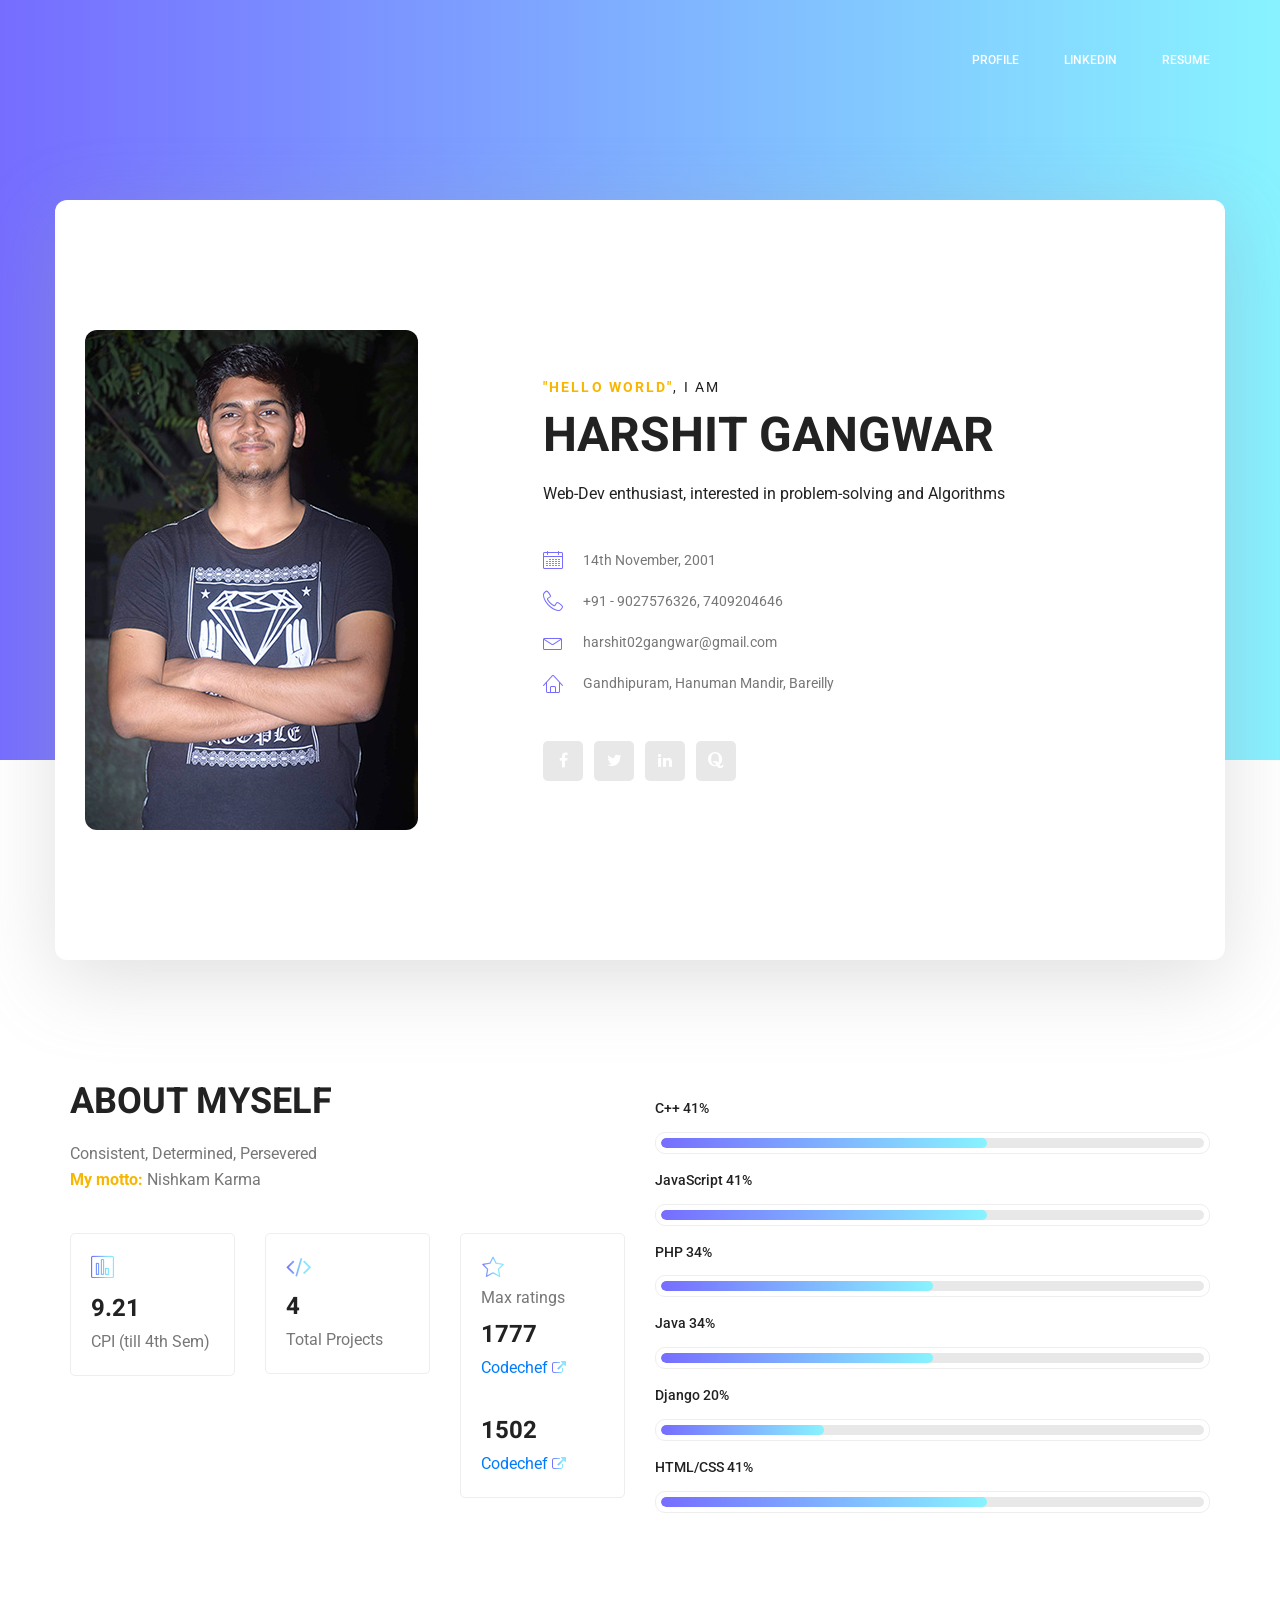
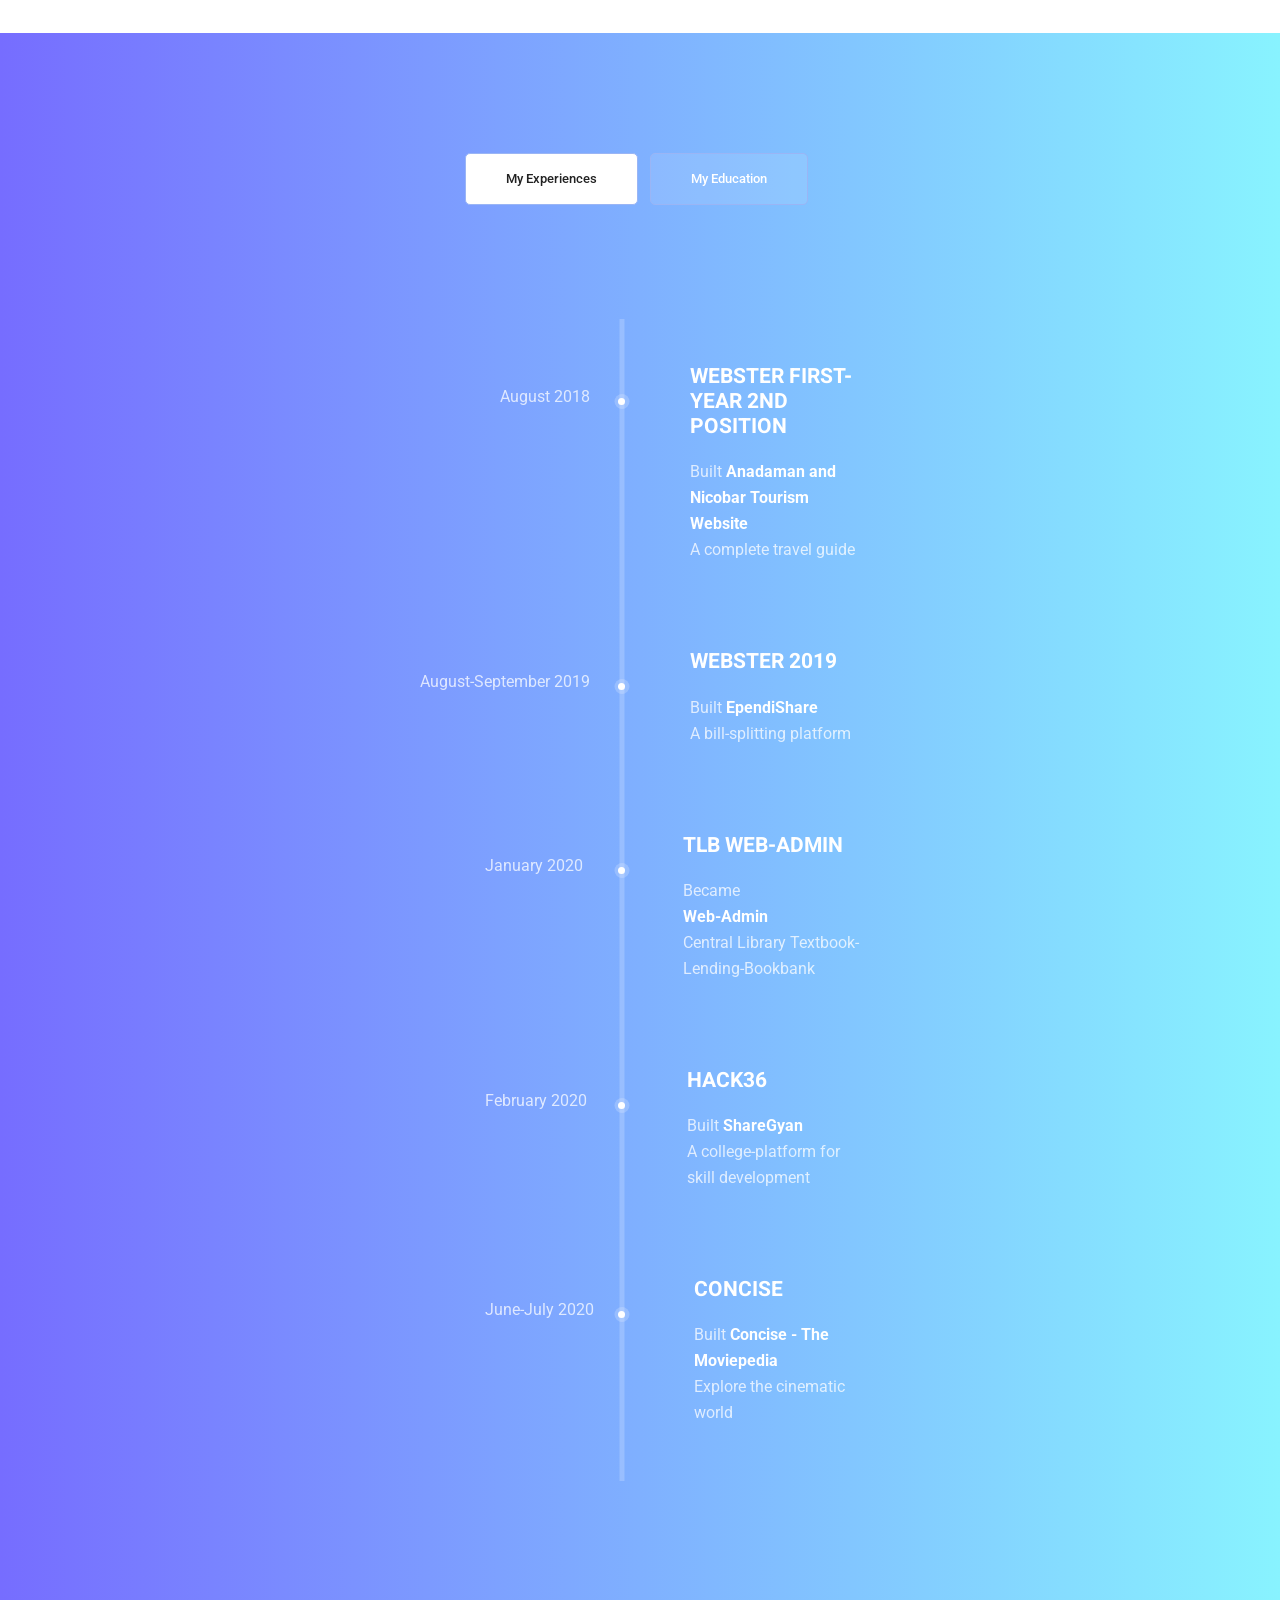
==== index.html @ 6212ac2f "Updated CPI" ====
<!doctype html>
<html lang="en">

<head>
	<!-- Required meta tags -->
	<meta charset="utf-8">
	<meta name="viewport" content="width=device-width, initial-scale=1, shrink-to-fit=no">
	<link rel="icon" href="img/icon.png" type="image/png">
	<title>Harshit Gangwar</title>
	<!-- Bootstrap CSS -->
	<link rel="stylesheet" href="https://stackpath.bootstrapcdn.com/font-awesome/4.7.0/css/font-awesome.min.css" integrity="sha384-wvfXpqpZZVQGK6TAh5PVlGOfQNHSoD2xbE+QkPxCAFlNEevoEH3Sl0sibVcOQVnN" crossorigin="anonymous">
	<link rel="stylesheet" href="css/bootstrap.css">
	<link rel="stylesheet" href="vendors/linericon/style.css">
	<link rel="stylesheet" href="css/font-awesome.min.css">
	<link rel="stylesheet" href="vendors/owl-carousel/owl.carousel.min.css">
	<link rel="stylesheet" href="vendors/lightbox/simpleLightbox.css">
	<link rel="stylesheet" href="vendors/nice-select/css/nice-select.css">
	<link rel="stylesheet" href="vendors/animate-css/animate.css">
	<link rel="stylesheet" href="vendors/popup/magnific-popup.css">
	<link rel="stylesheet" href="vendors/flaticon/flaticon.css">
	<!-- main css -->
	<link rel="stylesheet" href="css/style.css">
	<link rel="stylesheet" href="css/responsive.css">
</head>

<body>

	<!--================Header Menu Area =================-->
	<header class="header_area">
		<div class="main_menu">
			<nav class="navbar navbar-expand-lg navbar-light">
				<div class="container box_1620">
					<button class="navbar-toggler" type="button" data-toggle="collapse"
						data-target="#navbarSupportedContent" aria-controls="navbarSupportedContent"
						aria-expanded="false" aria-label="Toggle navigation">
						<span class="icon-bar"></span>
						<span class="icon-bar"></span>
						<span class="icon-bar"></span>
					</button>
					<!-- Collect the nav links, forms, and other content for toggling -->
					<div class="collapse navbar-collapse offset" id="navbarSupportedContent">
						<ul class="nav navbar-nav menu_nav ml-auto">
							<li class="nav-item active"><a class="nav-link" href="index.html">Profile</a>
							</li>
							<li class="nav-item"><a class="nav-link"
									href="https://www.linkedin.com/in/harshjoeyit/"
									target="new">LinkedIn</a></li>
							<!--<li class="nav-item"><a class="nav-link" href="#">Services</a></li> -->
							<li class="nav-item"><a class="nav-link"
									href="https://www.linkedin.com/in/harshjoeyit/detail/overlay-view/urn:li:fsd_profileTreasuryMedia:(ACoAACwtEfUBrBFAXvbAZ_uh2c2g8HN7oHy52QI,1593972117500)/"
									target="new">Resume</a></li>
							<!-- <li class="nav-item"><a class="nav-link" href="#" target="new">Contact</a>
							</li> -->
						</ul>
					</div>
				</div>
			</nav>
		</div>
	</header>
	<!--================Header Menu Area =================-->

	<!--================Home Banner Area =================-->
	<section class="home_banner_area">
		<div class="container box_1620">
			<div class="banner_inner d-flex align-items-center">
				<div class="banner_content">
					<div class="media">
						<div class="d-flex">
							<img style="border-radius: 12px; width: 100%;" src="img/profile2222.jpg" alt="">
						</div>
						<div class="media-body">
							<div class="personal_text">
								<h6><b>"Hello World"</b>, i am</h6>
								<h3>Harshit Gangwar</h3 <p>Web-Dev enthusiast, interested in
								problem-solving and Algorithms</p>
								<ul class="list basic_info">
									<li><a style="font-size: 14px;" href="#"><i
												class="lnr lnr-calendar-full"></i> 14th
											November, 2001</a></li>
									<li><a style="font-size: 14px;" href="#"><i
												class="lnr lnr-phone-handset"></i>+91 -
											9027576326, 7409204646</a></li>
									<li><a style="font-size: 14px;" href="#"><i
												class="lnr lnr-envelope"></i>
											harshit02gangwar@gmail.com</a></li>
									<li><a style="font-size: 14px;" href="#"><i
												class="lnr lnr-home"></i>Gandhipuram,
											Hanuman Mandir, Bareilly </a></li>
								</ul>
								<ul class="list personal_social">
									<li><a href="https://www.facebook.com/harshjoeyit" target="new"><i
												class="fa fa-facebook"></i></a></li>
									<li><a href="https://twitter.com/harshjoeyit" target="new"><i
												class="fa fa-twitter"></i></a></li>
									<li><a href="https://www.linkedin.com/in/harshjoeyit/"
											target="new"><i class="fa fa-linkedin"></i></a></li>
									<li><a href="https://www.quora.com/profile/Harshit-Gangwar-18"
											target="new"><i class="fa fa-quora"></i></a></li>
								</ul>
							</div>
						</div>
					</div>
				</div>
			</div>
		</div>
	</section>
	<!--================End Home Banner Area =================-->

	<!--================Welcome Area =================-->
	<section class="welcome_area p_120">
		<div class="container">
			<div class="row welcome_inner">
				<div class="col-lg-6">
					<div class="welcome_text">
						<h4>About Myself</h4>
						<p>Consistent, Determined, Persevered<br><b>My motto: </b> Nishkam Karma
						<div class="row">
							<div class="col-md-4">
								<div class="wel_item">
									<i class="lnr lnr-chart-bars"></i>
									<h4>9.21</h4>
									<p>CPI (till 4th Sem)</p>
								</div>
							</div>
							<div class="col-md-4">
								<div class="wel_item">
									<i class="fa fa-code"></i>
									<h4>4</h4>
									<p>Total Projects</p>
								</div>
							</div>
							<div class="col-md-4">
								<div class="wel_item">
									<i class="lnr lnr-star"></i>
									<p>Max ratings</p>
									<h4>1777</h4>
									<p><a href="https://www.codechef.com/users/harsh_joeyit">Codechef&nbsp;<i style="font-size: 14px;" class="fa fa-external-link"></i></a></p>
									<br>
									<h4>1502</h4>
									<p><a href="https://codeforces.com/profile/harsh_joeyit">Codechef&nbsp;<i style="font-size: 14px;" class="fa fa-external-link"></i></a></p>
								</div>
							</div>
						</div>
					</div>
				</div>
				<div class="col-lg-6">
					<div class="tools_expert">
						<div class="skill_main">
							<div class="skill_item">
								<h4>C++ <span class="counter">60</span>%</h4>
								<div class="progress_br">
									<div class="progress">
										<div class="progress-bar" role="progressbar"
											aria-valuenow="60" aria-valuemin="0"
											aria-valuemax="100"></div>
									</div>
								</div>
							</div>
							<div class="skill_item">
								<h4>JavaScript <span class="counter">60</span>%</h4>
								<div class="progress_br">
									<div class="progress">
										<div class="progress-bar" role="progressbar"
											aria-valuenow="60" aria-valuemin="0"
											aria-valuemax="100"></div>
									</div>
								</div>
							</div>
							<div class="skill_item">
								<h4>PHP <span class="counter">50</span>%</h4>
								<div class="progress_br">
									<div class="progress">
										<div class="progress-bar" role="progressbar"
											aria-valuenow="50" aria-valuemin="0"
											aria-valuemax="100"></div>
									</div>
								</div>
							</div>
							<div class="skill_item">
								<h4>Java <span class="counter">50</span>%</h4>
								<div class="progress_br">
									<div class="progress">
										<div class="progress-bar" role="progressbar"
											aria-valuenow="50" aria-valuemin="0"
											aria-valuemax="100"></div>
									</div>
								</div>
							</div>
							<div class="skill_item">
								<h4>Django <span class="counter">30</span>%</h4>
								<div class="progress_br">
									<div class="progress">
										<div class="progress-bar" role="progressbar"
											aria-valuenow="30" aria-valuemin="0"
											aria-valuemax="100"></div>
									</div>
								</div>
							</div>
							<div class="skill_item">
								<h4>HTML/CSS <span class="counter">60</span>%</h4>
								<div class="progress_br">
									<div class="progress">
										<div class="progress-bar" role="progressbar"
											aria-valuenow="60" aria-valuemin="0"
											aria-valuemax="100"></div>
									</div>
								</div>
							</div>
						</div>
					</div>
				</div>
			</div>
		</div>
	</section>
	<!--================End Welcome Area =================-->

	<!--================My Tabs Area =================-->
	<section class="mytabs_area p_120">
		<div class="container">
			<div class="tabs_inner">
				<ul class="nav nav-tabs" id="myTab" role="tablist">
					<li class="nav-item">
						<a class="nav-link active" id="home-tab" data-toggle="tab" href="#home" role="tab"
							aria-controls="home" aria-selected="true">My Experiences</a>
					</li>
					<li class="nav-item">
						<a class="nav-link" id="profile-tab" data-toggle="tab" href="#profile" role="tab"
							aria-controls="profile" aria-selected="false">My Education</a>
					</li>
				</ul>
				<div class="tab-content" id="myTabContent">
					<div class="tab-pane fade show active" id="home" role="tabpanel"
						aria-labelledby="home-tab">
						<ul class="list">
							<li>
								<span></span>
								<div class="media">
									<div class="d-flex">
										<p style="margin-left:90px">August 2018</p>
									</div>
									<div class="media-body">
										<h4>Webster First-year 2nd position</h4>
										<p>Built <b style="color:white">Anadaman and Nicobar Tourism
												Website </b><br />A complete travel guide</p>
									</div>
								</div>
							</li>
							<br>
							<li>
								<span></span>
								<div class="media">
									<div class="d-flex">
										<p style="margin-left:10px">August-September 2019</p>
									</div>
									<div class="media-body">
										<h4>Webster 2019</h4>
										<p>Built <b style="color:white">EpendiShare</b> <br />A
											bill-splitting platform </p>
									</div>
								</div>
							</li>
							<br>
							<li>
								<span></span>
								<div class="media">
									<div class="d-flex">
										<p style="margin-left:75px">January 2020</p>
									</div>
									<div class="media-body">
										<h4>TLB Web-Admin</h4>
										<p>Became <b style="color:white"><br>Web-Admin</b>
											<br />Central Library Textbook-Lending-Bookbank</p>
									</div>
								</div>
							</li>
							<br>
							<li>
								<span></span>
								<div class="media">
									<div class="d-flex">
										<p style="margin-left:75px">February 2020</p>
									</div>
									<div class="media-body">
										<h4>Hack36</h4>
										<p>Built <b style="color:white">ShareGyan</b> <br />A
											college-platform for skill development </p>
									</div>
								</div>
							</li>
							<br>
							<li>
								<span></span>
								<div class="media">
									<div class="d-flex">
										<p style="margin-left:75px">June-July 2020</p>
									</div>
									<div class="media-body">
										<h4>Concise</h4>
										<p>Built <b style="color:white">Concise - The Moviepedia</b>
											<br />
											Explore the cinematic world </p>
									</div>
								</div>
							</li>
						</ul>
					</div>
					<div class="tab-pane fade" id="profile" role="tabpanel" aria-labelledby="profile-tab">
						<ul class="list">
							<li>
								<span></span>
								<div class="media">
									<div class="d-flex">
										<p>2016</p>
									</div>
									<div class="media-body" style="margin-left: 130px">
										<h4>Class X</h4>
										<p><b style="color:white">10 CGPA (95%)</b> <br />S.R.
											International School, Bareilly</p>
									</div>
								</div>
							</li>
							<li>
								<span></span>
								<div class="media">
									<div class="d-flex">
										<p>2018</p>
									</div>
									<div class="media-body" style="margin-left: 130px">
										<h4>Class XII</h4>
										<p><b style="color:white">93.4%</b> <br />S.R. International
											School, Bareilly</p>
									</div>
								</div>
							</li>
							<li>
								<span></span>
								<div class="media">
									<div class="d-flex">
										<p>2018 - present</p>
									</div>
									<div class="media-body" style="margin-left: 60px">
										<h4>Bachelor of technology<h5 style="color:white">Computer
												Science and Engineering</h5>
										</h4>
										<br>
										<p><b style="color:white">9.21 CPI (till IV Semester)</b>
											<br />Motilal Nehru National Institue Of Technology
											Allahabad, Prayagraj</p>
									</div>
								</div>
							</li>
						</ul>
					</div>
				</div>
			</div>
		</div>
	</section>
	<!--================End My Tabs Area =================-->

	<!--================Feature Area =================-->
	<!-- Optional JavaScript -->
	<!-- jQuery first, then Popper.js, then Bootstrap JS -->
	<script src="js/jquery-3.3.1.min.js"></script>
	<script src="js/popper.js"></script>
	<script src="js/bootstrap.min.js"></script>
	<script src="js/stellar.js"></script>
	<script src="vendors/lightbox/simpleLightbox.min.js"></script>
	<script src="vendors/nice-select/js/jquery.nice-select.min.js"></script>
	<script src="vendors/isotope/imagesloaded.pkgd.min.js"></script>
	<script src="vendors/isotope/isotope.pkgd.min.js"></script>
	<script src="vendors/owl-carousel/owl.carousel.min.js"></script>
	<script src="vendors/popup/jquery.magnific-popup.min.js"></script>
	<script src="js/jquery.ajaxchimp.min.js"></script>
	<script src="vendors/counter-up/jquery.waypoints.min.js"></script>
	<script src="vendors/counter-up/jquery.counterup.min.js"></script>
	<script src="js/mail-script.js"></script>
	<script src="js/theme.js"></script>
</body>

</html>
---- vendors/linericon/style.css ----
@font-face {
	font-family: 'Linearicons-Free';
	src:url('fonts/Linearicons-Free.eot?w118d');
	src:url('fonts/Linearicons-Free.eot?#iefixw118d') format('embedded-opentype'),
		url('fonts/Linearicons-Free.woff2?w118d') format('woff2'),
		url('fonts/Linearicons-Free.woff?w118d') format('woff'),
		url('fonts/Linearicons-Free.ttf?w118d') format('truetype'),
		url('fonts/Linearicons-Free.svg?w118d#Linearicons-Free') format('svg');
	font-weight: normal;
	font-style: normal;
}

.lnr {
	font-family: 'Linearicons-Free';
	speak: none;
	font-style: normal;
	font-weight: normal;
	font-variant: normal;
	text-transform: none;
	line-height: 1;

	/* Better Font Rendering =========== */
	-webkit-font-smoothing: antialiased;
	-moz-osx-font-smoothing: grayscale;
}

.lnr-home:before {
	content: "\e800";
}
.lnr-apartment:before {
	content: "\e801";
}
.lnr-pencil:before {
	content: "\e802";
}
.lnr-magic-wand:before {
	content: "\e803";
}
.lnr-drop:before {
	content: "\e804";
}
.lnr-lighter:before {
	content: "\e805";
}
.lnr-poop:before {
	content: "\e806";
}
.lnr-sun:before {
	content: "\e807";
}
.lnr-moon:before {
	content: "\e808";
}
.lnr-cloud:before {
	content: "\e809";
}
.lnr-cloud-upload:before {
	content: "\e80a";
}
.lnr-cloud-download:before {
	content: "\e80b";
}
.lnr-cloud-sync:before {
	content: "\e80c";
}
.lnr-cloud-check:before {
	content: "\e80d";
}
.lnr-database:before {
	content: "\e80e";
}
.lnr-lock:before {
	content: "\e80f";
}
.lnr-cog:before {
	content: "\e810";
}
.lnr-trash:before {
	content: "\e811";
}
.lnr-dice:before {
	content: "\e812";
}
.lnr-heart:before {
	content: "\e813";
}
.lnr-star:before {
	content: "\e814";
}
.lnr-star-half:before {
	content: "\e815";
}
.lnr-star-empty:before {
	content: "\e816";
}
.lnr-flag:before {
	content: "\e817";
}
.lnr-envelope:before {
	content: "\e818";
}
.lnr-paperclip:before {
	content: "\e819";
}
.lnr-inbox:before {
	content: "\e81a";
}
.lnr-eye:before {
	content: "\e81b";
}
.lnr-printer:before {
	content: "\e81c";
}
.lnr-file-empty:before {
	content: "\e81d";
}
.lnr-file-add:before {
	content: "\e81e";
}
.lnr-enter:before {
	content: "\e81f";
}
.lnr-exit:before {
	content: "\e820";
}
.lnr-graduation-hat:before {
	content: "\e821";
}
.lnr-license:before {
	content: "\e822";
}
.lnr-music-note:before {
	content: "\e823";
}
.lnr-film-play:before {
	content: "\e824";
}
.lnr-camera-video:before {
	content: "\e825";
}
.lnr-camera:before {
	content: "\e826";
}
.lnr-picture:before {
	content: "\e827";
}
.lnr-book:before {
	content: "\e828";
}
.lnr-bookmark:before {
	content: "\e829";
}
.lnr-user:before {
	content: "\e82a";
}
.lnr-users:before {
	content: "\e82b";
}
.lnr-shirt:before {
	content: "\e82c";
}
.lnr-store:before {
	content: "\e82d";
}
.lnr-cart:before {
	content: "\e82e";
}
.lnr-tag:before {
	content: "\e82f";
}
.lnr-phone-handset:before {
	content: "\e830";
}
.lnr-phone:before {
	content: "\e831";
}
.lnr-pushpin:before {
	content: "\e832";
}
.lnr-map-marker:before {
	content: "\e833";
}
.lnr-map:before {
	content: "\e834";
}
.lnr-location:before {
	content: "\e835";
}
.lnr-calendar-full:before {
	content: "\e836";
}
.lnr-keyboard:before {
	content: "\e837";
}
.lnr-spell-check:before {
	content: "\e838";
}
.lnr-screen:before {
	content: "\e839";
}
.lnr-smartphone:before {
	content: "\e83a";
}
.lnr-tablet:before {
	content: "\e83b";
}
.lnr-laptop:before {
	content: "\e83c";
}
.lnr-laptop-phone:before {
	content: "\e83d";
}
.lnr-power-switch:before {
	content: "\e83e";
}
.lnr-bubble:before {
	content: "\e83f";
}
.lnr-heart-pulse:before {
	content: "\e840";
}
.lnr-construction:before {
	content: "\e841";
}
.lnr-pie-chart:before {
	content: "\e842";
}
.lnr-chart-bars:before {
	content: "\e843";
}
.lnr-gift:before {
	content: "\e844";
}
.lnr-diamond:before {
	content: "\e845";
}
.lnr-linearicons:before {
	content: "\e846";
}
.lnr-dinner:before {
	content: "\e847";
}
.lnr-coffee-cup:before {
	content: "\e848";
}
.lnr-leaf:before {
	content: "\e849";
}
.lnr-paw:before {
	content: "\e84a";
}
.lnr-rocket:before {
	content: "\e84b";
}
.lnr-briefcase:before {
	content: "\e84c";
}
.lnr-bus:before {
	content: "\e84d";
}
.lnr-car:before {
	content: "\e84e";
}
.lnr-train:before {
	content: "\e84f";
}
.lnr-bicycle:before {
	content: "\e850";
}
.lnr-wheelchair:before {
	content: "\e851";
}
.lnr-select:before {
	content: "\e852";
}
.lnr-earth:before {
	content: "\e853";
}
.lnr-smile:before {
	content: "\e854";
}
.lnr-sad:before {
	content: "\e855";
}
.lnr-neutral:before {
	content: "\e856";
}
.lnr-mustache:before {
	content: "\e857";
}
.lnr-alarm:before {
	content: "\e858";
}
.lnr-bullhorn:before {
	content: "\e859";
}
.lnr-volume-high:before {
	content: "\e85a";
}
.lnr-volume-medium:before {
	content: "\e85b";
}
.lnr-volume-low:before {
	content: "\e85c";
}
.lnr-volume:before {
	content: "\e85d";
}
.lnr-mic:before {
	content: "\e85e";
}
.lnr-hourglass:before {
	content: "\e85f";
}
.lnr-undo:before {
	content: "\e860";
}
.lnr-redo:before {
	content: "\e861";
}
.lnr-sync:before {
	content: "\e862";
}
.lnr-history:before {
	content: "\e863";
}
.lnr-clock:before {
	content: "\e864";
}
.lnr-download:before {
	content: "\e865";
}
.lnr-upload:before {
	content: "\e866";
}
.lnr-enter-down:before {
	content: "\e867";
}
.lnr-exit-up:before {
	content: "\e868";
}
.lnr-bug:before {
	content: "\e869";
}
.lnr-code:before {
	content: "\e86a";
}
.lnr-link:before {
	content: "\e86b";
}
.lnr-unlink:before {
	content: "\e86c";
}
.lnr-thumbs-up:before {
	content: "\e86d";
}
.lnr-thumbs-down:before {
	content: "\e86e";
}
.lnr-magnifier:before {
	content: "\e86f";
}
.lnr-cross:before {
	content: "\e870";
}
.lnr-menu:before {
	content: "\e871";
}
.lnr-list:before {
	content: "\e872";
}
.lnr-chevron-up:before {
	content: "\e873";
}
.lnr-chevron-down:before {
	content: "\e874";
}
.lnr-chevron-left:before {
	content: "\e875";
}
.lnr-chevron-right:before {
	content: "\e876";
}
.lnr-arrow-up:before {
	content: "\e877";
}
.lnr-arrow-down:before {
	content: "\e878";
}
.lnr-arrow-left:before {
	content: "\e879";
}
.lnr-arrow-right:before {
	content: "\e87a";
}
.lnr-move:before {
	content: "\e87b";
}
.lnr-warning:before {
	content: "\e87c";
}
.lnr-question-circle:before {
	content: "\e87d";
}
.lnr-menu-circle:before {
	content: "\e87e";
}
.lnr-checkmark-circle:before {
	content: "\e87f";
}
.lnr-cross-circle:before {
	content: "\e880";
}
.lnr-plus-circle:before {
	content: "\e881";
}
.lnr-circle-minus:before {
	content: "\e882";
}
.lnr-arrow-up-circle:before {
	content: "\e883";
}
.lnr-arrow-down-circle:before {
	content: "\e884";
}
.lnr-arrow-left-circle:before {
	content: "\e885";
}
.lnr-arrow-right-circle:before {
	content: "\e886";
}
.lnr-chevron-up-circle:before {
	content: "\e887";
}
.lnr-chevron-down-circle:before {
	content: "\e888";
}
.lnr-chevron-left-circle:before {
	content: "\e889";
}
.lnr-chevron-right-circle:before {
	content: "\e88a";
}
.lnr-crop:before {
	content: "\e88b";
}
.lnr-frame-expand:before {
	content: "\e88c";
}
.lnr-frame-contract:before {
	content: "\e88d";
}
.lnr-layers:before {
	content: "\e88e";
}
.lnr-funnel:before {
	content: "\e88f";
}
.lnr-text-format:before {
	content: "\e890";
}
.lnr-text-format-remove:before {
	content: "\e891";
}
.lnr-text-size:before {
	content: "\e892";
}
.lnr-bold:before {
	content: "\e893";
}
.lnr-italic:before {
	content: "\e894";
}
.lnr-underline:before {
	content: "\e895";
}
.lnr-strikethrough:before {
	content: "\e896";
}
.lnr-highlight:before {
	content: "\e897";
}
.lnr-text-align-left:before {
	content: "\e898";
}
.lnr-text-align-center:before {
	content: "\e899";
}
.lnr-text-align-right:before {
	content: "\e89a";
}
.lnr-text-align-justify:before {
	content: "\e89b";
}
.lnr-line-spacing:before {
	content: "\e89c";
}
.lnr-indent-increase:before {
	content: "\e89d";
}
.lnr-indent-decrease:before {
	content: "\e89e";
}
.lnr-pilcrow:before {
	content: "\e89f";
}
.lnr-direction-ltr:before {
	content: "\e8a0";
}
.lnr-direction-rtl:before {
	content: "\e8a1";
}
.lnr-page-break:before {
	content: "\e8a2";
}
.lnr-sort-alpha-asc:before {
	content: "\e8a3";
}
.lnr-sort-amount-asc:before {
	content: "\e8a4";
}
.lnr-hand:before {
	content: "\e8a5";
}
.lnr-pointer-up:before {
	content: "\e8a6";
}
.lnr-pointer-right:before {
	content: "\e8a7";
}
.lnr-pointer-down:before {
	content: "\e8a8";
}
.lnr-pointer-left:before {
	content: "\e8a9";
}
---- vendors/lightbox/simpleLightbox.css ----
.slbOverlay, .slbWrapOuter, .slbWrap {
  position: fixed;
  top: 0;
  right: 0;
  bottom: 0;
  left: 0;
}

.slbOverlay {
  overflow: hidden;
  z-index: 2000;
  background-color: #000;
  opacity: 0.7;
  filter: alpha(opacity=70);
  -webkit-animation: slbOverlay 0.5s;
  -moz-animation: slbOverlay 0.5s;
  animation: slbOverlay 0.5s;
}

.slbWrapOuter {
  overflow-x: hidden;
  overflow-y: auto;
  z-index: 2010;
}

.slbWrap {
  position: absolute;
  text-align: center;
}

.slbWrap:before {
  content: "";
  display: inline-block;
  height: 100%;
  vertical-align: middle;
}

.slbContentOuter {
  display: inline-block;
  vertical-align: middle;
  margin: 0px auto;
  padding: 0 1em;
  box-sizing: border-box;
  z-index: 2020;
  text-align: left;
  max-width: 100%;
}

.slbContentEl .slbContentOuter {
  padding: 5em 1em;
}

.slbContent {
  position: relative;
}

.slbContentEl .slbContent {
  -webkit-animation: slbEnter 0.3s;
  -moz-animation: slbEnter 0.3s;
  animation: slbEnter 0.3s;
  background-color: #fff;
  box-shadow: 0 0.2em 1em rgba(0, 0, 0, 0.4);
}

.slbImageWrap {
  -webkit-animation: slbEnter 0.3s;
  -moz-animation: slbEnter 0.3s;
  animation: slbEnter 0.3s;
  position: relative;
}

.slbImageWrap:after {
  content: "";
  position: absolute;
  left: 0;
  right: 0;
  top: 5em;
  bottom: 5em;
  display: block;
  z-index: -1;
  box-shadow: 0 0.2em 1em rgba(0, 0, 0, 0.6);
  background-color: #FFF;
}

.slbImage {
  width: auto;
  max-width: 100%;
  height: auto;
  display: block;
  line-height: 0;
  box-sizing: border-box;
  padding: 5em 0;
  margin: 0 auto;
}

.slbCaption {
  display: inline-block;
  max-width: 100%;
  overflow: hidden;
  text-overflow: ellipsis;
  white-space: nowrap;
  word-wrap: normal;
  font-size: 1.4em;
  position: absolute;
  left: 0;
  right: 0;
  bottom: 0;
  padding: 0.71429em 0;
  color: #fff;
  color: rgba(255, 255, 255, 0.7);
  text-align: center;
}

.slbCloseBtn, .slbArrow {
  margin: 0;
  padding: 0;
  border: 0;
  cursor: pointer;
  background: none;
}

.slbCloseBtn::-moz-focus-inner, .slbArrow::-moz-focus-inner {
  padding: 0;
  border: 0;
}

.slbCloseBtn:hover, .slbArrow:hover {
  opacity: 0.5;
}

.slbCloseBtn:active, .slbArrow:active {
  opacity: 0.8;
}

.slbCloseBtn {
  -webkit-animation: slbEnter 0.3s;
  -moz-animation: slbEnter 0.3s;
  animation: slbEnter 0.3s;
  font-size: 3em;
  width: 1.66667em;
  height: 1.66667em;
  line-height: 1.66667em;
  position: absolute;
  right: -0.33333em;
  top: 0;
  color: #fff;
  color: rgba(255, 255, 255, 0.7);
  text-align: center;
    outline: none;
    box-shadow: none;
}

.slbLoading .slbCloseBtn {
  display: none;
}

.slbLoadingText {
  font-size: 1.4em;
  color: #fff;
  color: rgba(255, 255, 255, 0.9);
}

.slbArrows {
  position: fixed;
  top: 50%;
  left: 0;
  right: 0;
}

.slbLoading .slbArrows {
  display: none;
}

.slbArrow {
  position: absolute;
  top: 50%;
  margin-top: -5em;
  width: 5em;
  height: 10em;
  opacity: 0.7;
  text-indent: -999em;
  overflow: hidden;
    outline: none;
    box-shadow: none;
}

.slbArrow:before {
  content: "";
  position: absolute;
  top: 50%;
  left: 50%;
  margin: -0.8em 0 0 -0.8em;
  border: 0.8em solid transparent;
}

.slbArrow.next {
  right: 0;
}

.slbArrow.next:before {
  border-left-color: #fff;
}

.slbArrow.prev {
  left: 0;
}

.slbArrow.prev:before {
  border-right-color: #fff;
}

.slbIframeCont {
  width: 80em;
  height: 0;
  overflow: hidden;
  padding-top: 56.25%;
  margin: 5em 0;
}

.slbIframe {
  position: absolute;
  top: 0;
  left: 0;
  width: 100%;
  height: 100%;
  box-shadow: 0 0.2em 1em rgba(0, 0, 0, 0.6);
  background: #000;
}

@-webkit-keyframes slbOverlay {
  from {
    opacity: 0;
  }
  to {
    opacity: 0.7;
  }
}

@-moz-keyframes slbOverlay {
  from {
    opacity: 0;
  }
  to {
    opacity: 0.7;
  }
}

@keyframes slbOverlay {
  from {
    opacity: 0;
  }
  to {
    opacity: 0.7;
  }
}

@-webkit-keyframes slbEnter {
  from {
    opacity: 0;
    -webkit-transform: translate3d(0, -1em, 0);
  }
  to {
    opacity: 1;
    -webkit-transform: translate3d(0, 0, 0);
  }
}

@-moz-keyframes slbEnter {
  from {
    opacity: 0;
    -moz-transform: translate3d(0, -1em, 0);
  }
  to {
    opacity: 1;
    -moz-transform: translate3d(0, 0, 0);
  }
}

@keyframes slbEnter {
  from {
    opacity: 0;
    -webkit-transform: translate3d(0, -1em, 0);
    -moz-transform: translate3d(0, -1em, 0);
    -ms-transform: translate3d(0, -1em, 0);
    -o-transform: translate3d(0, -1em, 0);
    transform: translate3d(0, -1em, 0);
  }
  to {
    opacity: 1;
    -webkit-transform: translate3d(0, 0, 0);
    -moz-transform: translate3d(0, 0, 0);
    -ms-transform: translate3d(0, 0, 0);
    -o-transform: translate3d(0, 0, 0);
    transform: translate3d(0, 0, 0);
  }
}
---- css/style.css ----
/*----------------------------------------------------
@File: Default Styles
@Author: Rocky Ahmed
@URL: http://wethemez.com
Author E-mail: rockybd1995@gmail.com

This file contains the styling for the actual theme, this
is the file you need to edit to change the look of the
theme.
---------------------------------------------------- */
/*=====================================================================
@Template Name: Builder Construction 
@Author: Rocky Ahmed
@Developed By: Rocky Ahmed
@Developer URL: http://rocky.wethemez.com
Author E-mail: rockybd1995@gmail.com

@Default Styles

Table of Content:
01/ Variables
02/ predefin
03/ header
04/ button
05/ banner
06/ breadcrumb
07/ about
08/ team
09/ project 
10/ price 
11/ team 
12/ blog 
13/ video  
14/ features  
15/ career  
16/ contact 
17/ footer

=====================================================================*/
/*----------------------------------------------------*/
/*font Variables*/
/*Color Variables*/
/*=================== fonts ====================*/
@import url("https://fonts.googleapis.com/css?family=Heebo:300,400,700,900|Roboto:300,400,500,700");
/*---------------------------------------------------- */
/*----------------------------------------------------*/
.list {
  list-style: none;
  margin: 0px;
  padding: 0px; }

a {
  text-decoration: none;
  transition: all 0.3s ease-in-out; }
  a:hover, a:focus {
    text-decoration: none;
    outline: none; }

.row.m0 {
  margin: 0px; }

body {
  line-height: 26px;
  font-size: 16px;
  font-family: "Roboto", sans-serif;
  font-weight: normal;
  color: #777777; }

h1, h2, h3, h4, h5, h6 {
  font-family: "Heebo", sans-serif;
  font-weight: bold; }

button:focus {
  outline: none;
  box-shadow: none; }

.p0 {
  padding-left: 0px;
  padding-right: 0px; }

.p_120 {
  padding-top: 120px;
  padding-bottom: 120px; }

.p_100 {
  padding-top: 100px;
  padding-bottom: 100px; }

.pad_top {
  padding-top: 120px; }

.pad_bt {
  padding-bottom: 120px; }

.mt-25 {
  margin-top: 25px; }

@media (min-width: 1200px) {
  .container {
    max-width: 1170px; } }

@media (min-width: 1620px) {
  .box_1620 {
    max-width: 1620px;
    margin: auto;
    width: 100%;
    padding-left: 0px;
    padding-right: 0px; } }
/* Main Title Area css
============================================================================================ */
.main_title {
  text-align: center;
  max-width: 670px;
  margin: 0px auto 75px; }
  .main_title h2 {
    font-family: "Heebo", sans-serif;
    font-size: 36px;
    color: #222222;
    margin-bottom: 15px;
    text-transform: uppercase; }
  .main_title p {
    font-size: 16px;
    font-family: "Roboto", sans-serif;
    font-weight: normal;
    line-height: 26px;
    color: #777777;
    margin-bottom: 0px; }

/* End Main Title Area css
============================================================================================ */
/*---------------------------------------------------- */
/*----------------------------------------------------*/
.header_area {
  position: absolute;
  width: 100%;
  top: 0;
  left: 0;
  z-index: 99;
  transition: background 0.4s, all 0.3s linear; }
  .header_area .navbar {
    background: transparent;
    padding: 0px;
    border: 0px;
    border-radius: 0px; }
    .header_area .navbar .nav .nav-item {
      margin-right: 45px; }
      .header_area .navbar .nav .nav-item .nav-link {
        font: 500 12px/120px "Roboto", sans-serif;
        text-transform: uppercase;
        color: #fff;
        padding: 0px;
        display: inline-block; }
        .header_area .navbar .nav .nav-item .nav-link:after {
          display: none; }
      .header_area .navbar .nav .nav-item:hover .nav-link, .header_area .navbar .nav .nav-item.active .nav-link {
        color: #fff; }
      .header_area .navbar .nav .nav-item.submenu {
        position: relative; }
        .header_area .navbar .nav .nav-item.submenu ul {
          border: none;
          padding: 0px;
          border-radius: 0px;
          box-shadow: none;
          margin: 0px;
          background: #fff;
          box-shadow: 0px 3px 16px 0px rgba(0, 0, 0, 0.1); }
          @media (min-width: 992px) {
            .header_area .navbar .nav .nav-item.submenu ul {
              position: absolute;
              top: 120%;
              left: 0px;
              min-width: 200px;
              text-align: left;
              opacity: 0;
              transition: all 300ms ease-in;
              visibility: hidden;
              display: block;
              border: none;
              padding: 0px;
              border-radius: 0px; } }
          .header_area .navbar .nav .nav-item.submenu ul:before {
            content: "";
            width: 0;
            height: 0;
            border-style: solid;
            border-width: 10px 10px 0 10px;
            border-color: #eeeeee transparent transparent transparent;
            position: absolute;
            right: 24px;
            top: 45px;
            z-index: 3;
            opacity: 0;
            transition: all 400ms linear; }
          .header_area .navbar .nav .nav-item.submenu ul .nav-item {
            display: block;
            float: none;
            margin-right: 0px;
            border-bottom: 1px solid #ededed;
            margin-left: 0px;
            transition: all 0.4s linear; }
            .header_area .navbar .nav .nav-item.submenu ul .nav-item .nav-link {
              line-height: 45px;
              color: #222222;
              padding: 0px 30px;
              transition: all 150ms linear;
              display: block;
              margin-right: 0px; }
            .header_area .navbar .nav .nav-item.submenu ul .nav-item:last-child {
              border-bottom: none; }
            .header_area .navbar .nav .nav-item.submenu ul .nav-item:hover .nav-link {
              background: #766dff;
              color: #fff; }
        @media (min-width: 992px) {
          .header_area .navbar .nav .nav-item.submenu:hover ul {
            visibility: visible;
            opacity: 1;
            top: 100%; } }
        .header_area .navbar .nav .nav-item.submenu:hover ul .nav-item {
          margin-top: 0px; }
      .header_area .navbar .nav .nav-item:last-child {
        margin-right: 0px; }
    .header_area .navbar .search {
      font-size: 12px;
      line-height: 60px;
      display: inline-block;
      color: #222222;
      margin-left: 80px; }
      .header_area .navbar .search i {
        font-weight: 600; }
  .header_area.navbar_fixed .main_menu {
    position: fixed;
    width: 100%;
    top: -70px;
    left: 0;
    right: 0;
    background: #000;
    transform: translateY(70px);
    transition: transform 500ms ease, background 500ms ease;
    -webkit-transition: transform 500ms ease, background 500ms ease;
    box-shadow: 0px 3px 16px 0px rgba(0, 0, 0, 0.1); }
    .header_area.navbar_fixed .main_menu .navbar .nav .nav-item .nav-link {
      line-height: 70px; }

.top_menu {
  background: #f9f9ff; }
  .top_menu .header_social li {
    display: inline-block;
    margin-right: 15px; }
    .top_menu .header_social li a {
      font-size: 14px;
      color: #777777;
      display: inline-block;
      line-height: 42px;
      transition: all 300ms linear 0s; }
    .top_menu .header_social li:last-child {
      margin-right: 0px; }
    .top_menu .header_social li:hover a {
      color: #766dff; }
  .top_menu .dn_btn {
    line-height: 42px;
    display: inline-block;
    font-size: 12px;
    margin-right: 30px;
    font-family: "Roboto", sans-serif;
    font-weight: normal;
    color: #777777;
    transition: all 300ms linear 0s; }
    .top_menu .dn_btn:hover {
      color: #766dff; }
    .top_menu .dn_btn:last-child {
      margin-right: 0px; }
  .top_menu .lan_pack {
    height: 30px;
    border: 1px solid #eeeeee;
    border-radius: 3px;
    line-height: 28px;
    font-size: 12px;
    font-family: "Roboto", sans-serif;
    font-weight: 500;
    padding-left: 19px;
    padding-right: 36px;
    color: #777777;
    background: #f9f9ff;
    margin-right: 5px;
    margin-top: 8px; }
    .top_menu .lan_pack .current {
      color: #777777; }
    .top_menu .lan_pack:after {
      content: "\f0d7";
      border: none !important;
      font: normal normal normal 12px/1 FontAwesome;
      transform: rotate(0deg);
      height: auto;
      margin-top: -6px;
      right: 20px; }

/*---------------------------------------------------- */
/*----------------------------------------------------*/
/* Home Banner Area css
============================================================================================ */
.home_banner_area {
  position: relative;
  z-index: 1;
  background-image: -moz-linear-gradient(0deg, #766dff 0%, #88f3ff 100%);
  background-image: -webkit-linear-gradient(0deg, #766dff 0%, #88f3ff 100%);
  background-image: -ms-linear-gradient(0deg, #766dff 0%, #88f3ff 100%);
  margin-bottom: 200px; }
  .home_banner_area .box_1620 {
    min-height: 700px;
    border-radius: 12px;
    position: relative;
    bottom: -200px;
    background: #fff;
    padding: 30px;
    box-shadow: 0px 20px 80px 0px rgba(153, 153, 153, 0.3); }
  .home_banner_area .banner_inner {
    position: relative;
    width: 100%;
    min-height: 700px;
    display: flex; }
    .home_banner_area .banner_inner .banner_content {
      color: #222222;
      vertical-align: middle;
      align-self: center;
      text-align: left; }
      .home_banner_area .banner_inner .banner_content .media .d-flex {
        padding-right: 125px; }
      .home_banner_area .banner_inner .banner_content .media .media-body {
        vertical-align: middle;
        align-self: center; }

.blog_banner {
  min-height: 780px;
  position: relative;
  z-index: 1;
  overflow: hidden;
  margin-bottom: 0px; }
  .blog_banner .banner_inner {
    background: #04091e;
    position: relative;
    overflow: hidden;
    width: 100%;
    min-height: 780px;
    z-index: 1; }
    .blog_banner .banner_inner .overlay {
      background: url(../img/banner/banner-2.jpg) no-repeat scroll center center;
      opacity: .5;
      height: 125%;
      position: absolute;
      left: 0px;
      top: 0px;
      width: 100%;
      z-index: -1; }
    .blog_banner .banner_inner .blog_b_text {
      max-width: 700px;
      margin: auto;
      color: #fff; }
      .blog_banner .banner_inner .blog_b_text h2 {
        font-size: 60px;
        font-weight: bold;
        font-family: "Heebo", sans-serif;
        line-height: 66px;
        margin-bottom: 15px;
        text-transform: uppercase; }
      .blog_banner .banner_inner .blog_b_text p {
        font-size: 16px;
        margin-bottom: 35px; }
      .blog_banner .banner_inner .blog_b_text .white_bg_btn {
        line-height: 42px;
        padding: 0px 45px;
        border-radius: 5px; }

.banner_box {
  max-width: 1620px;
  margin: auto; }

.banner_area {
  position: relative;
  z-index: 1;
  min-height: 350px;
  background-image: -moz-linear-gradient(0deg, #766dff 0%, #88f3ff 100%);
  background-image: -webkit-linear-gradient(0deg, #766dff 0%, #88f3ff 100%);
  background-image: -ms-linear-gradient(0deg, #766dff 0%, #88f3ff 100%);
  margin-bottom: 120px; }
  .banner_area .box_1620 {
    background: #fff;
    min-height: 360px;
    border-radius: 12px;
    position: relative;
    bottom: -120px;
    box-shadow: 0px 20px 80px 0px rgba(153, 153, 153, 0.3); }
  .banner_area .banner_inner {
    position: relative;
    overflow: hidden;
    width: 100%;
    min-height: 360px;
    z-index: 1; }
    .banner_area .banner_inner .banner_content h2 {
      color: #222222;
      font-size: 48px;
      font-family: "Heebo", sans-serif;
      margin-bottom: 0px;
      font-weight: bold; }
    .banner_area .banner_inner .banner_content .page_link a {
      font-size: 14px;
      color: #222222;
      font-family: "Roboto", sans-serif;
      margin-right: 32px;
      position: relative; }
      .banner_area .banner_inner .banner_content .page_link a:before {
        content: "\e87a";
        font-family: 'Linearicons-Free';
        position: absolute;
        right: -25px;
        top: 50%;
        transform: translateY(-50%); }
      .banner_area .banner_inner .banner_content .page_link a:last-child {
        margin-right: 0px; }
        .banner_area .banner_inner .banner_content .page_link a:last-child:before {
          display: none; }
      .banner_area .banner_inner .banner_content .page_link a:hover {
        color: #766dff; }

/* End Home Banner Area css
============================================================================================ */
/*---------------------------------------------------- */
/*----------------------------------------------------*/
/* Latest Blog Area css
============================================================================================ */
.latest_blog_inner {
  margin-bottom: -30px; }

.l_blog_item {
  margin-bottom: 30px; }
  .l_blog_item .date {
    font-size: 13px;
    font-family: "Roboto", sans-serif;
    font-weight: normal;
    color: #777777;
    margin-top: 20px;
    display: block;
    margin-bottom: 15px; }
  .l_blog_item h4 {
    font-size: 18px;
    line-height: 24px;
    color: #222222;
    border-bottom: 1px solid #eeeeee;
    padding-bottom: 20px;
    margin-bottom: 20px;
    transition: all 300ms linear 0s; }
  .l_blog_item p {
    margin-bottom: 0px; }
  .l_blog_item:hover h4 {
    color: #766dff; }

/* End Latest Blog Area css
============================================================================================ */
/*================= latest_blog_area css =============*/
.single-recent-blog-post {
  margin-bottom: 30px; }
  .single-recent-blog-post .thumb {
    overflow: hidden; }
    .single-recent-blog-post .thumb img {
      transition: all 0.7s linear; }
  .single-recent-blog-post .details {
    padding-top: 30px; }
    .single-recent-blog-post .details .sec_h4 {
      line-height: 24px;
      padding: 10px 0px 13px;
      transition: all 0.3s linear; }
      .single-recent-blog-post .details .sec_h4:hover {
        color: #777777; }
  .single-recent-blog-post .date {
    font-size: 14px;
    line-height: 24px;
    font-weight: 400; }
  .single-recent-blog-post:hover img {
    transform: scale(1.23) rotate(10deg); }

.tags .tag_btn {
  font-size: 12px;
  font-weight: 500;
  line-height: 20px;
  border: 1px solid #eeeeee;
  display: inline-block;
  padding: 1px 18px;
  text-align: center;
  color: #222222; }
  .tags .tag_btn:before {
    background: #766dff; }
  .tags .tag_btn + .tag_btn {
    margin-left: 2px; }

/*========= blog_categorie_area css ===========*/
.blog_categorie_area {
  padding-top: 80px;
  padding-bottom: 80px; }

.categories_post {
  position: relative;
  text-align: center;
  cursor: pointer; }
  .categories_post img {
    max-width: 100%; }
  .categories_post .categories_details {
    position: absolute;
    top: 20px;
    left: 20px;
    right: 20px;
    bottom: 20px;
    background: rgba(34, 34, 34, 0.8);
    color: #fff;
    transition: all 0.3s linear;
    display: flex;
    align-items: center;
    justify-content: center; }
    .categories_post .categories_details h5 {
      margin-bottom: 0px;
      font-size: 18px;
      line-height: 26px;
      text-transform: uppercase;
      color: #fff;
      position: relative; }
    .categories_post .categories_details p {
      font-weight: 300;
      font-size: 14px;
      line-height: 26px;
      margin-bottom: 0px; }
    .categories_post .categories_details .border_line {
      margin: 10px 0px;
      background: #fff;
      width: 100%;
      height: 1px; }
  .categories_post:hover .categories_details {
    background-image: -moz-linear-gradient(0deg, #766dff 0%, #88f3ff 100%);
    background-image: -webkit-linear-gradient(0deg, #766dff 0%, #88f3ff 100%);
    background-image: -ms-linear-gradient(0deg, #766dff 0%, #88f3ff 100%);
    opacity: 0.851; }

/*============ blog_left_sidebar css ==============*/
.blog_item {
  margin-bottom: 40px; }

.blog_info {
  padding-top: 30px; }
  .blog_info .post_tag {
    padding-bottom: 20px; }
    .blog_info .post_tag a {
      font: 300 14px/21px "Roboto", sans-serif;
      color: #222222; }
      .blog_info .post_tag a:hover {
        color: #777777; }
      .blog_info .post_tag a.active {
        color: #766dff; }
  .blog_info .blog_meta li a {
    font: 300 14px/20px "Roboto", sans-serif;
    color: #777777;
    vertical-align: middle;
    padding-bottom: 12px;
    display: inline-block; }
    .blog_info .blog_meta li a i {
      color: #222222;
      font-size: 16px;
      font-weight: 600;
      padding-left: 15px;
      line-height: 20px;
      vertical-align: middle; }
    .blog_info .blog_meta li a:hover {
      color: #766dff; }

.blog_post img {
  max-width: 100%; }

.blog_details {
  padding-top: 20px; }
  .blog_details h2 {
    font-size: 24px;
    line-height: 36px;
    color: #222222;
    font-weight: 600;
    transition: all 0.3s linear; }
    .blog_details h2:hover {
      color: #766dff; }
  .blog_details p {
    margin-bottom: 26px; }

.view_btn {
  font-size: 14px;
  line-height: 36px;
  display: inline-block;
  color: #222222;
  font-weight: 500;
  padding: 0px 30px;
  background: #fff; }

.blog_right_sidebar {
  border: 1px solid #eeeeee;
  background: #fafaff;
  padding: 30px; }
  .blog_right_sidebar .widget_title {
    font-size: 18px;
    line-height: 25px;
    background: #766dff;
    text-align: center;
    color: #fff;
    padding: 8px 0px;
    margin-bottom: 30px; }
  .blog_right_sidebar .search_widget .input-group .form-control {
    font-size: 14px;
    line-height: 29px;
    border: 0px;
    width: 100%;
    font-weight: 300;
    color: #fff;
    padding-left: 20px;
    border-radius: 45px;
    z-index: 0;
    background: #766dff; }
    .blog_right_sidebar .search_widget .input-group .form-control.placeholder {
      color: #fff; }
    .blog_right_sidebar .search_widget .input-group .form-control:-moz-placeholder {
      color: #fff; }
    .blog_right_sidebar .search_widget .input-group .form-control::-moz-placeholder {
      color: #fff; }
    .blog_right_sidebar .search_widget .input-group .form-control::-webkit-input-placeholder {
      color: #fff; }
    .blog_right_sidebar .search_widget .input-group .form-control:focus {
      box-shadow: none; }
  .blog_right_sidebar .search_widget .input-group .btn-default {
    position: absolute;
    right: 20px;
    background: transparent;
    border: 0px;
    box-shadow: none;
    font-size: 14px;
    color: #fff;
    padding: 0px;
    top: 50%;
    transform: translateY(-50%);
    z-index: 1; }
  .blog_right_sidebar .author_widget {
    text-align: center; }
    .blog_right_sidebar .author_widget h4 {
      font-size: 18px;
      line-height: 20px;
      color: #222222;
      margin-bottom: 5px;
      margin-top: 30px; }
    .blog_right_sidebar .author_widget p {
      margin-bottom: 0px; }
    .blog_right_sidebar .author_widget .social_icon {
      padding: 7px 0px 15px; }
      .blog_right_sidebar .author_widget .social_icon a {
        font-size: 14px;
        color: #222222;
        transition: all 0.2s linear; }
        .blog_right_sidebar .author_widget .social_icon a + a {
          margin-left: 20px; }
        .blog_right_sidebar .author_widget .social_icon a:hover {
          color: #766dff; }
  .blog_right_sidebar .popular_post_widget .post_item .media-body {
    justify-content: center;
    align-self: center;
    padding-left: 20px; }
    .blog_right_sidebar .popular_post_widget .post_item .media-body h3 {
      font-size: 14px;
      line-height: 20px;
      color: #222222;
      margin-bottom: 4px;
      transition: all 0.3s linear; }
      .blog_right_sidebar .popular_post_widget .post_item .media-body h3:hover {
        color: #766dff; }
    .blog_right_sidebar .popular_post_widget .post_item .media-body p {
      font-size: 12px;
      line-height: 21px;
      margin-bottom: 0px; }
  .blog_right_sidebar .popular_post_widget .post_item + .post_item {
    margin-top: 20px; }
  .blog_right_sidebar .post_category_widget .cat-list li {
    border-bottom: 2px dotted #eee;
    transition: all 0.3s ease 0s;
    padding-bottom: 12px; }
    .blog_right_sidebar .post_category_widget .cat-list li a {
      font-size: 14px;
      line-height: 20px;
      color: #777; }
      .blog_right_sidebar .post_category_widget .cat-list li a p {
        margin-bottom: 0px; }
    .blog_right_sidebar .post_category_widget .cat-list li + li {
      padding-top: 15px; }
    .blog_right_sidebar .post_category_widget .cat-list li:hover {
      border-color: #766dff; }
      .blog_right_sidebar .post_category_widget .cat-list li:hover a {
        color: #766dff; }
  .blog_right_sidebar .newsletter_widget {
    text-align: center; }
    .blog_right_sidebar .newsletter_widget .form-group {
      margin-bottom: 8px; }
    .blog_right_sidebar .newsletter_widget .input-group-prepend {
      margin-right: -1px; }
    .blog_right_sidebar .newsletter_widget .input-group-text {
      background: #fff;
      border-radius: 0px;
      vertical-align: top;
      font-size: 12px;
      line-height: 36px;
      padding: 0px 0px 0px 15px;
      border: 1px solid #eeeeee;
      border-right: 0px; }
    .blog_right_sidebar .newsletter_widget .form-control {
      font-size: 12px;
      line-height: 24px;
      color: #cccccc;
      border: 1px solid #eeeeee;
      border-left: 0px;
      border-radius: 0px; }
      .blog_right_sidebar .newsletter_widget .form-control.placeholder {
        color: #cccccc; }
      .blog_right_sidebar .newsletter_widget .form-control:-moz-placeholder {
        color: #cccccc; }
      .blog_right_sidebar .newsletter_widget .form-control::-moz-placeholder {
        color: #cccccc; }
      .blog_right_sidebar .newsletter_widget .form-control::-webkit-input-placeholder {
        color: #cccccc; }
      .blog_right_sidebar .newsletter_widget .form-control:focus {
        outline: none;
        box-shadow: none; }
    .blog_right_sidebar .newsletter_widget .bbtns {
      background: #766dff;
      color: #fff;
      font-size: 12px;
      line-height: 38px;
      display: inline-block;
      font-weight: 500;
      padding: 0px 24px 0px 24px;
      border-radius: 0; }
    .blog_right_sidebar .newsletter_widget .text-bottom {
      font-size: 12px; }
  .blog_right_sidebar .tag_cloud_widget ul li {
    display: inline-block; }
    .blog_right_sidebar .tag_cloud_widget ul li a {
      display: inline-block;
      border: 1px solid #eee;
      background: #fff;
      padding: 0px 13px;
      margin-bottom: 8px;
      transition: all 0.3s ease 0s;
      color: #222222;
      font-size: 12px; }
      .blog_right_sidebar .tag_cloud_widget ul li a:hover {
        background-image: -moz-linear-gradient(0deg, #766dff 0%, #88f3ff 100%);
        background-image: -webkit-linear-gradient(0deg, #766dff 0%, #88f3ff 100%);
        background-image: -ms-linear-gradient(0deg, #766dff 0%, #88f3ff 100%);
        color: #fff; }
  .blog_right_sidebar .br {
    width: 100%;
    height: 1px;
    background: #eeeeee;
    margin: 30px 0px; }

.blog-pagination {
  padding-top: 25px;
  padding-bottom: 95px; }
  .blog-pagination .page-link {
    border-radius: 0; }
  .blog-pagination .page-item {
    border: none; }

.page-link {
  background: transparent;
  font-weight: 400; }

.blog-pagination .page-item.active .page-link {
  background-color: #766dff;
  border-color: transparent;
  color: #fff; }

.blog-pagination .page-link {
  position: relative;
  display: block;
  padding: 0.5rem 0.75rem;
  margin-left: -1px;
  line-height: 1.25;
  color: #8a8a8a;
  border: none; }

.blog-pagination .page-link .lnr {
  font-weight: 600; }

.blog-pagination .page-item:last-child .page-link,
.blog-pagination .page-item:first-child .page-link {
  border-radius: 0; }

.blog-pagination .page-link:hover {
  color: #fff;
  text-decoration: none;
  background-color: #766dff;
  border-color: #eee; }

/*============ Start Blog Single Styles  =============*/
.single-post-area .social-links {
  padding-top: 10px; }
  .single-post-area .social-links li {
    display: inline-block;
    margin-bottom: 10px; }
    .single-post-area .social-links li a {
      color: #cccccc;
      padding: 7px;
      font-size: 14px;
      transition: all 0.2s linear; }
      .single-post-area .social-links li a:hover {
        color: #222222; }
.single-post-area .blog_details {
  padding-top: 26px; }
  .single-post-area .blog_details p {
    margin-bottom: 10px; }
.single-post-area .quotes {
  margin-top: 20px;
  margin-bottom: 30px;
  padding: 24px 35px 24px 30px;
  background-color: white;
  box-shadow: -20.84px 21.58px 30px 0px rgba(176, 176, 176, 0.1);
  font-size: 14px;
  line-height: 24px;
  color: #777;
  font-style: italic; }
.single-post-area .arrow {
  position: absolute; }
  .single-post-area .arrow .lnr {
    font-size: 20px;
    font-weight: 600; }
.single-post-area .thumb .overlay-bg {
  background: rgba(0, 0, 0, 0.8); }
.single-post-area .navigation-area {
  border-top: 1px solid #eee;
  padding-top: 30px;
  margin-top: 60px; }
  .single-post-area .navigation-area p {
    margin-bottom: 0px; }
  .single-post-area .navigation-area h4 {
    font-size: 18px;
    line-height: 25px;
    color: #222222; }
  .single-post-area .navigation-area .nav-left {
    text-align: left; }
    .single-post-area .navigation-area .nav-left .thumb {
      margin-right: 20px;
      background: #000; }
      .single-post-area .navigation-area .nav-left .thumb img {
        transition: all 300ms linear 0s; }
    .single-post-area .navigation-area .nav-left .lnr {
      margin-left: 20px;
      opacity: 0;
      transition: all 300ms linear 0s; }
    .single-post-area .navigation-area .nav-left:hover .lnr {
      opacity: 1; }
    .single-post-area .navigation-area .nav-left:hover .thumb img {
      opacity: .5; }
    @media (max-width: 767px) {
      .single-post-area .navigation-area .nav-left {
        margin-bottom: 30px; } }
  .single-post-area .navigation-area .nav-right {
    text-align: right; }
    .single-post-area .navigation-area .nav-right .thumb {
      margin-left: 20px;
      background: #000; }
      .single-post-area .navigation-area .nav-right .thumb img {
        transition: all 300ms linear 0s; }
    .single-post-area .navigation-area .nav-right .lnr {
      margin-right: 20px;
      opacity: 0;
      transition: all 300ms linear 0s; }
    .single-post-area .navigation-area .nav-right:hover .lnr {
      opacity: 1; }
    .single-post-area .navigation-area .nav-right:hover .thumb img {
      opacity: .5; }
@media (max-width: 991px) {
  .single-post-area .sidebar-widgets {
    padding-bottom: 0px; } }

.comments-area {
  background: #fafaff;
  border: 1px solid #eee;
  padding: 50px 30px;
  margin-top: 50px; }
  @media (max-width: 414px) {
    .comments-area {
      padding: 50px 8px; } }
  .comments-area h4 {
    text-align: center;
    margin-bottom: 50px;
    color: #222222;
    font-size: 18px; }
  .comments-area h5 {
    font-size: 16px;
    margin-bottom: 0px; }
  .comments-area a {
    color: #222222; }
  .comments-area .comment-list {
    padding-bottom: 48px; }
    .comments-area .comment-list:last-child {
      padding-bottom: 0px; }
    .comments-area .comment-list.left-padding {
      padding-left: 25px; }
    @media (max-width: 413px) {
      .comments-area .comment-list .single-comment h5 {
        font-size: 12px; }
      .comments-area .comment-list .single-comment .date {
        font-size: 11px; }
      .comments-area .comment-list .single-comment .comment {
        font-size: 10px; } }
  .comments-area .thumb {
    margin-right: 20px; }
  .comments-area .date {
    font-size: 13px;
    color: #cccccc;
    margin-bottom: 13px; }
  .comments-area .comment {
    color: #777777;
    margin-bottom: 0px; }
  .comments-area .btn-reply {
    background-color: #fff;
    color: #222222;
    border: 1px solid #eee;
    padding: 2px 18px;
    font-size: 12px;
    display: block;
    font-weight: 600;
    transition: all 300ms linear 0s; }
    .comments-area .btn-reply:hover {
      background-color: #766dff;
      color: #fff; }

.comment-form {
  background: #fafaff;
  text-align: center;
  border: 1px solid #eee;
  padding: 47px 30px 43px;
  margin-top: 50px;
  margin-bottom: 0px; }
  .comment-form h4 {
    text-align: center;
    margin-bottom: 50px;
    font-size: 18px;
    line-height: 22px;
    color: #222222; }
  .comment-form .name {
    padding-left: 0px; }
    @media (max-width: 767px) {
      .comment-form .name {
        padding-right: 0px;
        margin-bottom: 1rem; } }
  .comment-form .email {
    padding-right: 0px; }
    @media (max-width: 991px) {
      .comment-form .email {
        padding-left: 0px; } }
  .comment-form .form-control {
    padding: 8px 20px;
    background: #fff;
    border: none;
    border-radius: 0px;
    width: 100%;
    font-size: 14px;
    color: #777777;
    border: 1px solid transparent; }
    .comment-form .form-control:focus {
      box-shadow: none;
      border: 1px solid #eee; }
  .comment-form textarea.form-control {
    height: 140px;
    resize: none; }
  .comment-form ::-webkit-input-placeholder {
    /* Chrome/Opera/Safari */
    font-size: 13px;
    color: #777; }
  .comment-form ::-moz-placeholder {
    /* Firefox 19+ */
    font-size: 13px;
    color: #777; }
  .comment-form :-ms-input-placeholder {
    /* IE 10+ */
    font-size: 13px;
    color: #777; }
  .comment-form :-moz-placeholder {
    /* Firefox 18- */
    font-size: 13px;
    color: #777; }

/*============ End Blog Single Styles  =============*/
/*---------------------------------------------------- */
/*----------------------------------------------------*/
/* Reservation Form Area css
============================================================================================ */
.reservation_form_area .res_form_inner {
  max-width: 555px;
  margin: auto;
  box-shadow: 0px 10px 30px 0px rgba(153, 153, 153, 0.1);
  padding: 75px 50px;
  position: relative; }
  .reservation_form_area .res_form_inner:before {
    content: "";
    background: url(../img/contact-shap-1.png);
    position: absolute;
    left: -125px;
    height: 421px;
    width: 98px;
    top: 50%;
    transform: translateY(-50%); }
  .reservation_form_area .res_form_inner:after {
    content: "";
    background: url(../img/contact-shap-2.png);
    position: absolute;
    right: -125px;
    height: 421px;
    width: 98px;
    top: 50%;
    transform: translateY(-50%); }

.reservation_form .form-group input {
  height: 40px;
  border-radius: 0px;
  border: 1px solid #eeeeee;
  outline: none;
  box-shadow: none;
  padding: 0px 15px;
  font-size: 13px;
  font-family: "Roboto", sans-serif;
  font-weight: 300;
  color: #999999; }
  .reservation_form .form-group input.placeholder {
    font-size: 13px;
    font-family: "Roboto", sans-serif;
    font-weight: 300;
    color: #999999; }
  .reservation_form .form-group input:-moz-placeholder {
    font-size: 13px;
    font-family: "Roboto", sans-serif;
    font-weight: 300;
    color: #999999; }
  .reservation_form .form-group input::-moz-placeholder {
    font-size: 13px;
    font-family: "Roboto", sans-serif;
    font-weight: 300;
    color: #999999; }
  .reservation_form .form-group input::-webkit-input-placeholder {
    font-size: 13px;
    font-family: "Roboto", sans-serif;
    font-weight: 300;
    color: #999999; }
.reservation_form .form-group .res_select {
  height: 40px;
  border: 1px solid #eeeeee;
  border-radius: 0px;
  width: 100%;
  padding: 0px 15px;
  line-height: 36px; }
  .reservation_form .form-group .res_select .current {
    font-size: 13px;
    font-family: "Roboto", sans-serif;
    font-weight: 300;
    color: #999999; }
  .reservation_form .form-group .res_select:after {
    content: "\e874";
    font-family: 'Linearicons-Free';
    color: #cccccc;
    transform: rotate(0deg);
    border: none;
    margin-top: -17px;
    font-size: 13px;
    right: 22px; }
.reservation_form .form-group:last-child {
  text-align: center; }

/* End Reservation Form Area css
============================================================================================ */
/*============== contact_area css ================*/
.mapBox {
  height: 420px;
  margin-bottom: 80px; }

.contact_info .info_item {
  position: relative;
  padding-left: 45px; }
  .contact_info .info_item i {
    position: absolute;
    left: 0;
    top: 0;
    font-size: 20px;
    line-height: 24px;
    color: #766dff;
    font-weight: 600; }
  .contact_info .info_item h6 {
    font-size: 16px;
    line-height: 24px;
    color: "Roboto", sans-serif;
    font-weight: bold;
    margin-bottom: 0px;
    color: #222222; }
    .contact_info .info_item h6 a {
      color: #222222; }
  .contact_info .info_item p {
    font-size: 14px;
    line-height: 24px;
    padding: 2px 0px; }

.contact_form .form-group {
  margin-bottom: 10px; }
  .contact_form .form-group .form-control {
    font-size: 13px;
    line-height: 26px;
    color: #999;
    border: 1px solid #eeeeee;
    font-family: "Roboto", sans-serif;
    border-radius: 0px;
    padding-left: 20px; }
    .contact_form .form-group .form-control:focus {
      box-shadow: none;
      outline: none; }
    .contact_form .form-group .form-control.placeholder {
      color: #999; }
    .contact_form .form-group .form-control:-moz-placeholder {
      color: #999; }
    .contact_form .form-group .form-control::-moz-placeholder {
      color: #999; }
    .contact_form .form-group .form-control::-webkit-input-placeholder {
      color: #999; }
  .contact_form .form-group textarea {
    resize: none; }
    .contact_form .form-group textarea.form-control {
      height: 140px; }
.contact_form .submit_btn {
  margin-top: 20px;
  cursor: pointer; }

/* Contact Success and error Area css
============================================================================================ */
.modal-message .modal-dialog {
  position: absolute;
  top: 36%;
  left: 50%;
  transform: translateX(-50%) translateY(-50%) !important;
  margin: 0px;
  max-width: 500px;
  width: 100%; }
  .modal-message .modal-dialog .modal-content .modal-header {
    text-align: center;
    display: block;
    border-bottom: none;
    padding-top: 50px;
    padding-bottom: 50px; }
    .modal-message .modal-dialog .modal-content .modal-header .close {
      position: absolute;
      right: -15px;
      top: -15px;
      padding: 0px;
      color: #fff;
      opacity: 1;
      cursor: pointer; }
    .modal-message .modal-dialog .modal-content .modal-header h2 {
      display: block;
      text-align: center;
      color: #766dff;
      padding-bottom: 10px;
      font-family: "Roboto", sans-serif; }
    .modal-message .modal-dialog .modal-content .modal-header p {
      display: block; }

/* End Contact Success and error Area css
============================================================================================ */
/*---------------------------------------------------- */
/*----------------------------------------------------*/
/*============== Elements Area css ================*/
.mb-20 {
  margin-bottom: 20px; }

.mb-30 {
  margin-bottom: 30px; }

.sample-text-area {
  padding: 100px 0px; }
  .sample-text-area .title_color {
    margin-bottom: 30px; }
  .sample-text-area p {
    line-height: 26px; }
    .sample-text-area p b {
      font-weight: bold;
      color: #766dff; }
    .sample-text-area p i {
      color: #766dff;
      font-style: italic; }
    .sample-text-area p sup {
      color: #766dff;
      font-style: italic; }
    .sample-text-area p sub {
      color: #766dff;
      font-style: italic; }
    .sample-text-area p del {
      color: #766dff; }
    .sample-text-area p u {
      color: #766dff; }

/*============== End Elements Area css ================*/
/*==============Elements Button Area css ================*/
.elements_button .title_color {
  margin-bottom: 30px;
  color: #222222; }

.title_color {
  color: #222222; }

.button-group-area {
  margin-top: 15px; }
  .button-group-area:nth-child(odd) {
    margin-top: 40px; }
  .button-group-area:first-child {
    margin-top: 0px; }
  .button-group-area .theme_btn {
    margin-right: 10px; }
  .button-group-area .white_btn {
    margin-right: 10px; }
  .button-group-area .link {
    text-decoration: underline;
    color: #222222;
    background: transparent; }
    .button-group-area .link:hover {
      color: #fff; }
  .button-group-area .disable {
    background: transparent;
    color: #007bff;
    cursor: not-allowed; }
    .button-group-area .disable:before {
      display: none; }

.primary {
  background: #52c5fd; }
  .primary:before {
    background: #2faae6; }

.success {
  background: #4cd3e3; }
  .success:before {
    background: #2ebccd; }

.info {
  background: #38a4ff; }
  .info:before {
    background: #298cdf; }

.warning {
  background: #f4e700; }
  .warning:before {
    background: #e1d608; }

.danger {
  background: #f54940; }
  .danger:before {
    background: #e13b33; }

.primary-border {
  background: transparent;
  border: 1px solid #52c5fd;
  color: #52c5fd; }
  .primary-border:before {
    background: #52c5fd; }

.success-border {
  background: transparent;
  border: 1px solid #4cd3e3;
  color: #4cd3e3; }
  .success-border:before {
    background: #4cd3e3; }

.info-border {
  background: transparent;
  border: 1px solid #38a4ff;
  color: #38a4ff; }
  .info-border:before {
    background: #38a4ff; }

.warning-border {
  background: #fff;
  border: 1px solid #f4e700;
  color: #f4e700; }
  .warning-border:before {
    background: #f4e700; }

.danger-border {
  background: transparent;
  border: 1px solid #f54940;
  color: #f54940; }
  .danger-border:before {
    background: #f54940; }

.link-border {
  background: transparent;
  border: 1px solid #766dff;
  color: #766dff; }
  .link-border:before {
    background: #766dff; }

.radius {
  border-radius: 3px; }

.circle {
  border-radius: 20px; }

.arrow span {
  padding-left: 5px; }

.e-large {
  line-height: 50px;
  padding-top: 0px;
  padding-bottom: 0px; }

.large {
  line-height: 45px;
  padding-top: 0px;
  padding-bottom: 0px; }

.medium {
  line-height: 30px;
  padding-top: 0px;
  padding-bottom: 0px; }

.small {
  line-height: 25px;
  padding-top: 0px;
  padding-bottom: 0px; }

.general {
  line-height: 38px;
  padding-top: 0px;
  padding-bottom: 0px; }

/*==============End Elements Button Area css ================*/
/* =================================== */
/*  Elements Page Styles
/* =================================== */
/*---------- Start Elements Page -------------*/
.generic-banner {
  margin-top: 60px;
  text-align: center; }

.generic-banner .height {
  height: 600px; }

@media (max-width: 767.98px) {
  .generic-banner .height {
    height: 400px; } }
.generic-banner .generic-banner-content h2 {
  line-height: 1.2em;
  margin-bottom: 20px; }

@media (max-width: 991.98px) {
  .generic-banner .generic-banner-content h2 br {
    display: none; } }
.generic-banner .generic-banner-content p {
  text-align: center;
  font-size: 16px; }

@media (max-width: 991.98px) {
  .generic-banner .generic-banner-content p br {
    display: none; } }
.generic-content h1 {
  font-weight: 600; }

.about-generic-area {
  background: #fff; }

.about-generic-area p {
  margin-bottom: 20px; }

.white-bg {
  background: #fff; }

.section-top-border {
  padding: 50px 0;
  border-top: 1px dotted #eee; }

.switch-wrap {
  margin-bottom: 10px; }

.switch-wrap p {
  margin: 0; }

/*---------- End Elements Page -------------*/
.sample-text-area {
  padding: 100px 0 70px 0; }

.sample-text {
  margin-bottom: 0; }

.text-heading {
  margin-bottom: 30px;
  font-size: 24px; }

.typo-list {
  margin-bottom: 10px; }

@media (max-width: 767px) {
  .typo-sec {
    margin-bottom: 30px; } }
@media (max-width: 767px) {
  .element-wrap {
    margin-top: 30px; } }
b, sup, sub, u, del {
  color: #f8b600; }

h1 {
  font-size: 36px; }

h2 {
  font-size: 30px; }

h3 {
  font-size: 24px; }

h4 {
  font-size: 18px; }

h5 {
  font-size: 16px; }

h6 {
  font-size: 14px; }

.typography h1, .typography h2, .typography h3, .typography h4, .typography h5, .typography h6 {
  color: #777777; }

.button-area .border-top-generic {
  padding: 70px 15px;
  border-top: 1px dotted #eee; }

.button-group-area .genric-btn {
  margin-right: 10px;
  margin-top: 10px; }

.button-group-area .genric-btn:last-child {
  margin-right: 0; }

.circle {
  border-radius: 20px; }

.genric-btn {
  display: inline-block;
  outline: none;
  line-height: 40px;
  padding: 0 30px;
  font-size: .8em;
  text-align: center;
  text-decoration: none;
  font-weight: 500;
  cursor: pointer;
  -webkit-transition: all 0.3s ease 0s;
  -moz-transition: all 0.3s ease 0s;
  -o-transition: all 0.3s ease 0s;
  transition: all 0.3s ease 0s; }

.genric-btn:focus {
  outline: none; }

.genric-btn.e-large {
  padding: 0 40px;
  line-height: 50px; }

.genric-btn.large {
  line-height: 45px; }

.genric-btn.medium {
  line-height: 30px; }

.genric-btn.small {
  line-height: 25px; }

.genric-btn.radius {
  border-radius: 3px; }

.genric-btn.circle {
  border-radius: 20px; }

.genric-btn.arrow {
  display: -webkit-inline-box;
  display: -ms-inline-flexbox;
  display: inline-flex;
  -webkit-box-align: center;
  -ms-flex-align: center;
  align-items: center; }

.genric-btn.arrow span {
  margin-left: 10px; }

.genric-btn.default {
  color: #222222;
  background: #f9f9ff;
  border: 1px solid transparent; }

.genric-btn.default:hover {
  border: 1px solid #f9f9ff;
  background: #fff; }

.genric-btn.default-border {
  border: 1px solid #f9f9ff;
  background: #fff; }

.genric-btn.default-border:hover {
  color: #222222;
  background: #f9f9ff;
  border: 1px solid transparent; }

.genric-btn.primary {
  color: #fff;
  background: #f8b600;
  border: 1px solid transparent; }

.genric-btn.primary:hover {
  color: #f8b600;
  border: 1px solid #f8b600;
  background: #fff; }

.genric-btn.primary-border {
  color: #f8b600;
  border: 1px solid #f8b600;
  background: #fff; }

.genric-btn.primary-border:hover {
  color: #fff;
  background: #f8b600;
  border: 1px solid transparent; }

.genric-btn.success {
  color: #fff;
  background: #4cd3e3;
  border: 1px solid transparent; }

.genric-btn.success:hover {
  color: #4cd3e3;
  border: 1px solid #4cd3e3;
  background: #fff; }

.genric-btn.success-border {
  color: #4cd3e3;
  border: 1px solid #4cd3e3;
  background: #fff; }

.genric-btn.success-border:hover {
  color: #fff;
  background: #4cd3e3;
  border: 1px solid transparent; }

.genric-btn.info {
  color: #fff;
  background: #38a4ff;
  border: 1px solid transparent; }

.genric-btn.info:hover {
  color: #38a4ff;
  border: 1px solid #38a4ff;
  background: #fff; }

.genric-btn.info-border {
  color: #38a4ff;
  border: 1px solid #38a4ff;
  background: #fff; }

.genric-btn.info-border:hover {
  color: #fff;
  background: #38a4ff;
  border: 1px solid transparent; }

.genric-btn.warning {
  color: #fff;
  background: #f4e700;
  border: 1px solid transparent; }

.genric-btn.warning:hover {
  color: #f4e700;
  border: 1px solid #f4e700;
  background: #fff; }

.genric-btn.warning-border {
  color: #f4e700;
  border: 1px solid #f4e700;
  background: #fff; }

.genric-btn.warning-border:hover {
  color: #fff;
  background: #f4e700;
  border: 1px solid transparent; }

.genric-btn.danger {
  color: #fff;
  background: #f44a40;
  border: 1px solid transparent; }

.genric-btn.danger:hover {
  color: #f44a40;
  border: 1px solid #f44a40;
  background: #fff; }

.genric-btn.danger-border {
  color: #f44a40;
  border: 1px solid #f44a40;
  background: #fff; }

.genric-btn.danger-border:hover {
  color: #fff;
  background: #f44a40;
  border: 1px solid transparent; }

.genric-btn.link {
  color: #222222;
  background: #f9f9ff;
  text-decoration: underline;
  border: 1px solid transparent; }

.genric-btn.link:hover {
  color: #222222;
  border: 1px solid #f9f9ff;
  background: #fff; }

.genric-btn.link-border {
  color: #222222;
  border: 1px solid #f9f9ff;
  background: #fff;
  text-decoration: underline; }

.genric-btn.link-border:hover {
  color: #222222;
  background: #f9f9ff;
  border: 1px solid transparent; }

.genric-btn.disable {
  color: #222222, 0.3;
  background: #f9f9ff;
  border: 1px solid transparent;
  cursor: not-allowed; }

.generic-blockquote {
  padding: 30px 50px 30px 30px;
  background: #fff;
  border-left: 2px solid #f8b600; }

@media (max-width: 991px) {
  .progress-table-wrap {
    overflow-x: scroll; } }
.progress-table {
  background: #fff;
  padding: 15px 0px 30px 0px;
  min-width: 800px; }

.progress-table .serial {
  width: 11.83%;
  padding-left: 30px; }

.progress-table .country {
  width: 28.07%; }

.progress-table .visit {
  width: 19.74%; }

.progress-table .percentage {
  width: 40.36%;
  padding-right: 50px; }

.progress-table .table-head {
  display: flex; }

.progress-table .table-head .serial, .progress-table .table-head .country, .progress-table .table-head .visit, .progress-table .table-head .percentage {
  color: #222222;
  line-height: 40px;
  text-transform: uppercase;
  font-weight: 500; }

.progress-table .table-row {
  padding: 15px 0;
  border-top: 1px solid #edf3fd;
  display: flex; }

.progress-table .table-row .serial, .progress-table .table-row .country, .progress-table .table-row .visit, .progress-table .table-row .percentage {
  display: flex;
  align-items: center; }

.progress-table .table-row .country img {
  margin-right: 15px; }

.progress-table .table-row .percentage .progress {
  width: 80%;
  border-radius: 0px;
  background: transparent; }

.progress-table .table-row .percentage .progress .progress-bar {
  height: 5px;
  line-height: 5px; }

.progress-table .table-row .percentage .progress .progress-bar.color-1 {
  background-color: #6382e6; }

.progress-table .table-row .percentage .progress .progress-bar.color-2 {
  background-color: #e66686; }

.progress-table .table-row .percentage .progress .progress-bar.color-3 {
  background-color: #f09359; }

.progress-table .table-row .percentage .progress .progress-bar.color-4 {
  background-color: #73fbaf; }

.progress-table .table-row .percentage .progress .progress-bar.color-5 {
  background-color: #73fbaf; }

.progress-table .table-row .percentage .progress .progress-bar.color-6 {
  background-color: #6382e6; }

.progress-table .table-row .percentage .progress .progress-bar.color-7 {
  background-color: #a367e7; }

.progress-table .table-row .percentage .progress .progress-bar.color-8 {
  background-color: #e66686; }

.single-gallery-image {
  margin-top: 30px;
  background-repeat: no-repeat !important;
  background-position: center center !important;
  background-size: cover !important;
  height: 200px;
  -webkit-transition: all 0.3s ease 0s;
  -moz-transition: all 0.3s ease 0s;
  -o-transition: all 0.3s ease 0s;
  transition: all 0.3s ease 0s; }

.single-gallery-image:hover {
  opacity: .8; }

.list-style {
  width: 14px;
  height: 14px; }

.unordered-list li {
  position: relative;
  padding-left: 30px;
  line-height: 1.82em !important; }

.unordered-list li:before {
  content: "";
  position: absolute;
  width: 14px;
  height: 14px;
  border: 3px solid #f8b600;
  background: #fff;
  top: 4px;
  left: 0;
  border-radius: 50%; }

.ordered-list {
  margin-left: 30px; }

.ordered-list li {
  list-style-type: decimal-leading-zero;
  color: #f8b600;
  font-weight: 500;
  line-height: 1.82em !important; }

.ordered-list li span {
  font-weight: 300;
  color: #777777; }

.ordered-list-alpha li {
  margin-left: 30px;
  list-style-type: lower-alpha;
  color: #f8b600;
  font-weight: 500;
  line-height: 1.82em !important; }

.ordered-list-alpha li span {
  font-weight: 300;
  color: #777777; }

.ordered-list-roman li {
  margin-left: 30px;
  list-style-type: lower-roman;
  color: #f8b600;
  font-weight: 500;
  line-height: 1.82em !important; }

.ordered-list-roman li span {
  font-weight: 300;
  color: #777777; }

.single-input {
  display: block;
  width: 100%;
  line-height: 40px;
  border: none;
  outline: none;
  background: #f9f9ff;
  padding: 0 20px; }

.single-input:focus {
  outline: none; }

.input-group-icon {
  position: relative; }

.input-group-icon .icon {
  position: absolute;
  left: 20px;
  top: 0;
  line-height: 40px;
  z-index: 3; }

.input-group-icon .icon i {
  color: #797979; }

.input-group-icon .single-input {
  padding-left: 45px; }

.single-textarea {
  display: block;
  width: 100%;
  line-height: 40px;
  border: none;
  outline: none;
  background: #f9f9ff;
  padding: 0 20px;
  height: 100px;
  resize: none; }

.single-textarea:focus {
  outline: none; }

.single-input-primary {
  display: block;
  width: 100%;
  line-height: 40px;
  border: 1px solid transparent;
  outline: none;
  background: #f9f9ff;
  padding: 0 20px; }

.single-input-primary:focus {
  outline: none;
  border: 1px solid #f8b600; }

.single-input-accent {
  display: block;
  width: 100%;
  line-height: 40px;
  border: 1px solid transparent;
  outline: none;
  background: #f9f9ff;
  padding: 0 20px; }

.single-input-accent:focus {
  outline: none;
  border: 1px solid #eb6b55; }

.single-input-secondary {
  display: block;
  width: 100%;
  line-height: 40px;
  border: 1px solid transparent;
  outline: none;
  background: #f9f9ff;
  padding: 0 20px; }

.single-input-secondary:focus {
  outline: none;
  border: 1px solid #f09359; }

.default-switch {
  width: 35px;
  height: 17px;
  border-radius: 8.5px;
  background: #fff;
  position: relative;
  cursor: pointer; }

.default-switch input {
  position: absolute;
  left: 0;
  top: 0;
  right: 0;
  bottom: 0;
  width: 100%;
  height: 100%;
  opacity: 0;
  cursor: pointer; }

.default-switch input + label {
  position: absolute;
  top: 1px;
  left: 1px;
  width: 15px;
  height: 15px;
  border-radius: 50%;
  background: #f8b600;
  -webkit-transition: all 0.2s;
  -moz-transition: all 0.2s;
  -o-transition: all 0.2s;
  transition: all 0.2s;
  box-shadow: 0px 4px 5px 0px rgba(0, 0, 0, 0.2);
  cursor: pointer; }

.default-switch input:checked + label {
  left: 19px; }

.single-element-widget {
  margin-bottom: 30px; }

.primary-switch {
  width: 35px;
  height: 17px;
  border-radius: 8.5px;
  background: #fff;
  position: relative;
  cursor: pointer; }

.primary-switch input {
  position: absolute;
  left: 0;
  top: 0;
  right: 0;
  bottom: 0;
  width: 100%;
  height: 100%;
  opacity: 0; }

.primary-switch input + label {
  position: absolute;
  left: 0;
  top: 0;
  right: 0;
  bottom: 0;
  width: 100%;
  height: 100%; }

.primary-switch input + label:before {
  content: "";
  position: absolute;
  left: 0;
  top: 0;
  right: 0;
  bottom: 0;
  width: 100%;
  height: 100%;
  background: transparent;
  border-radius: 8.5px;
  cursor: pointer;
  -webkit-transition: all 0.2s;
  -moz-transition: all 0.2s;
  -o-transition: all 0.2s;
  transition: all 0.2s; }

.primary-switch input + label:after {
  content: "";
  position: absolute;
  top: 1px;
  left: 1px;
  width: 15px;
  height: 15px;
  border-radius: 50%;
  background: #fff;
  -webkit-transition: all 0.2s;
  -moz-transition: all 0.2s;
  -o-transition: all 0.2s;
  transition: all 0.2s;
  box-shadow: 0px 4px 5px 0px rgba(0, 0, 0, 0.2);
  cursor: pointer; }

.primary-switch input:checked + label:after {
  left: 19px; }

.primary-switch input:checked + label:before {
  background: #f8b600; }

.confirm-switch {
  width: 35px;
  height: 17px;
  border-radius: 8.5px;
  background: #fff;
  position: relative;
  cursor: pointer; }

.confirm-switch input {
  position: absolute;
  left: 0;
  top: 0;
  right: 0;
  bottom: 0;
  width: 100%;
  height: 100%;
  opacity: 0; }

.confirm-switch input + label {
  position: absolute;
  left: 0;
  top: 0;
  right: 0;
  bottom: 0;
  width: 100%;
  height: 100%; }

.confirm-switch input + label:before {
  content: "";
  position: absolute;
  left: 0;
  top: 0;
  right: 0;
  bottom: 0;
  width: 100%;
  height: 100%;
  background: transparent;
  border-radius: 8.5px;
  -webkit-transition: all 0.2s;
  -moz-transition: all 0.2s;
  -o-transition: all 0.2s;
  transition: all 0.2s;
  cursor: pointer; }

.confirm-switch input + label:after {
  content: "";
  position: absolute;
  top: 1px;
  left: 1px;
  width: 15px;
  height: 15px;
  border-radius: 50%;
  background: #fff;
  -webkit-transition: all 0.2s;
  -moz-transition: all 0.2s;
  -o-transition: all 0.2s;
  transition: all 0.2s;
  box-shadow: 0px 4px 5px 0px rgba(0, 0, 0, 0.2);
  cursor: pointer; }

.confirm-switch input:checked + label:after {
  left: 19px; }

.confirm-switch input:checked + label:before {
  background: #4cd3e3; }

.primary-checkbox {
  width: 16px;
  height: 16px;
  border-radius: 3px;
  background: #fff;
  position: relative;
  cursor: pointer; }

.primary-checkbox input {
  position: absolute;
  left: 0;
  top: 0;
  right: 0;
  bottom: 0;
  width: 100%;
  height: 100%;
  opacity: 0; }

.primary-checkbox input + label {
  position: absolute;
  left: 0;
  top: 0;
  right: 0;
  bottom: 0;
  width: 100%;
  height: 100%;
  border-radius: 3px;
  cursor: pointer;
  border: 1px solid #f1f1f1; }

.single-defination h4 {
  color: #222222; }

.primary-checkbox input:checked + label {
  background: url(../img/elements/primary-check.png) no-repeat center center/cover;
  border: none; }

.confirm-checkbox {
  width: 16px;
  height: 16px;
  border-radius: 3px;
  background: #fff;
  position: relative;
  cursor: pointer; }

.confirm-checkbox input {
  position: absolute;
  left: 0;
  top: 0;
  right: 0;
  bottom: 0;
  width: 100%;
  height: 100%;
  opacity: 0; }

.confirm-checkbox input + label {
  position: absolute;
  left: 0;
  top: 0;
  right: 0;
  bottom: 0;
  width: 100%;
  height: 100%;
  border-radius: 3px;
  cursor: pointer;
  border: 1px solid #f1f1f1; }

.confirm-checkbox input:checked + label {
  background: url(../img/elements/success-check.png) no-repeat center center/cover;
  border: none; }

.disabled-checkbox {
  width: 16px;
  height: 16px;
  border-radius: 3px;
  background: #fff;
  position: relative;
  cursor: pointer; }

.disabled-checkbox input {
  position: absolute;
  left: 0;
  top: 0;
  right: 0;
  bottom: 0;
  width: 100%;
  height: 100%;
  opacity: 0; }

.disabled-checkbox input + label {
  position: absolute;
  left: 0;
  top: 0;
  right: 0;
  bottom: 0;
  width: 100%;
  height: 100%;
  border-radius: 3px;
  cursor: pointer;
  border: 1px solid #f1f1f1; }

.disabled-checkbox input:disabled {
  cursor: not-allowed;
  z-index: 3; }

.disabled-checkbox input:checked + label {
  background: url(../img/elements/disabled-check.png) no-repeat center center/cover;
  border: none; }

.primary-radio {
  width: 16px;
  height: 16px;
  border-radius: 8px;
  background: #fff;
  position: relative;
  cursor: pointer; }

.primary-radio input {
  position: absolute;
  left: 0;
  top: 0;
  right: 0;
  bottom: 0;
  width: 100%;
  height: 100%;
  opacity: 0; }

.primary-radio input + label {
  position: absolute;
  left: 0;
  top: 0;
  right: 0;
  bottom: 0;
  width: 100%;
  height: 100%;
  border-radius: 8px;
  cursor: pointer;
  border: 1px solid #f1f1f1; }

.primary-radio input:checked + label {
  background: url(../img/elements/primary-radio.png) no-repeat center center/cover;
  border: none; }

.confirm-radio {
  width: 16px;
  height: 16px;
  border-radius: 8px;
  background: #fff;
  position: relative;
  cursor: pointer; }

.confirm-radio input {
  position: absolute;
  left: 0;
  top: 0;
  right: 0;
  bottom: 0;
  width: 100%;
  height: 100%;
  opacity: 0; }

.confirm-radio input + label {
  position: absolute;
  left: 0;
  top: 0;
  right: 0;
  bottom: 0;
  width: 100%;
  height: 100%;
  border-radius: 8px;
  cursor: pointer;
  border: 1px solid #f1f1f1; }

.confirm-radio input:checked + label {
  background: url(../img/elements/success-radio.png) no-repeat center center/cover;
  border: none; }

.disabled-radio {
  width: 16px;
  height: 16px;
  border-radius: 8px;
  background: #fff;
  position: relative;
  cursor: pointer; }

.disabled-radio input {
  position: absolute;
  left: 0;
  top: 0;
  right: 0;
  bottom: 0;
  width: 100%;
  height: 100%;
  opacity: 0; }

.disabled-radio input + label {
  position: absolute;
  left: 0;
  top: 0;
  right: 0;
  bottom: 0;
  width: 100%;
  height: 100%;
  border-radius: 8px;
  cursor: pointer;
  border: 1px solid #f1f1f1; }

.disabled-radio input:disabled {
  cursor: not-allowed;
  z-index: 3; }

.unordered-list {
  list-style: none;
  padding: 0px;
  margin: 0px; }

.ordered-list {
  list-style: none;
  padding: 0px; }

.disabled-radio input:checked + label {
  background: url(../img/elements/disabled-radio.png) no-repeat center center/cover;
  border: none; }

.default-select {
  height: 40px; }

.default-select .nice-select {
  border: none;
  border-radius: 0px;
  height: 40px;
  background: #fff;
  padding-left: 20px;
  padding-right: 40px; }

.default-select .nice-select .list {
  margin-top: 0;
  border: none;
  border-radius: 0px;
  box-shadow: none;
  width: 100%;
  padding: 10px 0 10px 0px; }

.default-select .nice-select .list .option {
  font-weight: 300;
  -webkit-transition: all 0.3s ease 0s;
  -moz-transition: all 0.3s ease 0s;
  -o-transition: all 0.3s ease 0s;
  transition: all 0.3s ease 0s;
  line-height: 28px;
  min-height: 28px;
  font-size: 12px;
  padding-left: 20px; }

.default-select .nice-select .list .option.selected {
  color: #f8b600;
  background: transparent; }

.default-select .nice-select .list .option:hover {
  color: #f8b600;
  background: transparent; }

.default-select .current {
  margin-right: 50px;
  font-weight: 300; }

.default-select .nice-select::after {
  right: 20px; }

@media (max-width: 991px) {
  .left-align-p p {
    margin-top: 20px; } }
.form-select {
  height: 40px;
  width: 100%; }

.form-select .nice-select {
  border: none;
  border-radius: 0px;
  height: 40px;
  background: #f9f9ff !important;
  padding-left: 45px;
  padding-right: 40px;
  width: 100%; }

.form-select .nice-select .list {
  margin-top: 0;
  border: none;
  border-radius: 0px;
  box-shadow: none;
  width: 100%;
  padding: 10px 0 10px 0px; }

.mt-10 {
  margin-top: 10px; }

.form-select .nice-select .list .option {
  font-weight: 300;
  -webkit-transition: all 0.3s ease 0s;
  -moz-transition: all 0.3s ease 0s;
  -o-transition: all 0.3s ease 0s;
  transition: all 0.3s ease 0s;
  line-height: 28px;
  min-height: 28px;
  font-size: 12px;
  padding-left: 45px; }

.form-select .nice-select .list .option.selected {
  color: #f8b600;
  background: transparent; }

.form-select .nice-select .list .option:hover {
  color: #f8b600;
  background: transparent; }

.form-select .current {
  margin-right: 50px;
  font-weight: 300; }

.form-select .nice-select::after {
  right: 20px; }

/*---------------------------------------------------- */
/*----------------------------------------------------*/
/* Main Button Area css
============================================================================================ */
.main_btn {
  display: inline-block;
  background-image: linear-gradient(to right, #766dff 0%, #86e8ff 48%, #766dff 100%);
  background-size: 200% auto;
  padding: 0px 40px;
  color: #fff;
  font-family: "Roboto", sans-serif;
  font-size: 13px;
  font-weight: 500;
  line-height: 48px;
  border-radius: 0px;
  outline: none !important;
  box-shadow: none !important;
  text-align: center;
  cursor: pointer;
  border-radius: 5px;
  transition: all 300ms linear 0s; }
  .main_btn:hover {
    background-position: right center;
    color: #fff; }

.main_btn2 {
  display: inline-block;
  background: #f9f9ff;
  padding: 0px 45px;
  color: #222222;
  font-family: "Roboto", sans-serif;
  font-size: 13px;
  font-weight: 500;
  line-height: 48px;
  border-radius: 5px;
  outline: none !important;
  box-shadow: none !important;
  text-align: center;
  border: 1px solid #eeeeee;
  cursor: pointer;
  transition: all 300ms linear 0s; }
  .main_btn2:hover {
    background: #766dff;
    color: #fff;
    border-color: #766dff;
    box-shadow: 0px 10px 20px 0px rgba(250, 51, 63, 0.25); }

.submit_btn {
  width: auto;
  display: inline-block;
  background: #766dff;
  padding: 0px 50px;
  color: #fff;
  font-family: "Roboto", sans-serif;
  font-size: 13px;
  font-weight: 500;
  line-height: 50px;
  border-radius: 5px;
  outline: none !important;
  box-shadow: none !important;
  text-align: center;
  border: 1px solid #766dff;
  cursor: pointer;
  transition: all 300ms linear 0s; }
  .submit_btn:hover {
    background: transparent;
    color: #766dff; }

.white_bg_btn {
  display: inline-block;
  background: #f9f9ff;
  padding: 0px 35px;
  color: #222222;
  font-family: "Roboto", sans-serif;
  font-size: 13px;
  font-weight: 500;
  line-height: 34px;
  border-radius: 0px;
  outline: none !important;
  box-shadow: none !important;
  text-align: center;
  cursor: pointer;
  transition: all 300ms linear 0s; }
  .white_bg_btn:hover {
    background-image: -moz-linear-gradient(0deg, #766dff 0%, #88f3ff 100%);
    background-image: -webkit-linear-gradient(0deg, #766dff 0%, #88f3ff 100%);
    background-image: -ms-linear-gradient(0deg, #766dff 0%, #88f3ff 100%);
    color: #fff;
    border: none; }

.black_btn {
  padding: 0px 44px;
  line-height: 50px;
  background: #222222;
  color: #766dff;
  display: inline-block;
  border-radius: 5px;
  font-size: 13px;
  font-family: "Roboto", sans-serif;
  font-weight: 500;
  transition: all 300ms linear 0s; }
  .black_btn:hover {
    background: #766dff;
    color: #222222; }

/* End Main Button Area css
============================================================================================ */
/*---------------------------------------------------- */
/*----------------------------------------------------*/
/* Welcome Area css
============================================================================================ */
.welcome_inner .welcome_img {
  background: #eeeeee;
  margin-left: 40px;
  padding-left: 30px;
  padding-right: 30px;
  padding-bottom: 30px; }
  .welcome_inner .welcome_img img {
    margin-top: -30px; }

.welcome_text h4 {
  color: #222222;
  font-family: "Heebo", sans-serif;
  font-size: 36px;
  margin-bottom: 18px;
  text-transform: uppercase; }
.welcome_text p {
  max-width: 495px;
  font-family: "Roboto", sans-serif;
  margin-bottom: 40px; }

.wel_item {
  border: 1px solid #eeeeee;
  padding: 20px 20px;
  border-radius: 5px; }
  .wel_item i {
    font-size: 24px;
    background: linear-gradient(to right, #766dff 0%, #86e7ff 70%);
    -webkit-background-clip: text;
    -webkit-text-fill-color: transparent; }
  .wel_item h4 {
    font-size: 24px;
    font-family: "Heebo", sans-serif;
    font-weight: bold;
    color: #222222;
    margin-bottom: 5px;
    margin-top: 10px; }
  .wel_item p {
    font-size: 16px;
    font-family: "Roboto", sans-serif;
    color: #777777;
    margin-bottom: 0px; }

.tools_expert {
  padding: 20px 0px 0px 0px; }
  .tools_expert .skill_main .skill_item {
    margin-bottom: 18px; }
    .tools_expert .skill_main .skill_item:last-child {
      margin-bottom: 0px; }
    .tools_expert .skill_main .skill_item h4 {
      text-align: none;
      font-size: 14px;
      font-family: "Roboto", sans-serif;
      font-weight: 500;
      color: #222222;
      margin-bottom: 15px; }
    .tools_expert .skill_main .skill_item .progress_br {
      border: 1px solid #eeeeee;
      padding: 5px;
      border-radius: 10px; }
    .tools_expert .skill_main .skill_item .progress {
      height: 10px;
      border-radius: 10px;
      background: #e8e8e8; }
      .tools_expert .skill_main .skill_item .progress .progress-bar {
        width: 0%;
        transition: width .6s ease;
        height: 10px;
        border-radius: 5px;
        vertical-align: middle;
        align-self: center;
        background-image: -moz-linear-gradient(0deg, #766dff 0%, #88f3ff 100%);
        background-image: -webkit-linear-gradient(0deg, #766dff 0%, #88f3ff 100%);
        background-image: -ms-linear-gradient(0deg, #766dff 0%, #88f3ff 100%); }

/* End Welcome Area css
============================================================================================ */
/* My Tabs Area css
============================================================================================ */
.mytabs_area {
  background-image: -moz-linear-gradient(0deg, #766dff 0%, #88f3ff 100%);
  background-image: -webkit-linear-gradient(0deg, #766dff 0%, #88f3ff 100%);
  background-image: -ms-linear-gradient(0deg, #766dff 0%, #88f3ff 100%); }

.tabs_inner .nav.nav-tabs {
  display: block;
  text-align: center;
  border: none;
  margin-bottom: 120px; }
  .tabs_inner .nav.nav-tabs li {
    display: inline-block;
    margin-right: 8px; }
    .tabs_inner .nav.nav-tabs li a {
      margin: 0px;
      line-height: 50px;
      border-radius: 5px;
      padding: 0px 40px;
      font-size: 13px;
      font-weight: 500;
      color: #fff;
      font-family: "Roboto", sans-serif;
      border: 1px solid #9ab5f5;
      background: rgba(255, 255, 255, 0.1); }
      .tabs_inner .nav.nav-tabs li a.active {
        background: #fff;
        color: #222222; }
.tabs_inner .tab-content .tab-pane .list {
  max-width: 460px;
  margin: auto;
  position: relative;
  padding-top: 40px;
  padding-bottom: 60px; }
  .tabs_inner .tab-content .tab-pane .list:before {
    content: "";
    height: 100%;
    width: 5px;
    background: rgba(255, 255, 255, 0.2);
    position: absolute;
    left: 46%;
    transform: translateX(-50%);
    top: -5px; }
  .tabs_inner .tab-content .tab-pane .list li {
    margin-bottom: 60px;
    position: relative; }
    .tabs_inner .tab-content .tab-pane .list li span {
      height: 15px;
      width: 15px;
      border-radius: 50%;
      display: block;
      background: rgba(255, 255, 255, 0.2);
      position: absolute;
      left: 46%;
      top: 30px;
      transform: translateX(-50%); }
      .tabs_inner .tab-content .tab-pane .list li span:before {
        content: '';
        height: 7px;
        width: 7px;
        background: #fff;
        border-radius: 50%;
        position: absolute;
        left: 52%;
        top: 4px;
        transform: translateX(-50%); }
    .tabs_inner .tab-content .tab-pane .list li:last-child {
      margin-bottom: 0px; }
    .tabs_inner .tab-content .tab-pane .list li .media .d-flex {
      padding-right: 100px; }
      .tabs_inner .tab-content .tab-pane .list li .media .d-flex p {
        color: rgba(255, 255, 255, 0.75);
        margin-bottom: 0px;
        padding-top: 20px; }
    .tabs_inner .tab-content .tab-pane .list li .media .media-body h4 {
      color: #fff;
      font-size: 21px;
      text-transform: uppercase;
      margin-bottom: 20px; }
    .tabs_inner .tab-content .tab-pane .list li .media .media-body p {
      color: rgba(255, 255, 255, 0.75);
      margin-bottom: 0px; }

/* End My Tabs Area css
============================================================================================ */
/* Feature Area css
============================================================================================ */
.feature_area {
  background: #f9f9ff; }
  .feature_area.feature_tow {
    background: #fff; }
    .feature_area.feature_tow .feature_item {
      background: #f9f9ff; }
      .feature_area.feature_tow .feature_item:hover {
        background: #fff; }
  .feature_area.white_feature {
    background: #fff; }
    .feature_area.white_feature .feature_item {
      background: #f9f9ff; }
      .feature_area.white_feature .feature_item:hover {
        background: #fff; }

.feature_inner {
  margin-bottom: -30px; }

.feature_item {
  padding: 50px 35px;
  border-radius: 10px;
  transition: all 300ms linear 0s;
  background: #fff;
  margin-bottom: 30px; }
  .feature_item i {
    margin-bottom: 35px;
    display: block; }
    .feature_item i:before {
      margin-left: 0px;
      font-size: 60px;
      color: #e1e1e1;
      line-height: 60px; }
  .feature_item h4 {
    color: #222222;
    font-size: 21px;
    font-family: "Heebo", sans-serif;
    font-weight: bold;
    margin-bottom: 20px;
    text-transform: uppercase; }
  .feature_item p {
    margin-bottom: 0px; }
  .feature_item .main_btn {
    padding: 0px 30px;
    line-height: 38px; }
  .feature_item:hover {
    box-shadow: 0px 10px 30px 0px rgba(0, 0, 0, 0.08);
    border-color: #fff;
    background: #fff; }
    .feature_item:hover i:before {
      background: linear-gradient(to right, #8490ff 0%, #62bdfc 70%);
      -webkit-background-clip: text;
      -webkit-text-fill-color: transparent; }

/* End Feature Area css
============================================================================================ */
/* Personal Profile Area css
============================================================================================ */
.profile_area .col-lg-7 {
  vertical-align: middle;
  align-self: center; }

.profile_inner {
  border-bottom: 1px solid #eeeeee; }
  .profile_inner .personal_text {
    padding-left: 95px; }

.personal_text h6 {
  font-size: 14px;
  font-family: "Roboto", sans-serif;
  text-transform: uppercase;
  letter-spacing: 2.1px;
  font-weight: normal;
  margin-bottom: 12px;
  color: #222222; }
.personal_text h4 {
  font-size: 16px;
  font-weight: 500;
  font-family: "Roboto", sans-serif;
  text-transform: uppercase;
  margin-bottom: 20px;
  color: #222222; }
.personal_text h3 {
  font-size: 48px;
  text-transform: uppercase;
  margin-bottom: 15px;
  color: #222222; }
.personal_text p {
  font-family: "Roboto", sans-serif;
  max-width: 540px;
  color: #777777;
  margin-bottom: 40px; }
.personal_text .basic_info li {
  margin-bottom: 15px; }
  .personal_text .basic_info li a {
    position: relative;
    padding-left: 40px;
    font-size: 16px;
    color: #777777; }
    .personal_text .basic_info li a i {
      position: absolute;
      left: 0px;
      top: 50%;
      transform: translateY(-50%);
      font-size: 20px;
      color: #766dff; }
  .personal_text .basic_info li:last-child {
    margin-bottom: 0px; }
.personal_text .personal_social {
  margin-top: 45px; }
  .personal_text .personal_social li {
    display: inline-block;
    margin-right: 7px; }
    .personal_text .personal_social li:last-child {
      margin-right: 0px; }
    .personal_text .personal_social li a {
      line-height: 40px;
      width: 40px;
      background: #e8e8e8;
      border-radius: 5px;
      display: inline-block;
      text-align: center;
      color: #fff;
      font-size: 16px; }
    .personal_text .personal_social li:hover a {
      background-image: -moz-linear-gradient(0deg, #766dff 0%, #88f3ff 100%);
      background-image: -webkit-linear-gradient(0deg, #766dff 0%, #88f3ff 100%);
      background-image: -ms-linear-gradient(0deg, #766dff 0%, #88f3ff 100%); }

/* End Personal Profile Area css
============================================================================================ */
/*---------------------------------------------------- */
/*----------------------------------------------------*/
/* Gallery Area css
============================================================================================ */
.isotope_fillter {
  margin-bottom: 50px; }
  .isotope_fillter .gallery_filter {
    text-align: center; }
    .isotope_fillter .gallery_filter li {
      display: inline-block;
      margin-right: 45px; }
      .isotope_fillter .gallery_filter li:last-child {
        margin-right: 0px; }
      .isotope_fillter .gallery_filter li a {
        font-size: 12px;
        font-family: "Roboto", sans-serif;
        font-weight: 500;
        color: #222222;
        transition: all 300ms linear 0s;
        text-transform: uppercase; }
      .isotope_fillter .gallery_filter li:hover a, .isotope_fillter .gallery_filter li.active a {
        color: #766dff; }

.gallery_f_inner {
  margin-bottom: -45px; }

.h_gallery_item {
  display: inline-block;
  margin-bottom: 45px; }
  .h_gallery_item .g_img_item {
    position: relative;
    text-align: center;
    overflow: hidden;
    border-radius: 5px; }
    .h_gallery_item .g_img_item:before {
      content: "";
      width: 100%;
      height: 100%;
      left: 0px;
      top: 0px;
      background-image: -moz-linear-gradient(0deg, #766dff 0%, #88f3ff 100%);
      background-image: -webkit-linear-gradient(0deg, #766dff 0%, #88f3ff 100%);
      background-image: -ms-linear-gradient(0deg, #766dff 0%, #88f3ff 100%);
      position: absolute;
      opacity: 0;
      transition: all 300ms ease; }
    .h_gallery_item .g_img_item .light {
      position: absolute;
      left: 0px;
      top: 50%;
      transform: translateY(-50%);
      width: 100%;
      text-align: center;
      opacity: 0; }
  .h_gallery_item .g_item_text {
    text-align: center; }
    .h_gallery_item .g_item_text h4 {
      color: #222222;
      font-size: 21px;
      margin-top: 22px;
      transition: all 300ms linear 0s; }
    .h_gallery_item .g_item_text p {
      margin-bottom: 0px; }
  .h_gallery_item:hover .g_img_item:before {
    opacity: .85; }
  .h_gallery_item:hover .g_img_item .light {
    opacity: 1; }
  .h_gallery_item:hover .g_item_text h4:hover {
    color: #766dff; }

.more_btn {
  text-align: center;
  margin-top: 80px; }

/* End Gallery Area css
============================================================================================ */
/*---------------------------------------------------- */
/*----------------------------------------------------*/
/* Testimonials Area css
============================================================================================ */
.testimonials_area {
  background: #f9f9ff; }
  .testimonials_area.testi_two {
    background: #fff; }
    .testimonials_area.testi_two .testi_inner {
      margin-top: -20px;
      margin-bottom: -20px; }
    .testimonials_area.testi_two .owl-item {
      padding: 20px 0px; }
    .testimonials_area.testi_two .testi_item {
      background: #f9f9ff;
      border-color: #f9f9ff;
      transition: all 300ms linear 0s; }
      .testimonials_area.testi_two .testi_item:hover {
        background: #fff;
        border-color: #fff;
        box-shadow: 0px 10px 30px 0px rgba(153, 153, 153, 0.1); }

.testi_inner .col-lg-3 {
  vertical-align: middle;
  align-self: center; }

.test_title h2 {
  color: #222222;
  font-size: 36px;
  font-family: "Roboto", sans-serif;
  font-weight: bold;
  margin-bottom: 12px; }
.test_title p {
  margin-bottom: 0px; }

.testi_item {
  border: 1px solid #eeeeee;
  border-radius: 10px;
  background: #fff;
  padding: 40px 28px; }
  .testi_item p {
    font-style: italic; }
  .testi_item h4 {
    color: #222222;
    font-size: 18px;
    text-transform: uppercase; }
  .testi_item a {
    color: #ffc000; }

/* End Testimonials Area css
============================================================================================ */
/*---------------------------------------------------- */
/*----------------------------------------------------*/
/* Footer Area css
============================================================================================ */
.footer_area {
  background: #000; }

.f_title {
  margin-bottom: 35px; }
  .f_title h3 {
    color: #fff;
    font-size: 18px;
    font-weight: bold;
    font-family: "Heebo", sans-serif;
    margin-bottom: 0px; }

.ab_widget p {
  font-size: 14px;
  line-height: 24px;
  font-family: "Roboto", sans-serif;
  color: #777777;
  margin-bottom: 30px; }
  .ab_widget p a {
    color: #766dff; }
  .ab_widget p + p {
    margin-bottom: 0px; }

.news_widget {
  padding-right: 15px; }
  .news_widget p {
    font-size: 14px;
    line-height: 24px;
    font-family: "Roboto", sans-serif;
    color: #777777;
    margin-bottom: 15px; }
  .news_widget .input-group input {
    height: 40px;
    background: transparent;
    border-radius: 0px;
    width: 80%;
    border: none;
    padding: 0px 15px;
    border: 1px solid #1e233b;
    font-size: 14px;
    font-family: "Roboto", sans-serif;
    color: #cccccc;
    outline: none;
    box-shadow: none; }
    .news_widget .input-group input.placeholder {
      font-size: 14px;
      font-family: "Roboto", sans-serif;
      font-weight: normal;
      color: #cccccc; }
    .news_widget .input-group input:-moz-placeholder {
      font-size: 14px;
      font-family: "Roboto", sans-serif;
      font-weight: normal;
      color: #cccccc; }
    .news_widget .input-group input::-moz-placeholder {
      font-size: 14px;
      font-family: "Roboto", sans-serif;
      font-weight: normal;
      color: #cccccc; }
    .news_widget .input-group input::-webkit-input-placeholder {
      font-size: 14px;
      font-family: "Roboto", sans-serif;
      font-weight: normal;
      color: #cccccc; }
  .news_widget .input-group .sub-btn {
    border-radius: 0px;
    background-image: -moz-linear-gradient(0deg, #766dff 0%, #88f3ff 100%);
    background-image: -webkit-linear-gradient(0deg, #766dff 0%, #88f3ff 100%);
    background-image: -ms-linear-gradient(0deg, #766dff 0%, #88f3ff 100%);
    outline: none !important;
    box-shadow: none !important;
    padding: 0px;
    border: none;
    width: 42px;
    cursor: pointer;
    color: #fff; }

.social_widget p {
  font-size: 14px;
  line-height: 24px;
  font-family: "Roboto", sans-serif;
  color: #777777;
  margin-bottom: 10px; }
.social_widget .list li {
  margin-right: 17px;
  display: inline-block; }
  .social_widget .list li a {
    color: #cccccc;
    font-size: 14px;
    transition: all 300ms linear 0s; }
  .social_widget .list li:last-child {
    margin-right: 0px; }
  .social_widget .list li:hover a {
    color: #766dff; }

.copy_right_text {
  text-align: center;
  margin-top: 60px; }
  .copy_right_text p a {
    color: #766dff; }

/* End Footer Area css
============================================================================================ */
/*---------------------------------------------------- */

/*# sourceMappingURL=style.css.map */
---- css/responsive.css ----
@media (max-width:1619px){
	/* Main Menu Area css
	============================================================================================ */
   .header_area .navbar .search {
		margin-left: 40px;
	}
	/* End Main Menu Area css
	============================================================================================ */
	.banner_area .box_1620 {
		border-radius: 0px;
	}
}
@media (max-width:1300px){
	.testimonials_area .owl-prev, .testimonials_area .owl-next {
		right: auto;
		left: 50%;
		transform: translateX(-50%);
		bottom: 25px;
		top: auto;
	}
	.testimonials_area .owl-prev{
		transform: rotate(90deg);
	}
	.testimonials_area .owl-next{
		transform: rotate(90deg);
		margin-left: -40px;
	}
}
@media (max-width:1199px){
	/* Main Menu Area css
	============================================================================================ */
	.header_area .navbar .nav .nav-item {
		margin-right: 28px;
	}
	/* End Main Menu Area css
	============================================================================================ */
	/* Home Banner Area css
	============================================================================================ */
	.home_banner_area {
		min-height: 728px;
		margin-bottom: 120px;
	}
	.home_banner_area .banner_inner {
		min-height: 650px;
	}
	.header_area .navbar .nav .nav-item.submenu ul {
		left: auto;
		right: 0px;
	}
	/* End Home Banner Area css
	============================================================================================ */
	.banner_content .media{
		display: block;
	}
	.home_banner_area .banner_content{
		max-width: 500px;
		margin: auto;
	}
	.home_banner_area .banner_inner .banner_content .media .d-flex {
		padding-right: 0px;
		display: block;
		width: 100%;
	}
	.home_banner_area .banner_inner .banner_content .media .d-flex img {
		width: 100%;
		height: 100%;
	}
	.home_banner_area .banner_inner .banner_content .media .media-body {
		margin-top: 30px;
	}
	.home_banner_area .box_1620 {
		bottom: -130px;
	}
	.profile_inner .personal_text {
		padding-left: 0px;
	}
	.home_banner_area.blog_banner .banner_inner{
		min-height: 728px;
	}
	.home_banner_area.blog_banner {
		margin-bottom: 0px;
	}
}

@media (max-width:991px){
	/* Main Menu Area css
	============================================================================================ */
    .navbar-toggler {
        border: none;
        border-radius: 0px;
        padding: 0px;
        cursor: pointer;
        margin-top: 27px;
        margin-bottom: 23px;
    }
	.header_area .navbar {
		background: #000;
	}
    .navbar-toggler[aria-expanded="false"] span:nth-child(2) {
		opacity: 1;
	}
	.navbar-toggler[aria-expanded="true"] span:nth-child(2) {
		opacity: 0;
	}
	.navbar-toggler[aria-expanded="true"] span:first-child {
		transform: rotate(-45deg);
		position: relative;
		top: 7.5px;
	}
	.navbar-toggler[aria-expanded="true"] span:last-child {
		transform: rotate(45deg);
		bottom: 6px;
		position: relative;
	}
	.navbar-toggler span{
		display: block;
		width: 25px;
		height: 3px;
		background: #fff;
		margin: auto;
		margin-bottom: 4px;
		transition: all 400ms linear;
		cursor: pointer;
	}
    .navbar .container{
        padding-left: 15px;
        padding-right: 15px;
    }
    .nav{
        padding: 0px 0px;
    }
	.header_area + section, .header_area + row, .header_area + div {
		margin-top: 117px;
	}
    .header_top .nav{
        padding: 0px;
    }
    .header_area .navbar .nav .nav-item .nav-link{
        line-height: 40px;
        margin-right: 0px;
        display: block;
		border-bottom: 1px solid #ededed33;
		border-radius: 0px;
    }
	.header_area.navbar_fixed .main_menu .navbar .nav .nav-item .nav-link {
		line-height: 40px;
	}
    .header_area .navbar .search{
        margin-left: 0px;
    }
	.header_area .navbar-collapse{
		max-height: 340px;
		overflow-y: scroll;
	}
	.header_area .navbar .nav .nav-item.submenu ul .nav-item .nav-link {
		padding: 0px 15px;
	}
	.header_area .navbar .nav .nav-item {
		margin-right: 0px;
	}
	.header_area + section, .header_area + row, .header_area + div {
		margin-top: 0px;
	}
	/* End Main Menu Area css
	============================================================================================ */
	/* Blog page Area css
	============================================================================================ */
	.categories_post img{
        width: 100%;
    }
	.categories_post {
		max-width: 360px;
		margin: 0 auto;
	}
	.blog_categorie_area .col-lg-4{
        margin-top: 30px;
    }
    .blog_area{
        padding-bottom: 80px;
    }
    .single-post-area .blog_right_sidebar{
        margin-top: 30px;
    }
	/* End Blog page Area css
	============================================================================================ */
	
	/* Contact Page Area css
	============================================================================================ */
	.contact_info{
		margin-bottom: 50px;
	}
	.c_details_list{
		margin-top: 30px;
	}
	/* End Contact page Area css
	============================================================================================ */
	.home_banner_area .donation_inner{
		margin-bottom: -30px;
	}
	.home_banner_area .dontation_item{
		max-width: 350px;
		margin: auto;
	}
	/* Footer Area css
	============================================================================================ */
	.footer-area .col-sm-6{
		margin-bottom: 30px;
	}
	.footer_area .f_widget{
		margin-bottom: 30px;
	}
	.footer_area .footer_inner{
		margin-bottom: -30px;
	}
	/* End End Footer Area css
	============================================================================================ */
	.welcome_text{
		margin-bottom: 30px;
	}
	.banner_area .box_1620 {
		bottom: -71px;
	}
	.banner_area {
		margin-bottom: 71px;
	}
	.profile_inner .personal_text {
		padding-top: 30px;
	}
}
@media (max-width:767px){
	.home_banner_area {
		min-height: 570px;
		margin-bottom: 120px;
	}
	.home_banner_area .banner_inner {
		min-height: 500px;
	}
	.home_banner_area .box_1620 {
		min-height: 500px;
	}
	.home_banner_area .banner_inner .banner_content {
		margin-top: 0px;
	}
	/* Blog Page Area css
	============================================================================================ */
    .blog_banner .banner_inner .blog_b_text h2 {
		font-size: 40px;
		line-height: 50px;
	}
	.blog_info.text-right{
		text-align: left !important;
		margin-bottom: 10px;
	}
	/* End Blog Page Area css
	============================================================================================ */
	.home_banner_area .banner_inner .banner_content h3 {
		font-size: 45px;
		line-height: 55px;
	}
	.home_banner_area .banner_inner .banner_content p br {
		display: none;
	}
	.home_banner_area .banner_inner .banner_content h3 span {
		line-height: 45px;
		padding-bottom: 0px;
		padding-top: 0px;
	}
	/* Footer Area css
	============================================================================================ */
	.footer-bottom{
		text-align: center;
	}
	.footer-bottom .footer-social {
		text-align: center;
		margin-top: 15px;
	}
	/* End End Footer Area css
	============================================================================================ */
	.service_inner .col-lg-3 {
		margin-bottom: 0px;
	}
	.service_img{
		max-width: 405px;
		margin: auto;
	}
	.service_inner .service_text {
		padding-top: 30px;
		padding-bottom: 30px;
		max-width: 405px;
		margin: 0px auto 0px;
	}
	.instagram_image a {
		flex: 0 0 33.33%;
		max-width: 33.33%;
	}
	.wel_item {
		margin-bottom: 30px;
	}
}
@media (max-width:600px){
	
}
@media (max-width:575px){
	.top_menu {
		display: none;
	}
	.header_area + section, .header_area + row, .header_area + div {
		margin-top: 0px;
	}
    /* Home Banner Area css
	============================================================================================ */
	.home_banner_area .banner_inner .banner_content h2 {
		font-size: 28px;
	}
	.home_banner_area {
		min-height: 570px;
	}
	.home_banner_area .banner_inner {
		min-height: 500px;
	}
	.blog_banner .banner_inner .blog_b_text {
		margin-top: 0px;
	}
	.home_banner_area .banner_inner .banner_content h5 {
		margin-top: 0px;
	}
	/* End Home Banner Area css
	============================================================================================ */
	.p_120 {
		padding-top: 70px;
		padding-bottom: 70px;
	}
	.main_title h2 {
		font-size: 25px;
	}
	/* Elements Area css
	============================================================================================ */
	.sample-text-area {
		padding: 70px 0 70px 0;
	}
	.generic-blockquote {
		padding: 30px 15px 30px 30px;
	}
	/* End Elements Area css
	============================================================================================ */
	
	/* Blog Page Area css
	============================================================================================ */
	.blog_details h2 {
		font-size: 20px;
		line-height: 30px;
	}
	.blog_banner .banner_inner .blog_b_text h2 {
		font-size: 28px;
		line-height: 38px;
	}
	/* End Blog Page Area css
	============================================================================================ */
	/* Footer Area css
	============================================================================================ */
	.footer-area {
		padding: 70px 0px;
	}
	/* End End Footer Area css
	============================================================================================ */
	.pad_top {
		padding-top: 70px;
	}
	.pad_bt {
		padding-bottom: 70px;
	}
	.home_banner_area .box_1620 {
		bottom: -71px;
		border-radius: 0px;
	}
	.home_banner_area {
		margin-bottom: 71px;
	}
	.tabs_inner .nav.nav-tabs li a {
		line-height: 42px;
		padding: 0px 18px;
	}
	.gallery_f_inner{
		max-width: 340px;
		margin: 0px auto -45px;
	}
	.blog_categorie_area {
		padding-top: 70px;
		padding-bottom: 70px;
	}
}

@media (max-width:480px){
	/* Main Menu Area css
	============================================================================================ */
	.header_area .navbar-collapse{
		max-height: 250px;
	}
	/* End Main Menu Area css
	============================================================================================ */
	
	/* Home Banner Area css
	============================================================================================ */
    .home_banner_area .banner_inner .banner_content {
		padding: 30px 15px;
		margin-top: 0px;
	}
	.banner_content .white_btn {
		display: block;
	}
	/* End Home Banner Area css
	============================================================================================ */
	.banner_area .banner_inner .banner_content h2 {
		font-size: 32px;
	}
	/* Blog Page Area css
	============================================================================================ */
	.comments-area .thumb {
		margin-right: 10px;
	}
	/* End Blog Page Area css
	============================================================================================ */
	.tabs_inner .tab-content .tab-pane .list::before {
		display: none;
	}
	.tabs_inner .tab-content .tab-pane .list li .media .d-flex {
		padding-right: 0px;
		padding-bottom: 18px;
	}
	.tabs_inner .tab-content .tab-pane .list li .media {
		display: block;
	}
	.tabs_inner .tab-content .tab-pane .list li span {
		display: none;
	}
	.tabs_inner .nav.nav-tabs {
		margin-bottom: 0px;
	}
	.isotope_fillter .gallery_filter li {
		margin-right: 17px;
	}
}
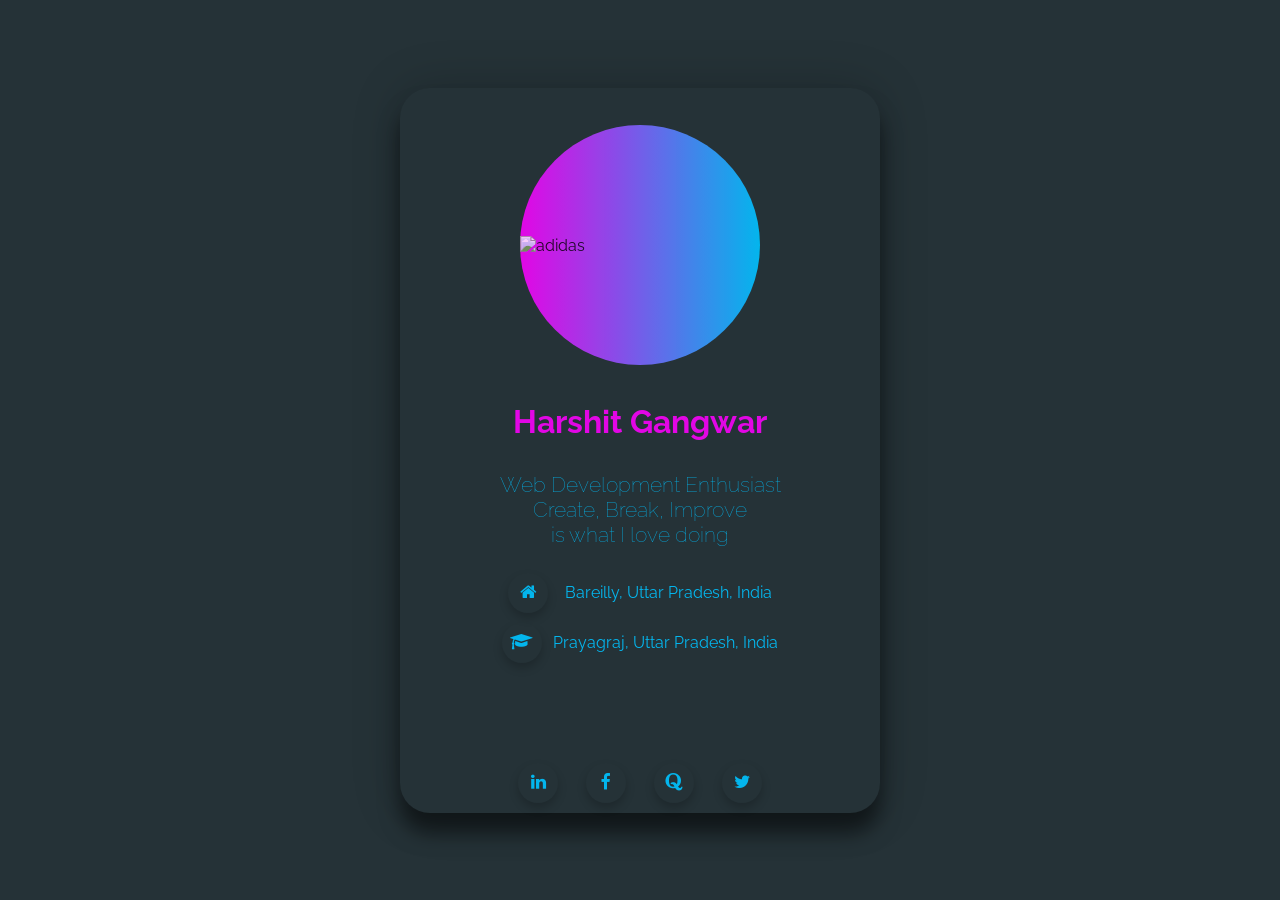
==== commit 70114cd8: "profile updated" ====
--- a/index.html
+++ b/index.html
@@ -1,380 +1,39 @@
-<!doctype html>
-<html lang="en">
-
-<head>
-	<!-- Required meta tags -->
-	<meta charset="utf-8">
-	<meta name="viewport" content="width=device-width, initial-scale=1, shrink-to-fit=no">
-	<link rel="icon" href="img/icon.png" type="image/png">
-	<title>Harshit Gangwar</title>
-	<!-- Bootstrap CSS -->
-	<link rel="stylesheet" href="https://stackpath.bootstrapcdn.com/font-awesome/4.7.0/css/font-awesome.min.css" integrity="sha384-wvfXpqpZZVQGK6TAh5PVlGOfQNHSoD2xbE+QkPxCAFlNEevoEH3Sl0sibVcOQVnN" crossorigin="anonymous">
-	<link rel="stylesheet" href="css/bootstrap.css">
-	<link rel="stylesheet" href="vendors/linericon/style.css">
-	<link rel="stylesheet" href="css/font-awesome.min.css">
-	<link rel="stylesheet" href="vendors/owl-carousel/owl.carousel.min.css">
-	<link rel="stylesheet" href="vendors/lightbox/simpleLightbox.css">
-	<link rel="stylesheet" href="vendors/nice-select/css/nice-select.css">
-	<link rel="stylesheet" href="vendors/animate-css/animate.css">
-	<link rel="stylesheet" href="vendors/popup/magnific-popup.css">
-	<link rel="stylesheet" href="vendors/flaticon/flaticon.css">
-	<!-- main css -->
-	<link rel="stylesheet" href="css/style.css">
-	<link rel="stylesheet" href="css/responsive.css">
-</head>
-
-<body>
-
-	<!--================Header Menu Area =================-->
-	<header class="header_area">
-		<div class="main_menu">
-			<nav class="navbar navbar-expand-lg navbar-light">
-				<div class="container box_1620">
-					<button class="navbar-toggler" type="button" data-toggle="collapse"
-						data-target="#navbarSupportedContent" aria-controls="navbarSupportedContent"
-						aria-expanded="false" aria-label="Toggle navigation">
-						<span class="icon-bar"></span>
-						<span class="icon-bar"></span>
-						<span class="icon-bar"></span>
-					</button>
-					<!-- Collect the nav links, forms, and other content for toggling -->
-					<div class="collapse navbar-collapse offset" id="navbarSupportedContent">
-						<ul class="nav navbar-nav menu_nav ml-auto">
-							<li class="nav-item active"><a class="nav-link" href="index.html">Profile</a>
-							</li>
-							<li class="nav-item"><a class="nav-link"
-									href="https://www.linkedin.com/in/harshjoeyit/"
-									target="new">LinkedIn</a></li>
-							<!--<li class="nav-item"><a class="nav-link" href="#">Services</a></li> -->
-							<li class="nav-item"><a class="nav-link"
-									href="https://www.linkedin.com/in/harshjoeyit/detail/overlay-view/urn:li:fsd_profileTreasuryMedia:(ACoAACwtEfUBrBFAXvbAZ_uh2c2g8HN7oHy52QI,1593972117500)/"
-									target="new">Resume</a></li>
-							<!-- <li class="nav-item"><a class="nav-link" href="#" target="new">Contact</a>
-							</li> -->
-						</ul>
-					</div>
-				</div>
-			</nav>
-		</div>
-	</header>
-	<!--================Header Menu Area =================-->
-
-	<!--================Home Banner Area =================-->
-	<section class="home_banner_area">
-		<div class="container box_1620">
-			<div class="banner_inner d-flex align-items-center">
-				<div class="banner_content">
-					<div class="media">
-						<div class="d-flex">
-							<img style="border-radius: 12px; width: 100%;" src="img/profile2222.jpg" alt="">
-						</div>
-						<div class="media-body">
-							<div class="personal_text">
-								<h6><b>"Hello World"</b>, i am</h6>
-								<h3>Harshit Gangwar</h3 <p>Web-Dev enthusiast, interested in
-								problem-solving and Algorithms</p>
-								<ul class="list basic_info">
-									<li><a style="font-size: 14px;" href="#"><i
-												class="lnr lnr-calendar-full"></i> 14th
-											November, 2001</a></li>
-									<li><a style="font-size: 14px;" href="#"><i
-												class="lnr lnr-phone-handset"></i>+91 -
-											9027576326, 7409204646</a></li>
-									<li><a style="font-size: 14px;" href="#"><i
-												class="lnr lnr-envelope"></i>
-											harshit02gangwar@gmail.com</a></li>
-									<li><a style="font-size: 14px;" href="#"><i
-												class="lnr lnr-home"></i>Gandhipuram,
-											Hanuman Mandir, Bareilly </a></li>
-								</ul>
-								<ul class="list personal_social">
-									<li><a href="https://www.facebook.com/harshjoeyit" target="new"><i
-												class="fa fa-facebook"></i></a></li>
-									<li><a href="https://twitter.com/harshjoeyit" target="new"><i
-												class="fa fa-twitter"></i></a></li>
-									<li><a href="https://www.linkedin.com/in/harshjoeyit/"
-											target="new"><i class="fa fa-linkedin"></i></a></li>
-									<li><a href="https://www.quora.com/profile/Harshit-Gangwar-18"
-											target="new"><i class="fa fa-quora"></i></a></li>
-								</ul>
-							</div>
-						</div>
-					</div>
-				</div>
-			</div>
-		</div>
-	</section>
-	<!--================End Home Banner Area =================-->
-
-	<!--================Welcome Area =================-->
-	<section class="welcome_area p_120">
-		<div class="container">
-			<div class="row welcome_inner">
-				<div class="col-lg-6">
-					<div class="welcome_text">
-						<h4>About Myself</h4>
-						<p>Consistent, Determined, Persevered<br><b>My motto: </b> Nishkam Karma
-						<div class="row">
-							<div class="col-md-4">
-								<div class="wel_item">
-									<i class="lnr lnr-chart-bars"></i>
-									<h4>9.21</h4>
-									<p>CPI (till 4th Sem)</p>
-								</div>
-							</div>
-							<div class="col-md-4">
-								<div class="wel_item">
-									<i class="fa fa-code"></i>
-									<h4>4</h4>
-									<p>Total Projects</p>
-								</div>
-							</div>
-							<div class="col-md-4">
-								<div class="wel_item">
-									<i class="lnr lnr-star"></i>
-									<p>Max ratings</p>
-									<h4>1777</h4>
-									<p><a href="https://www.codechef.com/users/harsh_joeyit">Codechef&nbsp;<i style="font-size: 14px;" class="fa fa-external-link"></i></a></p>
-									<br>
-									<h4>1502</h4>
-									<p><a href="https://codeforces.com/profile/harsh_joeyit">Codechef&nbsp;<i style="font-size: 14px;" class="fa fa-external-link"></i></a></p>
-								</div>
-							</div>
-						</div>
-					</div>
-				</div>
-				<div class="col-lg-6">
-					<div class="tools_expert">
-						<div class="skill_main">
-							<div class="skill_item">
-								<h4>C++ <span class="counter">60</span>%</h4>
-								<div class="progress_br">
-									<div class="progress">
-										<div class="progress-bar" role="progressbar"
-											aria-valuenow="60" aria-valuemin="0"
-											aria-valuemax="100"></div>
-									</div>
-								</div>
-							</div>
-							<div class="skill_item">
-								<h4>JavaScript <span class="counter">60</span>%</h4>
-								<div class="progress_br">
-									<div class="progress">
-										<div class="progress-bar" role="progressbar"
-											aria-valuenow="60" aria-valuemin="0"
-											aria-valuemax="100"></div>
-									</div>
-								</div>
-							</div>
-							<div class="skill_item">
-								<h4>PHP <span class="counter">50</span>%</h4>
-								<div class="progress_br">
-									<div class="progress">
-										<div class="progress-bar" role="progressbar"
-											aria-valuenow="50" aria-valuemin="0"
-											aria-valuemax="100"></div>
-									</div>
-								</div>
-							</div>
-							<div class="skill_item">
-								<h4>Java <span class="counter">50</span>%</h4>
-								<div class="progress_br">
-									<div class="progress">
-										<div class="progress-bar" role="progressbar"
-											aria-valuenow="50" aria-valuemin="0"
-											aria-valuemax="100"></div>
-									</div>
-								</div>
-							</div>
-							<div class="skill_item">
-								<h4>Django <span class="counter">30</span>%</h4>
-								<div class="progress_br">
-									<div class="progress">
-										<div class="progress-bar" role="progressbar"
-											aria-valuenow="30" aria-valuemin="0"
-											aria-valuemax="100"></div>
-									</div>
-								</div>
-							</div>
-							<div class="skill_item">
-								<h4>HTML/CSS <span class="counter">60</span>%</h4>
-								<div class="progress_br">
-									<div class="progress">
-										<div class="progress-bar" role="progressbar"
-											aria-valuenow="60" aria-valuemin="0"
-											aria-valuemax="100"></div>
-									</div>
-								</div>
-							</div>
-						</div>
-					</div>
-				</div>
-			</div>
-		</div>
-	</section>
-	<!--================End Welcome Area =================-->
-
-	<!--================My Tabs Area =================-->
-	<section class="mytabs_area p_120">
-		<div class="container">
-			<div class="tabs_inner">
-				<ul class="nav nav-tabs" id="myTab" role="tablist">
-					<li class="nav-item">
-						<a class="nav-link active" id="home-tab" data-toggle="tab" href="#home" role="tab"
-							aria-controls="home" aria-selected="true">My Experiences</a>
-					</li>
-					<li class="nav-item">
-						<a class="nav-link" id="profile-tab" data-toggle="tab" href="#profile" role="tab"
-							aria-controls="profile" aria-selected="false">My Education</a>
-					</li>
-				</ul>
-				<div class="tab-content" id="myTabContent">
-					<div class="tab-pane fade show active" id="home" role="tabpanel"
-						aria-labelledby="home-tab">
-						<ul class="list">
-							<li>
-								<span></span>
-								<div class="media">
-									<div class="d-flex">
-										<p style="margin-left:90px">August 2018</p>
-									</div>
-									<div class="media-body">
-										<h4>Webster First-year 2nd position</h4>
-										<p>Built <b style="color:white">Anadaman and Nicobar Tourism
-												Website </b><br />A complete travel guide</p>
-									</div>
-								</div>
-							</li>
-							<br>
-							<li>
-								<span></span>
-								<div class="media">
-									<div class="d-flex">
-										<p style="margin-left:10px">August-September 2019</p>
-									</div>
-									<div class="media-body">
-										<h4>Webster 2019</h4>
-										<p>Built <b style="color:white">EpendiShare</b> <br />A
-											bill-splitting platform </p>
-									</div>
-								</div>
-							</li>
-							<br>
-							<li>
-								<span></span>
-								<div class="media">
-									<div class="d-flex">
-										<p style="margin-left:75px">January 2020</p>
-									</div>
-									<div class="media-body">
-										<h4>TLB Web-Admin</h4>
-										<p>Became <b style="color:white"><br>Web-Admin</b>
-											<br />Central Library Textbook-Lending-Bookbank</p>
-									</div>
-								</div>
-							</li>
-							<br>
-							<li>
-								<span></span>
-								<div class="media">
-									<div class="d-flex">
-										<p style="margin-left:75px">February 2020</p>
-									</div>
-									<div class="media-body">
-										<h4>Hack36</h4>
-										<p>Built <b style="color:white">ShareGyan</b> <br />A
-											college-platform for skill development </p>
-									</div>
-								</div>
-							</li>
-							<br>
-							<li>
-								<span></span>
-								<div class="media">
-									<div class="d-flex">
-										<p style="margin-left:75px">June-July 2020</p>
-									</div>
-									<div class="media-body">
-										<h4>Concise</h4>
-										<p>Built <b style="color:white">Concise - The Moviepedia</b>
-											<br />
-											Explore the cinematic world </p>
-									</div>
-								</div>
-							</li>
-						</ul>
-					</div>
-					<div class="tab-pane fade" id="profile" role="tabpanel" aria-labelledby="profile-tab">
-						<ul class="list">
-							<li>
-								<span></span>
-								<div class="media">
-									<div class="d-flex">
-										<p>2016</p>
-									</div>
-									<div class="media-body" style="margin-left: 130px">
-										<h4>Class X</h4>
-										<p><b style="color:white">10 CGPA (95%)</b> <br />S.R.
-											International School, Bareilly</p>
-									</div>
-								</div>
-							</li>
-							<li>
-								<span></span>
-								<div class="media">
-									<div class="d-flex">
-										<p>2018</p>
-									</div>
-									<div class="media-body" style="margin-left: 130px">
-										<h4>Class XII</h4>
-										<p><b style="color:white">93.4%</b> <br />S.R. International
-											School, Bareilly</p>
-									</div>
-								</div>
-							</li>
-							<li>
-								<span></span>
-								<div class="media">
-									<div class="d-flex">
-										<p>2018 - present</p>
-									</div>
-									<div class="media-body" style="margin-left: 60px">
-										<h4>Bachelor of technology<h5 style="color:white">Computer
-												Science and Engineering</h5>
-										</h4>
-										<br>
-										<p><b style="color:white">9.21 CPI (till IV Semester)</b>
-											<br />Motilal Nehru National Institue Of Technology
-											Allahabad, Prayagraj</p>
-									</div>
-								</div>
-							</li>
-						</ul>
-					</div>
-				</div>
-			</div>
-		</div>
-	</section>
-	<!--================End My Tabs Area =================-->
-
-	<!--================Feature Area =================-->
-	<!-- Optional JavaScript -->
-	<!-- jQuery first, then Popper.js, then Bootstrap JS -->
-	<script src="js/jquery-3.3.1.min.js"></script>
-	<script src="js/popper.js"></script>
-	<script src="js/bootstrap.min.js"></script>
-	<script src="js/stellar.js"></script>
-	<script src="vendors/lightbox/simpleLightbox.min.js"></script>
-	<script src="vendors/nice-select/js/jquery.nice-select.min.js"></script>
-	<script src="vendors/isotope/imagesloaded.pkgd.min.js"></script>
-	<script src="vendors/isotope/isotope.pkgd.min.js"></script>
-	<script src="vendors/owl-carousel/owl.carousel.min.js"></script>
-	<script src="vendors/popup/jquery.magnific-popup.min.js"></script>
-	<script src="js/jquery.ajaxchimp.min.js"></script>
-	<script src="vendors/counter-up/jquery.waypoints.min.js"></script>
-	<script src="vendors/counter-up/jquery.counterup.min.js"></script>
-	<script src="js/mail-script.js"></script>
-	<script src="js/theme.js"></script>
-</body>
-
-</html>
+<!DOCTYPE html>
+<html lang="en">
+<head>
+    <meta charset="UTF-8">
+    <meta name="viewport" content="width=device-width, initial-scale=1.0">
+    <link rel="stylesheet" href="https://stackpath.bootstrapcdn.com/font-awesome/4.7.0/css/font-awesome.min.css">
+    <link rel="icon" href="./img/tab-icon.png">
+    <link rel="stylesheet" href="style.css">
+    <title>Harshit Gangwar</title>
+</head>
+<body>
+    <div class="container">
+        <div class="card">
+            <div class="pic">
+                <div class="circle"></div>
+                <img src="./img/profile-circle.png" alt="adidas" >
+            </div>
+            <div class="info">
+                <h1 class="title">Harshit Gangwar</h1>
+                <h3>Web Development Enthusiast<br>Create, Break, Improve <br> is what I love doing</h3>
+                
+                <div class="social">
+                    <button onclick="window.location.href = `https://www.google.com/search?q=bareilly`"><i class="fa fa-home"></i></button> Bareilly, Uttar Pradesh, India
+                </div>
+                <div class="social">
+                    <button onclick="window.location.href = `https://www.google.com/search?q=prayagraj`"><i class="fa fa-graduation-cap"></i></button> Prayagraj, Uttar Pradesh, India
+                </div>
+                <div class="social" style="margin-top: 100px;">
+                    <button onclick="window.location.href = `https://www.linkedin.com/in/harshjoeyit/`"><i class="fa fa-linkedin"></i></button>
+                    <button onclick="window.location.href = `https://www.facebook.com/harshjoeyit/`"><i class="fa fa-facebook"></i></button>
+                    <button onclick="window.location.href = `https://www.quora.com/profile/Harshit-Gangwar-18`"><i class="fa fa-quora"></i></button>
+                    <button onclick="window.location.href = `https://twitter.com/harshjoeyit`"><i class="fa fa-twitter"></i></button>
+                </div>
+            </div>
+        </div>
+    </div>
+    <script src="app.js"></script>
+</body>
+</html>
--- a/style.css
+++ b/style.css
@@ -0,0 +1,118 @@
+@import url('https://fonts.googleapis.com/css2?family=Raleway:wght@500&display=swap');
+
+* {
+    margin: 0;
+    padding: 0;
+    box-sizing: border-box;
+}
+
+body {
+    font-family: 'Raleway', sans-serif;
+    min-height: 100vh;
+    display: flex;
+    justify-content: center;
+    align-items: center;
+    perspective: 1000px;
+    background-color: #253237;
+}
+
+.container {
+    width: 50%;
+    min-height: 90vh;
+    display: flex;
+    justify-content: center;
+    align-items: center;
+}
+
+.card {
+    min-height: 80vh;
+    width: 30rem;
+    box-shadow:
+        0 20px 20px rgba(0, 0, 0, 0.5), 
+        0 0 50px rgba(0, 0, 0, 0.2);
+    border-radius: 30px;
+    padding: 0rem 5rem;
+    transform-style: preserve-3d;
+}
+
+.pic {
+    min-height: 35vh;
+    display: flex;
+    align-items: center;
+    justify-content: center;
+}
+
+.pic img {
+    width: 15rem;
+    z-index: 2;
+    transition: all 0.7s ease;
+    opacity: 0.8;
+}
+
+.circle {
+    width: 15rem;
+    height: 15rem;
+    background: linear-gradient(
+        to right,
+        #ff00ffde,
+        #00c3ffe8
+    );
+    position: absolute;
+    border-radius: 50%;
+    z-index: 1;
+}
+
+.info {
+    transition: all 0.7s ease;
+}
+
+.info h1 {
+    color: #ff00ffde;
+    font-size: 2rem;
+    text-align: center;
+}
+
+.info h3 {
+    font-size: 1.3rem;
+    padding: 2rem 0rem 1rem 0rem;
+    color: #00c3ffe8;
+    font-weight: lighter;
+    text-align: center;
+}
+
+.social {
+    display: flex;
+    justify-content: space-evenly;
+    align-items: center;
+    margin: 10px;
+    color: #00c3ffe8;
+}
+
+.social button {
+    display: flex;
+    justify-content: center;
+    align-items: center;
+    color: #00c3ffe8;
+    width: 40px;
+    height: 40px;
+    border: none;
+    background: none;
+    font-weight: bold;
+    border-radius: 30px;
+    box-shadow: 0 5px 10px rgba(0, 0, 0, 0.2);
+    cursor: pointer;
+    outline: none;
+}
+
+.social button:active, .social button:focus {
+    outline: none;
+}
+
+.social button i {
+    font-size: 1.1rem;
+    transition: all 0.3s ease;
+}
+
+.social button:hover i {
+    color: #ff00ffde;
+}
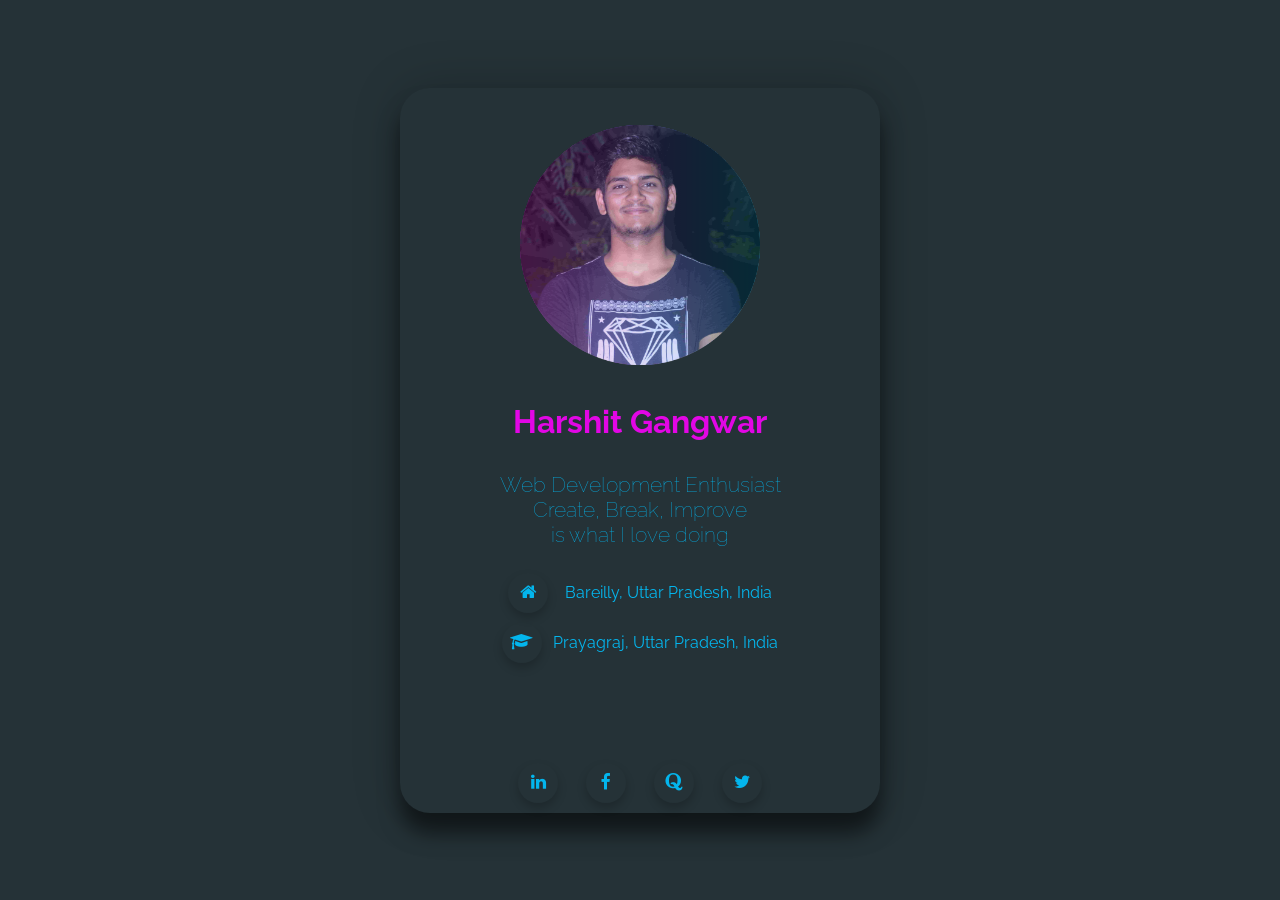
==== commit 4802c2be: "pic changed" ====
--- a/index.html
+++ b/index.html
@@ -13,7 +13,7 @@
         <div class="card">
             <div class="pic">
                 <div class="circle"></div>
-                <img src="./img/profile-circle.png" alt="adidas" >
+                <img src="./img/profile-comp-circle.png" alt="adidas" >
             </div>
             <div class="info">
                 <h1 class="title">Harshit Gangwar</h1>
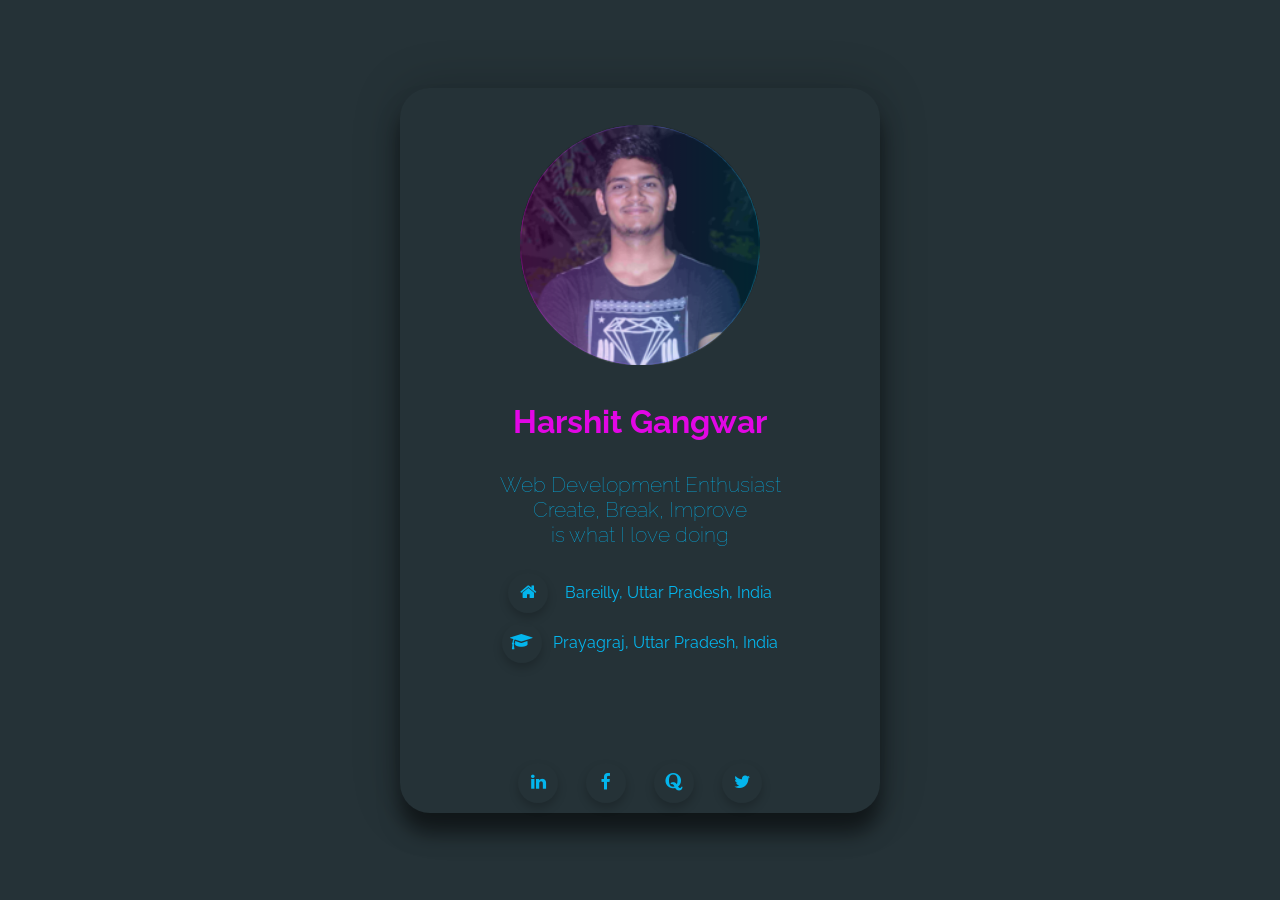
==== commit 56ec8151: "pic resized" ====
--- a/index.html
+++ b/index.html
@@ -13,7 +13,7 @@
         <div class="card">
             <div class="pic">
                 <div class="circle"></div>
-                <img src="./img/profile-comp-circle.png" alt="adidas" >
+                <img src="./img/profile-comp-circle_6.png" alt="adidas" >
             </div>
             <div class="info">
                 <h1 class="title">Harshit Gangwar</h1>
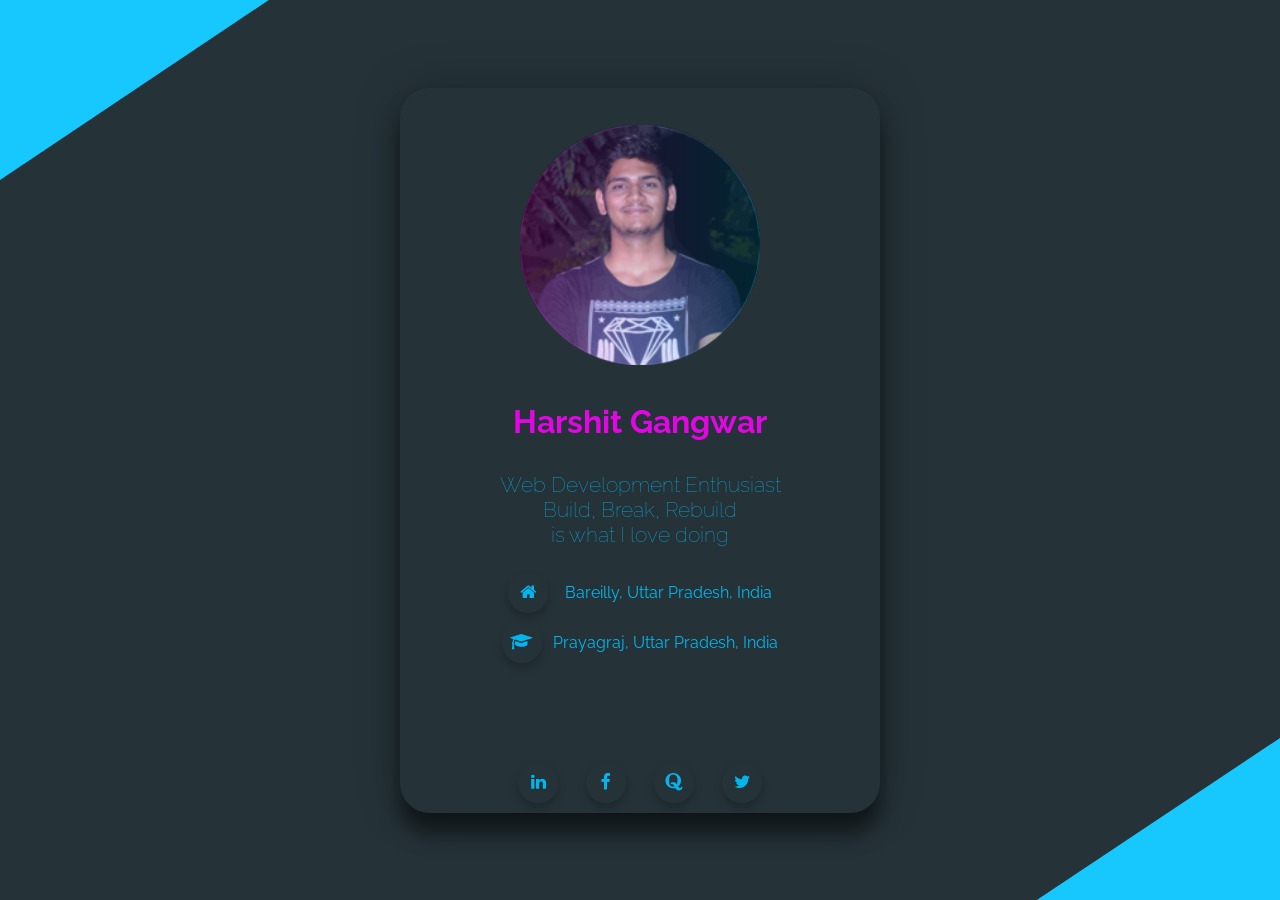
==== commit 15ac2ba0: "clipped backgroud added" ====
--- a/index.html
+++ b/index.html
@@ -9,27 +9,29 @@
     <title>Harshit Gangwar</title>
 </head>
 <body>
-    <div class="container">
-        <div class="card">
-            <div class="pic">
-                <div class="circle"></div>
-                <img src="./img/profile-comp-circle_6.png" alt="adidas" >
-            </div>
-            <div class="info">
-                <h1 class="title">Harshit Gangwar</h1>
-                <h3>Web Development Enthusiast<br>Create, Break, Improve <br> is what I love doing</h3>
-                
-                <div class="social">
-                    <button onclick="window.location.href = `https://www.google.com/search?q=bareilly`"><i class="fa fa-home"></i></button> Bareilly, Uttar Pradesh, India
+    <div class="bg">
+        <div class="container">
+            <div class="card">
+                <div class="pic">
+                    <div class="circle"></div>
+                    <img src="./img/profile-comp-circle_6.png" alt="adidas" >
                 </div>
-                <div class="social">
-                    <button onclick="window.location.href = `https://www.google.com/search?q=prayagraj`"><i class="fa fa-graduation-cap"></i></button> Prayagraj, Uttar Pradesh, India
-                </div>
-                <div class="social" style="margin-top: 100px;">
-                    <button onclick="window.location.href = `https://www.linkedin.com/in/harshjoeyit/`"><i class="fa fa-linkedin"></i></button>
-                    <button onclick="window.location.href = `https://www.facebook.com/harshjoeyit/`"><i class="fa fa-facebook"></i></button>
-                    <button onclick="window.location.href = `https://www.quora.com/profile/Harshit-Gangwar-18`"><i class="fa fa-quora"></i></button>
-                    <button onclick="window.location.href = `https://twitter.com/harshjoeyit`"><i class="fa fa-twitter"></i></button>
+                <div class="info">
+                    <h1 class="title">Harshit Gangwar</h1>
+                    <h3>Web Development Enthusiast<br>Build, Break, Rebuild <br> is what I love doing</h3>
+                    
+                    <div class="social">
+                        <button onclick="window.location.href = `https://www.google.com/search?q=bareilly`"><i class="fa fa-home"></i></button> Bareilly, Uttar Pradesh, India
+                    </div>
+                    <div class="social">
+                        <button onclick="window.location.href = `https://www.google.com/search?q=prayagraj`"><i class="fa fa-graduation-cap"></i></button> Prayagraj, Uttar Pradesh, India
+                    </div>
+                    <div class="social" style="margin-top: 100px;">
+                        <button onclick="window.location.href = `https://www.linkedin.com/in/harshjoeyit/`"><i class="fa fa-linkedin"></i></button>
+                        <button onclick="window.location.href = `https://www.facebook.com/harshjoeyit/`"><i class="fa fa-facebook"></i></button>
+                        <button onclick="window.location.href = `https://www.quora.com/profile/Harshit-Gangwar-18`"><i class="fa fa-quora"></i></button>
+                        <button onclick="window.location.href = `https://twitter.com/harshjoeyit`"><i class="fa fa-twitter"></i></button>
+                    </div>
                 </div>
             </div>
         </div>
--- a/style.css
+++ b/style.css
@@ -9,11 +9,20 @@
 body {
     font-family: 'Raleway', sans-serif;
     min-height: 100vh;
+    background-color: #00c3ffe8;
+}
+
+.bg {
+    min-height: 100vh;
+    min-width: 100vw;
     display: flex;
     justify-content: center;
     align-items: center;
     perspective: 1000px;
+    
+    position: absolute;
     background-color: #253237;
+    clip-path: polygon(21% 0, 100% 0, 100% 82%, 81% 100%, 0 100%, 0 20%);
 }
 
 .container {
@@ -44,7 +53,7 @@
 
 .pic img {
     width: 15rem;
-    z-index: 2;
+    z-index: 5;
     transition: all 0.7s ease;
     opacity: 0.8;
 }
@@ -59,7 +68,7 @@
     );
     position: absolute;
     border-radius: 50%;
-    z-index: 1;
+    z-index: 4;
 }
 
 .info {
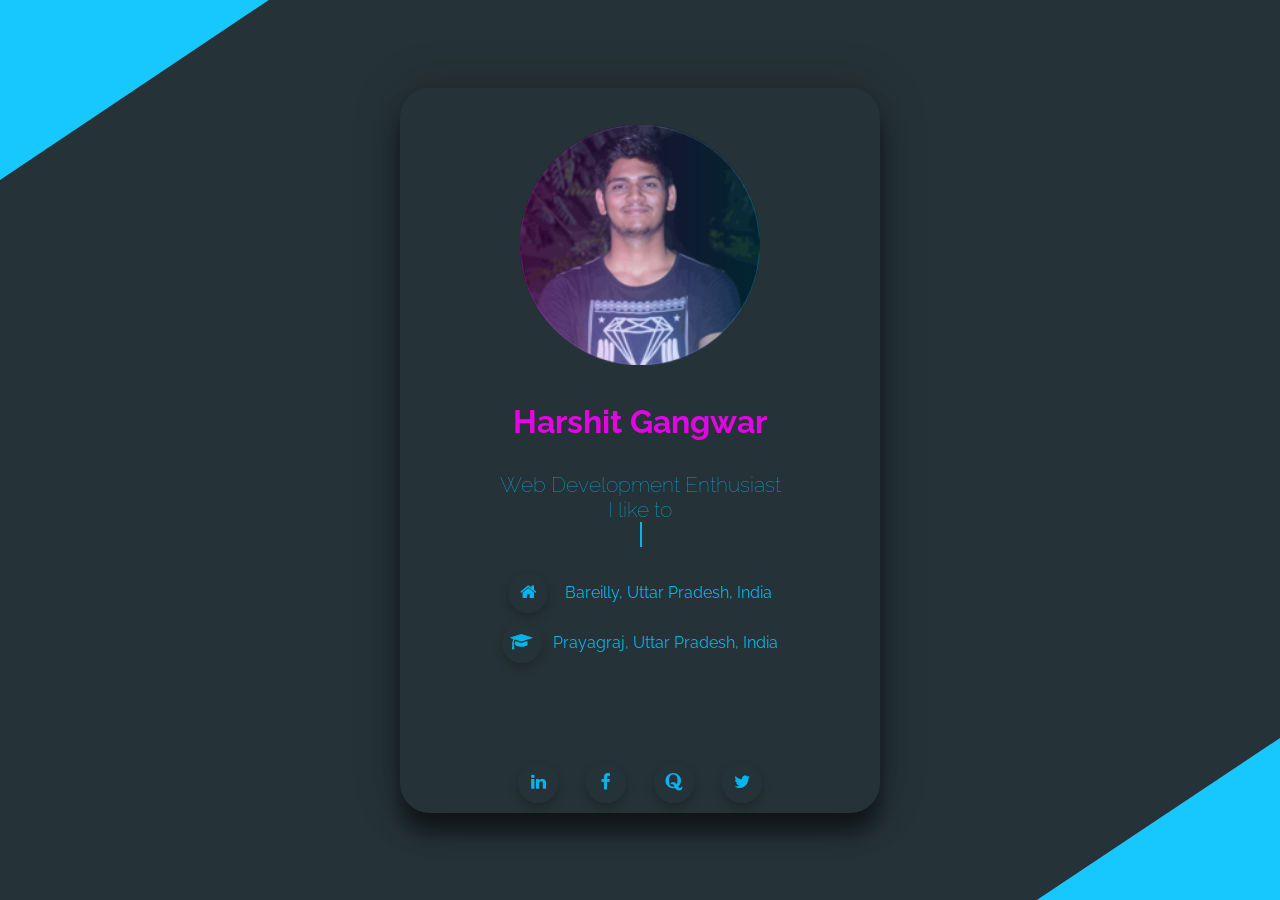
==== commit cb7db01e: "changing text added" ====
--- a/index.html
+++ b/index.html
@@ -18,7 +18,12 @@
                 </div>
                 <div class="info">
                     <h1 class="title">Harshit Gangwar</h1>
-                    <h3>Web Development Enthusiast<br>Build, Break, Rebuild <br> is what I love doing</h3>
+                    <h3>Web Development Enthusiast
+                        <br>
+                        I like to
+                        <br>
+                        <span class="changeText"></span>
+                    </h3>
                     
                     <div class="social">
                         <button onclick="window.location.href = `https://www.google.com/search?q=bareilly`"><i class="fa fa-home"></i></button> Bareilly, Uttar Pradesh, India
--- a/style.css
+++ b/style.css
@@ -125,3 +125,9 @@
 .social button:hover i {
     color: #ff00ffde;
 }
+
+.changeText {
+    height: 2rem;
+    padding-right: 2px;
+    border-right: 2px solid #00c3ffe8;
+}
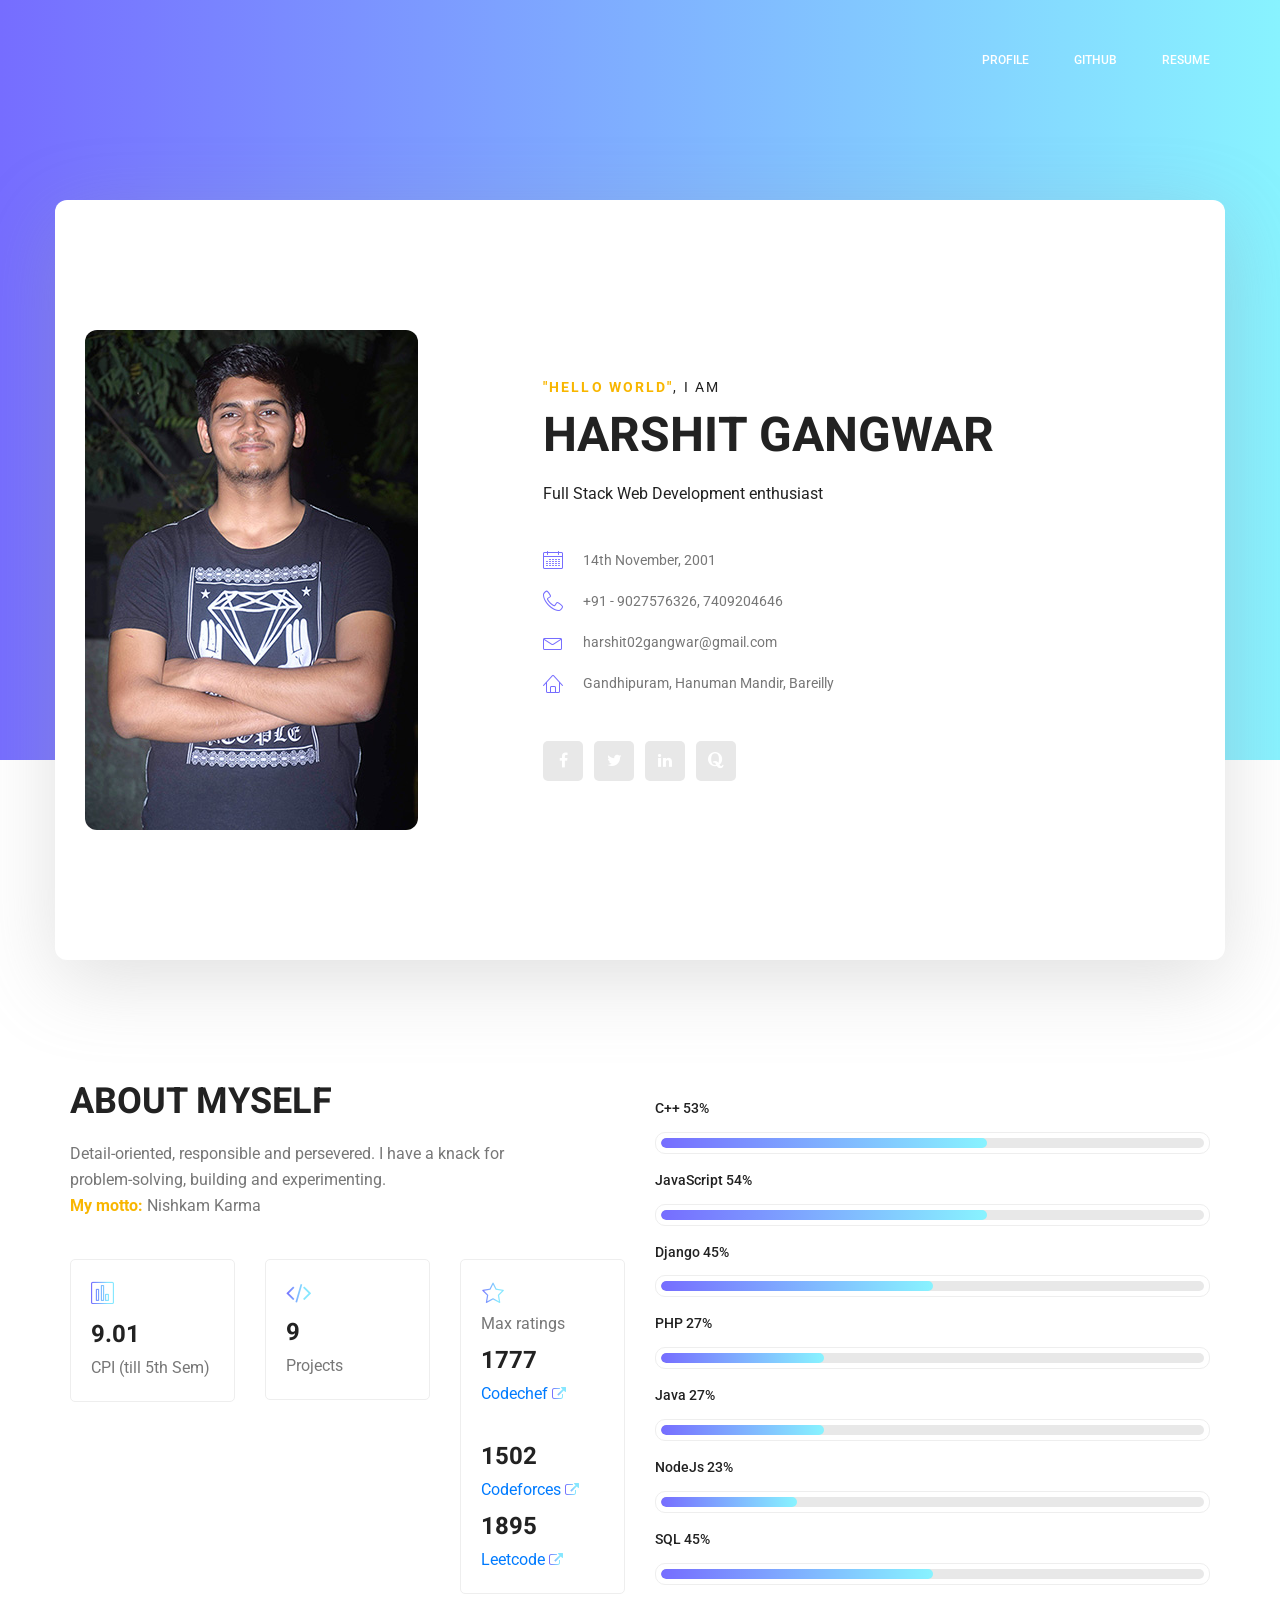
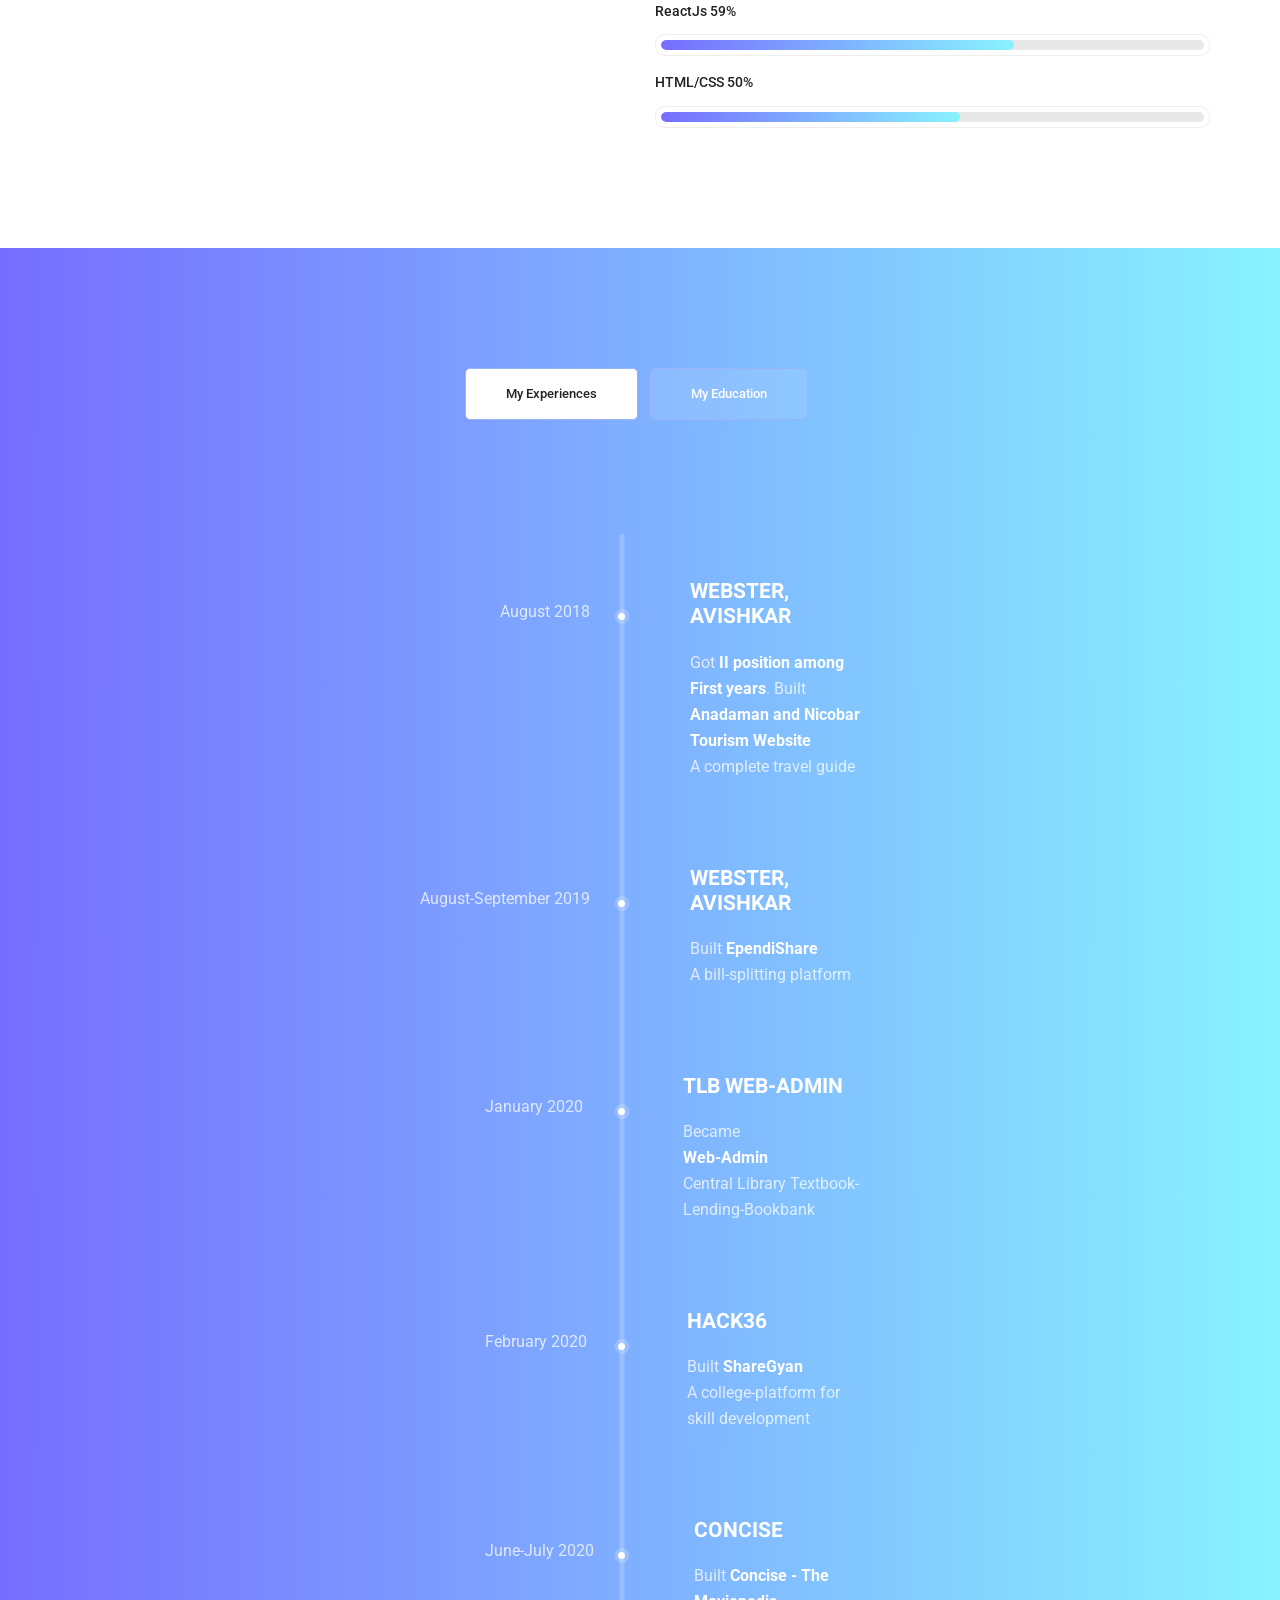
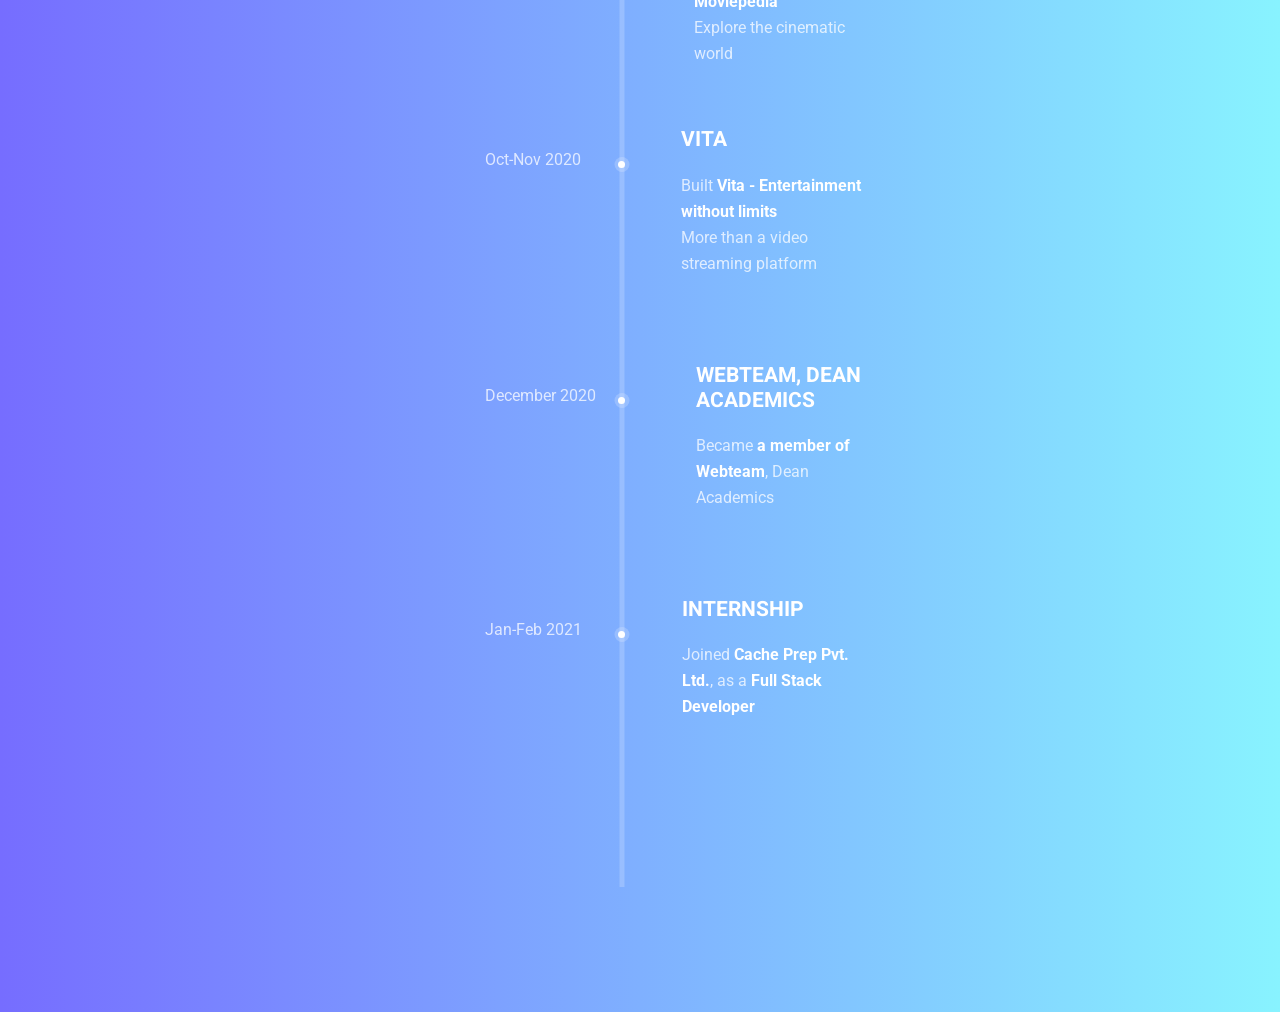
==== commit bfadb183: "Updated experience details" ====
--- a/index.html
+++ b/index.html
@@ -1,46 +1,475 @@
-<!DOCTYPE html>
-<html lang="en">
-<head>
-    <meta charset="UTF-8">
-    <meta name="viewport" content="width=device-width, initial-scale=1.0">
-    <link rel="stylesheet" href="https://stackpath.bootstrapcdn.com/font-awesome/4.7.0/css/font-awesome.min.css">
-    <link rel="icon" href="./img/tab-icon.png">
-    <link rel="stylesheet" href="style.css">
-    <title>Harshit Gangwar</title>
-</head>
-<body>
-    <div class="bg">
-        <div class="container">
-            <div class="card">
-                <div class="pic">
-                    <div class="circle"></div>
-                    <img src="./img/profile-comp-circle_6.png" alt="adidas" >
-                </div>
-                <div class="info">
-                    <h1 class="title">Harshit Gangwar</h1>
-                    <h3>Web Development Enthusiast
-                        <br>
-                        I like to
-                        <br>
-                        <span class="changeText"></span>
-                    </h3>
-                    
-                    <div class="social">
-                        <button onclick="window.location.href = `https://www.google.com/search?q=bareilly`"><i class="fa fa-home"></i></button> Bareilly, Uttar Pradesh, India
-                    </div>
-                    <div class="social">
-                        <button onclick="window.location.href = `https://www.google.com/search?q=prayagraj`"><i class="fa fa-graduation-cap"></i></button> Prayagraj, Uttar Pradesh, India
-                    </div>
-                    <div class="social" style="margin-top: 100px;">
-                        <button onclick="window.location.href = `https://www.linkedin.com/in/harshjoeyit/`"><i class="fa fa-linkedin"></i></button>
-                        <button onclick="window.location.href = `https://www.facebook.com/harshjoeyit/`"><i class="fa fa-facebook"></i></button>
-                        <button onclick="window.location.href = `https://www.quora.com/profile/Harshit-Gangwar-18`"><i class="fa fa-quora"></i></button>
-                        <button onclick="window.location.href = `https://twitter.com/harshjoeyit`"><i class="fa fa-twitter"></i></button>
-                    </div>
-                </div>
-            </div>
-        </div>
-    </div>
-    <script src="app.js"></script>
-</body>
-</html>+<!doctype html>
+<html lang="en">
+
+<head>
+	<!-- Required meta tags -->
+	<meta charset="utf-8">
+	<meta name="viewport" content="width=device-width, initial-scale=1, shrink-to-fit=no">
+	<link rel="icon" href="img/icon.png" type="image/png">
+	<title>Harshit Gangwar</title>
+	<!-- Bootstrap CSS -->
+	<link rel="stylesheet" href="https://stackpath.bootstrapcdn.com/font-awesome/4.7.0/css/font-awesome.min.css" integrity="sha384-wvfXpqpZZVQGK6TAh5PVlGOfQNHSoD2xbE+QkPxCAFlNEevoEH3Sl0sibVcOQVnN" crossorigin="anonymous">
+	<link rel="stylesheet" href="css/bootstrap.css">
+	<link rel="stylesheet" href="vendors/linericon/style.css">
+	<link rel="stylesheet" href="css/font-awesome.min.css">
+	<link rel="stylesheet" href="vendors/owl-carousel/owl.carousel.min.css">
+	<link rel="stylesheet" href="vendors/lightbox/simpleLightbox.css">
+	<link rel="stylesheet" href="vendors/nice-select/css/nice-select.css">
+	<link rel="stylesheet" href="vendors/animate-css/animate.css">
+	<link rel="stylesheet" href="vendors/popup/magnific-popup.css">
+	<link rel="stylesheet" href="vendors/flaticon/flaticon.css">
+	<!-- main css -->
+	<link rel="stylesheet" href="css/style.css">
+	<link rel="stylesheet" href="css/responsive.css">
+</head>
+
+<body>
+
+	<!--================Header Menu Area =================-->
+	<header class="header_area">
+		<div class="main_menu">
+			<nav class="navbar navbar-expand-lg navbar-light">
+				<div class="container box_1620">
+					<button class="navbar-toggler" type="button" data-toggle="collapse"
+						data-target="#navbarSupportedContent" aria-controls="navbarSupportedContent"
+						aria-expanded="false" aria-label="Toggle navigation">
+						<span class="icon-bar"></span>
+						<span class="icon-bar"></span>
+						<span class="icon-bar"></span>
+					</button>
+					<!-- Collect the nav links, forms, and other content for toggling -->
+					<div class="collapse navbar-collapse offset" id="navbarSupportedContent">
+						<ul class="nav navbar-nav menu_nav ml-auto">
+							<li class="nav-item active"><a class="nav-link" href="index.html">Profile</a>
+							</li>
+							<li class="nav-item"><a class="nav-link"
+									href="https://github.com/harshjoeyit"
+									target="new">Github</a></li>
+							<!--<li class="nav-item"><a class="nav-link" href="#">Services</a></li> -->
+							<li class="nav-item"><a class="nav-link"
+									href="https://www.linkedin.com/in/harshjoeyit/detail/overlay-view/urn:li:fsd_profileTreasuryMedia:(ACoAACwtEfUBrBFAXvbAZ_uh2c2g8HN7oHy52QI,1593972117500)/"
+									target="new">Resume</a></li>
+							<!-- <li class="nav-item"><a class="nav-link" href="#" target="new">Contact</a>
+							</li> -->
+						</ul>
+					</div>
+				</div>
+			</nav>
+		</div>
+	</header>
+	<!--================Header Menu Area =================-->
+
+	<!--================Home Banner Area =================-->
+	<section class="home_banner_area">
+		<div class="container box_1620">
+			<div class="banner_inner d-flex align-items-center">
+				<div class="banner_content">
+					<div class="media">
+						<div class="d-flex">
+							<img style="border-radius: 12px; width: 100%;" src="img/profile2222.jpg" alt="">
+						</div>
+						<div class="media-body">
+							<div class="personal_text">
+								<h6><b>"Hello World"</b>, i am</h6>
+								<h3>Harshit Gangwar</h3 
+									<p>
+										Full Stack Web Development enthusiast
+									</p>
+								<ul class="list basic_info">
+									<li><a style="font-size: 14px;" href="#"><i
+												class="lnr lnr-calendar-full"></i> 14th
+											November, 2001</a></li>
+									<li><a style="font-size: 14px;" href="#"><i
+												class="lnr lnr-phone-handset"></i>+91 -
+											9027576326, 7409204646</a></li>
+									<li><a style="font-size: 14px;" href="#"><i
+												class="lnr lnr-envelope"></i>
+											harshit02gangwar@gmail.com</a></li>
+									<li><a style="font-size: 14px;" href="#"><i
+												class="lnr lnr-home"></i>Gandhipuram,
+											Hanuman Mandir, Bareilly </a></li>
+								</ul>
+								<ul class="list personal_social">
+									<li><a href="https://www.facebook.com/harshjoeyit" target="new"><i
+												class="fa fa-facebook"></i></a></li>
+									<li><a href="https://twitter.com/harshjoeyit" target="new"><i
+												class="fa fa-twitter"></i></a></li>
+									<li><a href="https://www.linkedin.com/in/harshjoeyit/"
+											target="new"><i class="fa fa-linkedin"></i></a></li>
+									<li><a href="https://www.quora.com/profile/Harshit-Gangwar-18"
+											target="new"><i class="fa fa-quora"></i></a></li>
+								</ul>
+							</div>
+						</div>
+					</div>
+				</div>
+			</div>
+		</div>
+	</section>
+	<!--================End Home Banner Area =================-->
+
+	<!--================Welcome Area =================-->
+	<section class="welcome_area p_120">
+		<div class="container">
+			<div class="row welcome_inner">
+				<div class="col-lg-6">
+					<div class="welcome_text">
+						<h4>About Myself</h4>
+						<p>Detail-oriented, responsible and
+							persevered. I have a knack for
+							problem-solving, building and
+							experimenting.<br><b>My motto: </b> Nishkam Karma
+						<div class="row">
+							<div class="col-md-4">
+								<div class="wel_item">
+									<i class="lnr lnr-chart-bars"></i>
+									<h4>9.01</h4>
+									<p>CPI (till 5th Sem)</p>
+								</div>
+							</div>
+							<div class="col-md-4">
+								<div class="wel_item">
+									<i class="fa fa-code"></i>
+									<h4>9</h4>
+									<p>Projects</p>
+								</div>
+							</div>
+							<div class="col-md-4">
+								<div class="wel_item">
+									<i class="lnr lnr-star"></i>
+									<p>Max ratings</p>
+									<h4>1777</h4>
+									<p><a href="https://www.codechef.com/users/harsh_joeyit">Codechef&nbsp;<i style="font-size: 14px;" class="fa fa-external-link"></i></a></p>
+									<br>
+									<h4>1502</h4>
+									<p><a href="https://codeforces.com/profile/harsh_joeyit">Codeforces&nbsp;<i style="font-size: 14px;" class="fa fa-external-link"></i></a></p>
+									<h4>1895</h4>
+									<p><a href="https://leetcode.com/harshjoeyit/">Leetcode&nbsp;<i style="font-size: 14px;" class="fa fa-external-link"></i></a></p>
+								</div>
+							</div>
+						</div>
+					</div>
+				</div>
+				<div class="col-lg-6">
+					<div class="tools_expert">
+						<div class="skill_main">
+							<div class="skill_item">
+								<h4>C++ <span class="counter">60</span>%</h4>
+								<div class="progress_br">
+									<div class="progress">
+										<div class="progress-bar" role="progressbar"
+											aria-valuenow="60" aria-valuemin="0"
+											aria-valuemax="100"></div>
+									</div>
+								</div>
+							</div>
+							<div class="skill_item">
+								<h4>JavaScript <span class="counter">60</span>%</h4>
+								<div class="progress_br">
+									<div class="progress">
+										<div class="progress-bar" role="progressbar"
+											aria-valuenow="60" aria-valuemin="0"
+											aria-valuemax="100"></div>
+									</div>
+								</div>
+							</div>
+							<div class="skill_item">
+								<h4>Django <span class="counter">50</span>%</h4>
+								<div class="progress_br">
+									<div class="progress">
+										<div class="progress-bar" role="progressbar"
+											aria-valuenow="50" aria-valuemin="0"
+											aria-valuemax="100"></div>
+									</div>
+								</div>
+							</div>
+							<div class="skill_item">
+								<h4>PHP <span class="counter">30</span>%</h4>
+								<div class="progress_br">
+									<div class="progress">
+										<div class="progress-bar" role="progressbar"
+											aria-valuenow="30" aria-valuemin="0"
+											aria-valuemax="100"></div>
+									</div>
+								</div>
+							</div>
+							<div class="skill_item">
+								<h4>Java <span class="counter">30</span>%</h4>
+								<div class="progress_br">
+									<div class="progress">
+										<div class="progress-bar" role="progressbar"
+											aria-valuenow="30" aria-valuemin="0"
+											aria-valuemax="100"></div>
+									</div>
+								</div>
+							</div>
+							<div class="skill_item">
+								<h4>NodeJs <span class="counter">25</span>%</h4>
+								<div class="progress_br">
+									<div class="progress">
+										<div class="progress-bar" role="progressbar"
+											aria-valuenow="25" aria-valuemin="0"
+											aria-valuemax="100"></div>
+									</div>
+								</div>
+							</div>
+							<div class="skill_item">
+								<h4>SQL <span class="counter">50</span>%</h4>
+								<div class="progress_br">
+									<div class="progress">
+										<div class="progress-bar" role="progressbar"
+											aria-valuenow="50" aria-valuemin="0"
+											aria-valuemax="100"></div>
+									</div>
+								</div>
+							</div>
+							<div class="skill_item">
+								<h4>ReactJs <span class="counter">65</span>%</h4>
+								<div class="progress_br">
+									<div class="progress">
+										<div class="progress-bar" role="progressbar"
+											aria-valuenow="65" aria-valuemin="0"
+											aria-valuemax="100"></div>
+									</div>
+								</div>
+							</div>
+							<div class="skill_item">
+								<h4>HTML/CSS <span class="counter">55</span>%</h4>
+								<div class="progress_br">
+									<div class="progress">
+										<div class="progress-bar" role="progressbar"
+											aria-valuenow="55" aria-valuemin="0"
+											aria-valuemax="100"></div>
+									</div>
+								</div>
+							</div>
+						</div>
+					</div>
+				</div>
+			</div>
+		</div>
+	</section>
+	<!--================End Welcome Area =================-->
+
+	<!--================My Tabs Area =================-->
+	<section class="mytabs_area p_120">
+		<div class="container">
+			<div class="tabs_inner">
+				<ul class="nav nav-tabs" id="myTab" role="tablist">
+					<li class="nav-item">
+						<a class="nav-link active" id="home-tab" data-toggle="tab" href="#home" role="tab"
+							aria-controls="home" aria-selected="true">My Experiences</a>
+					</li>
+					<li class="nav-item">
+						<a class="nav-link" id="profile-tab" data-toggle="tab" href="#profile" role="tab"
+							aria-controls="profile" aria-selected="false">My Education</a>
+					</li>
+				</ul>
+				<div class="tab-content" id="myTabContent">
+					<div class="tab-pane fade show active" id="home" role="tabpanel"
+						aria-labelledby="home-tab">
+						<ul class="list">
+							<li>
+								<span></span>
+								<div class="media">
+									<div class="d-flex">
+										<p style="margin-left:90px">August 2018</p>
+									</div>
+									<div class="media-body">
+										<h4>Webster, Avishkar</h4>
+										<p>Got <b style="color:white">II position among First years</b>. Built <b style="color:white">Anadaman and Nicobar Tourism
+												Website </b><br />A complete travel guide</p>
+									</div>
+								</div>
+							</li>
+							<br>
+							<li>
+								<span></span>
+								<div class="media">
+									<div class="d-flex">
+										<p style="margin-left:10px">August-September 2019</p>
+									</div>
+									<div class="media-body">
+										<h4>Webster, Avishkar</h4>
+										<p>Built <b style="color:white">EpendiShare</b> <br />A
+											bill-splitting platform </p>
+									</div>
+								</div>
+							</li>
+							<br>
+							<li>
+								<span></span>
+								<div class="media">
+									<div class="d-flex">
+										<p style="margin-left:75px">January 2020</p>
+									</div>
+									<div class="media-body">
+										<h4>TLB Web-Admin</h4>
+										<p>Became <b style="color:white"><br>Web-Admin</b>
+											<br />Central Library Textbook-Lending-Bookbank</p>
+									</div>
+								</div>
+							</li>
+							<br>
+							<li>
+								<span></span>
+								<div class="media">
+									<div class="d-flex">
+										<p style="margin-left:75px">February 2020</p>
+									</div>
+									<div class="media-body">
+										<h4>Hack36</h4>
+										<p>Built <b style="color:white">ShareGyan</b> <br />A
+											college-platform for skill development </p>
+									</div>
+								</div>
+							</li>
+							<br>
+							<li>
+								<span></span>
+								<div class="media">
+									<div class="d-flex">
+										<p style="margin-left:75px">June-July 2020</p>
+									</div>
+									<div class="media-body">
+										<h4>Concise</h4>
+										<p>Built <b style="color:white">Concise - The Moviepedia</b>
+											<br />
+											Explore the cinematic world </p>
+									</div>
+								</div>
+							</li>
+							<li>
+								<span></span>
+								<div class="media">
+									<div class="d-flex">
+										<p style="margin-left:75px">Oct-Nov 2020</p>
+									</div>
+									<div class="media-body">
+										<h4>Vita</h4>
+										<p>Built <b style="color:white">Vita - Entertainment without limits</b>
+											<br />
+											More than a video streaming platform </p>
+									</div>
+								</div>
+							</li>
+							<br>
+							<li>
+								<span></span>
+								<div class="media">
+									<div class="d-flex">
+										<p style="margin-left:75px">December 2020</p>
+									</div>
+									<div class="media-body">
+										<h4>Webteam, Dean academics</h4>
+										<p>Became <b style="color:white">a member of Webteam</b>, Dean Academics</p>
+									</div>
+								</div>
+							</li>
+							<br>
+							<li>
+								<span></span>
+								<div class="media">
+									<div class="d-flex">
+										<p style="margin-left:75px">Jan-Feb 2021</p>
+									</div>
+									<div class="media-body">
+										<h4>Internship</h4>
+										<p>Joined <b style="color:white"> Cache Prep Pvt. Ltd.</b>, as a 
+											<b style="color:white">Full Stack Developer</b>
+										</p>
+									</div>
+								</div>
+							</li>
+							<br>
+							<!-- <li>
+								<span></span>
+								<div class="media">
+									<div class="d-flex">
+										<p style="margin-left:75px">June-July 2021</p>
+									</div>
+									<div class="media-body">
+										<h4>Internship</h4>
+										<p> 
+											Incoming intern at <b style="color:white">VISA</b>
+										</p>
+									</div>
+								</div>
+							</li> -->
+							<br>
+						</ul>
+					</div>
+					<div class="tab-pane fade" id="profile" role="tabpanel" aria-labelledby="profile-tab">
+						<ul class="list">
+							<li>
+								<span></span>
+								<div class="media">
+									<div class="d-flex">
+										<p>2016</p>
+									</div>
+									<div class="media-body" style="margin-left: 130px">
+										<h4>Class X</h4>
+										<p><b style="color:white">10 CGPA (95%)</b> <br />S.R.
+											International School, Bareilly</p>
+									</div>
+								</div>
+							</li>
+							<li>
+								<span></span>
+								<div class="media">
+									<div class="d-flex">
+										<p>2018</p>
+									</div>
+									<div class="media-body" style="margin-left: 130px">
+										<h4>Class XII</h4>
+										<p><b style="color:white">93.4%</b> <br />S.R. International
+											School, Bareilly</p>
+									</div>
+								</div>
+							</li>
+							<li>
+								<span></span>
+								<div class="media">
+									<div class="d-flex">
+										<p>2018 - present</p>
+									</div>
+									<div class="media-body" style="margin-left: 60px">
+										<h4>Bachelor of technology<h5 style="color:white">Computer
+												Science and Engineering</h5>
+										</h4>
+										<br>
+										<p><b style="color:white">9.21 CPI (till IV Semester)</b>
+											<br />Motilal Nehru National Institue Of Technology
+											Allahabad, Prayagraj</p>
+									</div>
+								</div>
+							</li>
+						</ul>
+					</div>
+				</div>
+			</div>
+		</div>
+	</section>
+	<!--================End My Tabs Area =================-->
+
+	<!--================Feature Area =================-->
+	<!-- Optional JavaScript -->
+	<!-- jQuery first, then Popper.js, then Bootstrap JS -->
+	<script src="js/jquery-3.3.1.min.js"></script>
+	<script src="js/popper.js"></script>
+	<script src="js/bootstrap.min.js"></script>
+	<script src="js/stellar.js"></script>
+	<script src="vendors/lightbox/simpleLightbox.min.js"></script>
+	<script src="vendors/nice-select/js/jquery.nice-select.min.js"></script>
+	<script src="vendors/isotope/imagesloaded.pkgd.min.js"></script>
+	<script src="vendors/isotope/isotope.pkgd.min.js"></script>
+	<script src="vendors/owl-carousel/owl.carousel.min.js"></script>
+	<script src="vendors/popup/jquery.magnific-popup.min.js"></script>
+	<script src="js/jquery.ajaxchimp.min.js"></script>
+	<script src="vendors/counter-up/jquery.waypoints.min.js"></script>
+	<script src="vendors/counter-up/jquery.counterup.min.js"></script>
+	<script src="js/mail-script.js"></script>
+	<script src="js/theme.js"></script>
+</body>
+
+</html>
--- a/vendors/linericon/style.css
+++ b/vendors/linericon/style.css
@@ -0,0 +1,536 @@
+@font-face {
+	font-family: 'Linearicons-Free';
+	src:url('fonts/Linearicons-Free.eot?w118d');
+	src:url('fonts/Linearicons-Free.eot?#iefixw118d') format('embedded-opentype'),
+		url('fonts/Linearicons-Free.woff2?w118d') format('woff2'),
+		url('fonts/Linearicons-Free.woff?w118d') format('woff'),
+		url('fonts/Linearicons-Free.ttf?w118d') format('truetype'),
+		url('fonts/Linearicons-Free.svg?w118d#Linearicons-Free') format('svg');
+	font-weight: normal;
+	font-style: normal;
+}
+
+.lnr {
+	font-family: 'Linearicons-Free';
+	speak: none;
+	font-style: normal;
+	font-weight: normal;
+	font-variant: normal;
+	text-transform: none;
+	line-height: 1;
+
+	/* Better Font Rendering =========== */
+	-webkit-font-smoothing: antialiased;
+	-moz-osx-font-smoothing: grayscale;
+}
+
+.lnr-home:before {
+	content: "\e800";
+}
+.lnr-apartment:before {
+	content: "\e801";
+}
+.lnr-pencil:before {
+	content: "\e802";
+}
+.lnr-magic-wand:before {
+	content: "\e803";
+}
+.lnr-drop:before {
+	content: "\e804";
+}
+.lnr-lighter:before {
+	content: "\e805";
+}
+.lnr-poop:before {
+	content: "\e806";
+}
+.lnr-sun:before {
+	content: "\e807";
+}
+.lnr-moon:before {
+	content: "\e808";
+}
+.lnr-cloud:before {
+	content: "\e809";
+}
+.lnr-cloud-upload:before {
+	content: "\e80a";
+}
+.lnr-cloud-download:before {
+	content: "\e80b";
+}
+.lnr-cloud-sync:before {
+	content: "\e80c";
+}
+.lnr-cloud-check:before {
+	content: "\e80d";
+}
+.lnr-database:before {
+	content: "\e80e";
+}
+.lnr-lock:before {
+	content: "\e80f";
+}
+.lnr-cog:before {
+	content: "\e810";
+}
+.lnr-trash:before {
+	content: "\e811";
+}
+.lnr-dice:before {
+	content: "\e812";
+}
+.lnr-heart:before {
+	content: "\e813";
+}
+.lnr-star:before {
+	content: "\e814";
+}
+.lnr-star-half:before {
+	content: "\e815";
+}
+.lnr-star-empty:before {
+	content: "\e816";
+}
+.lnr-flag:before {
+	content: "\e817";
+}
+.lnr-envelope:before {
+	content: "\e818";
+}
+.lnr-paperclip:before {
+	content: "\e819";
+}
+.lnr-inbox:before {
+	content: "\e81a";
+}
+.lnr-eye:before {
+	content: "\e81b";
+}
+.lnr-printer:before {
+	content: "\e81c";
+}
+.lnr-file-empty:before {
+	content: "\e81d";
+}
+.lnr-file-add:before {
+	content: "\e81e";
+}
+.lnr-enter:before {
+	content: "\e81f";
+}
+.lnr-exit:before {
+	content: "\e820";
+}
+.lnr-graduation-hat:before {
+	content: "\e821";
+}
+.lnr-license:before {
+	content: "\e822";
+}
+.lnr-music-note:before {
+	content: "\e823";
+}
+.lnr-film-play:before {
+	content: "\e824";
+}
+.lnr-camera-video:before {
+	content: "\e825";
+}
+.lnr-camera:before {
+	content: "\e826";
+}
+.lnr-picture:before {
+	content: "\e827";
+}
+.lnr-book:before {
+	content: "\e828";
+}
+.lnr-bookmark:before {
+	content: "\e829";
+}
+.lnr-user:before {
+	content: "\e82a";
+}
+.lnr-users:before {
+	content: "\e82b";
+}
+.lnr-shirt:before {
+	content: "\e82c";
+}
+.lnr-store:before {
+	content: "\e82d";
+}
+.lnr-cart:before {
+	content: "\e82e";
+}
+.lnr-tag:before {
+	content: "\e82f";
+}
+.lnr-phone-handset:before {
+	content: "\e830";
+}
+.lnr-phone:before {
+	content: "\e831";
+}
+.lnr-pushpin:before {
+	content: "\e832";
+}
+.lnr-map-marker:before {
+	content: "\e833";
+}
+.lnr-map:before {
+	content: "\e834";
+}
+.lnr-location:before {
+	content: "\e835";
+}
+.lnr-calendar-full:before {
+	content: "\e836";
+}
+.lnr-keyboard:before {
+	content: "\e837";
+}
+.lnr-spell-check:before {
+	content: "\e838";
+}
+.lnr-screen:before {
+	content: "\e839";
+}
+.lnr-smartphone:before {
+	content: "\e83a";
+}
+.lnr-tablet:before {
+	content: "\e83b";
+}
+.lnr-laptop:before {
+	content: "\e83c";
+}
+.lnr-laptop-phone:before {
+	content: "\e83d";
+}
+.lnr-power-switch:before {
+	content: "\e83e";
+}
+.lnr-bubble:before {
+	content: "\e83f";
+}
+.lnr-heart-pulse:before {
+	content: "\e840";
+}
+.lnr-construction:before {
+	content: "\e841";
+}
+.lnr-pie-chart:before {
+	content: "\e842";
+}
+.lnr-chart-bars:before {
+	content: "\e843";
+}
+.lnr-gift:before {
+	content: "\e844";
+}
+.lnr-diamond:before {
+	content: "\e845";
+}
+.lnr-linearicons:before {
+	content: "\e846";
+}
+.lnr-dinner:before {
+	content: "\e847";
+}
+.lnr-coffee-cup:before {
+	content: "\e848";
+}
+.lnr-leaf:before {
+	content: "\e849";
+}
+.lnr-paw:before {
+	content: "\e84a";
+}
+.lnr-rocket:before {
+	content: "\e84b";
+}
+.lnr-briefcase:before {
+	content: "\e84c";
+}
+.lnr-bus:before {
+	content: "\e84d";
+}
+.lnr-car:before {
+	content: "\e84e";
+}
+.lnr-train:before {
+	content: "\e84f";
+}
+.lnr-bicycle:before {
+	content: "\e850";
+}
+.lnr-wheelchair:before {
+	content: "\e851";
+}
+.lnr-select:before {
+	content: "\e852";
+}
+.lnr-earth:before {
+	content: "\e853";
+}
+.lnr-smile:before {
+	content: "\e854";
+}
+.lnr-sad:before {
+	content: "\e855";
+}
+.lnr-neutral:before {
+	content: "\e856";
+}
+.lnr-mustache:before {
+	content: "\e857";
+}
+.lnr-alarm:before {
+	content: "\e858";
+}
+.lnr-bullhorn:before {
+	content: "\e859";
+}
+.lnr-volume-high:before {
+	content: "\e85a";
+}
+.lnr-volume-medium:before {
+	content: "\e85b";
+}
+.lnr-volume-low:before {
+	content: "\e85c";
+}
+.lnr-volume:before {
+	content: "\e85d";
+}
+.lnr-mic:before {
+	content: "\e85e";
+}
+.lnr-hourglass:before {
+	content: "\e85f";
+}
+.lnr-undo:before {
+	content: "\e860";
+}
+.lnr-redo:before {
+	content: "\e861";
+}
+.lnr-sync:before {
+	content: "\e862";
+}
+.lnr-history:before {
+	content: "\e863";
+}
+.lnr-clock:before {
+	content: "\e864";
+}
+.lnr-download:before {
+	content: "\e865";
+}
+.lnr-upload:before {
+	content: "\e866";
+}
+.lnr-enter-down:before {
+	content: "\e867";
+}
+.lnr-exit-up:before {
+	content: "\e868";
+}
+.lnr-bug:before {
+	content: "\e869";
+}
+.lnr-code:before {
+	content: "\e86a";
+}
+.lnr-link:before {
+	content: "\e86b";
+}
+.lnr-unlink:before {
+	content: "\e86c";
+}
+.lnr-thumbs-up:before {
+	content: "\e86d";
+}
+.lnr-thumbs-down:before {
+	content: "\e86e";
+}
+.lnr-magnifier:before {
+	content: "\e86f";
+}
+.lnr-cross:before {
+	content: "\e870";
+}
+.lnr-menu:before {
+	content: "\e871";
+}
+.lnr-list:before {
+	content: "\e872";
+}
+.lnr-chevron-up:before {
+	content: "\e873";
+}
+.lnr-chevron-down:before {
+	content: "\e874";
+}
+.lnr-chevron-left:before {
+	content: "\e875";
+}
+.lnr-chevron-right:before {
+	content: "\e876";
+}
+.lnr-arrow-up:before {
+	content: "\e877";
+}
+.lnr-arrow-down:before {
+	content: "\e878";
+}
+.lnr-arrow-left:before {
+	content: "\e879";
+}
+.lnr-arrow-right:before {
+	content: "\e87a";
+}
+.lnr-move:before {
+	content: "\e87b";
+}
+.lnr-warning:before {
+	content: "\e87c";
+}
+.lnr-question-circle:before {
+	content: "\e87d";
+}
+.lnr-menu-circle:before {
+	content: "\e87e";
+}
+.lnr-checkmark-circle:before {
+	content: "\e87f";
+}
+.lnr-cross-circle:before {
+	content: "\e880";
+}
+.lnr-plus-circle:before {
+	content: "\e881";
+}
+.lnr-circle-minus:before {
+	content: "\e882";
+}
+.lnr-arrow-up-circle:before {
+	content: "\e883";
+}
+.lnr-arrow-down-circle:before {
+	content: "\e884";
+}
+.lnr-arrow-left-circle:before {
+	content: "\e885";
+}
+.lnr-arrow-right-circle:before {
+	content: "\e886";
+}
+.lnr-chevron-up-circle:before {
+	content: "\e887";
+}
+.lnr-chevron-down-circle:before {
+	content: "\e888";
+}
+.lnr-chevron-left-circle:before {
+	content: "\e889";
+}
+.lnr-chevron-right-circle:before {
+	content: "\e88a";
+}
+.lnr-crop:before {
+	content: "\e88b";
+}
+.lnr-frame-expand:before {
+	content: "\e88c";
+}
+.lnr-frame-contract:before {
+	content: "\e88d";
+}
+.lnr-layers:before {
+	content: "\e88e";
+}
+.lnr-funnel:before {
+	content: "\e88f";
+}
+.lnr-text-format:before {
+	content: "\e890";
+}
+.lnr-text-format-remove:before {
+	content: "\e891";
+}
+.lnr-text-size:before {
+	content: "\e892";
+}
+.lnr-bold:before {
+	content: "\e893";
+}
+.lnr-italic:before {
+	content: "\e894";
+}
+.lnr-underline:before {
+	content: "\e895";
+}
+.lnr-strikethrough:before {
+	content: "\e896";
+}
+.lnr-highlight:before {
+	content: "\e897";
+}
+.lnr-text-align-left:before {
+	content: "\e898";
+}
+.lnr-text-align-center:before {
+	content: "\e899";
+}
+.lnr-text-align-right:before {
+	content: "\e89a";
+}
+.lnr-text-align-justify:before {
+	content: "\e89b";
+}
+.lnr-line-spacing:before {
+	content: "\e89c";
+}
+.lnr-indent-increase:before {
+	content: "\e89d";
+}
+.lnr-indent-decrease:before {
+	content: "\e89e";
+}
+.lnr-pilcrow:before {
+	content: "\e89f";
+}
+.lnr-direction-ltr:before {
+	content: "\e8a0";
+}
+.lnr-direction-rtl:before {
+	content: "\e8a1";
+}
+.lnr-page-break:before {
+	content: "\e8a2";
+}
+.lnr-sort-alpha-asc:before {
+	content: "\e8a3";
+}
+.lnr-sort-amount-asc:before {
+	content: "\e8a4";
+}
+.lnr-hand:before {
+	content: "\e8a5";
+}
+.lnr-pointer-up:before {
+	content: "\e8a6";
+}
+.lnr-pointer-right:before {
+	content: "\e8a7";
+}
+.lnr-pointer-down:before {
+	content: "\e8a8";
+}
+.lnr-pointer-left:before {
+	content: "\e8a9";
+}
--- a/vendors/lightbox/simpleLightbox.css
+++ b/vendors/lightbox/simpleLightbox.css
@@ -0,0 +1,296 @@
+.slbOverlay, .slbWrapOuter, .slbWrap {
+  position: fixed;
+  top: 0;
+  right: 0;
+  bottom: 0;
+  left: 0;
+}
+
+.slbOverlay {
+  overflow: hidden;
+  z-index: 2000;
+  background-color: #000;
+  opacity: 0.7;
+  filter: alpha(opacity=70);
+  -webkit-animation: slbOverlay 0.5s;
+  -moz-animation: slbOverlay 0.5s;
+  animation: slbOverlay 0.5s;
+}
+
+.slbWrapOuter {
+  overflow-x: hidden;
+  overflow-y: auto;
+  z-index: 2010;
+}
+
+.slbWrap {
+  position: absolute;
+  text-align: center;
+}
+
+.slbWrap:before {
+  content: "";
+  display: inline-block;
+  height: 100%;
+  vertical-align: middle;
+}
+
+.slbContentOuter {
+  display: inline-block;
+  vertical-align: middle;
+  margin: 0px auto;
+  padding: 0 1em;
+  box-sizing: border-box;
+  z-index: 2020;
+  text-align: left;
+  max-width: 100%;
+}
+
+.slbContentEl .slbContentOuter {
+  padding: 5em 1em;
+}
+
+.slbContent {
+  position: relative;
+}
+
+.slbContentEl .slbContent {
+  -webkit-animation: slbEnter 0.3s;
+  -moz-animation: slbEnter 0.3s;
+  animation: slbEnter 0.3s;
+  background-color: #fff;
+  box-shadow: 0 0.2em 1em rgba(0, 0, 0, 0.4);
+}
+
+.slbImageWrap {
+  -webkit-animation: slbEnter 0.3s;
+  -moz-animation: slbEnter 0.3s;
+  animation: slbEnter 0.3s;
+  position: relative;
+}
+
+.slbImageWrap:after {
+  content: "";
+  position: absolute;
+  left: 0;
+  right: 0;
+  top: 5em;
+  bottom: 5em;
+  display: block;
+  z-index: -1;
+  box-shadow: 0 0.2em 1em rgba(0, 0, 0, 0.6);
+  background-color: #FFF;
+}
+
+.slbImage {
+  width: auto;
+  max-width: 100%;
+  height: auto;
+  display: block;
+  line-height: 0;
+  box-sizing: border-box;
+  padding: 5em 0;
+  margin: 0 auto;
+}
+
+.slbCaption {
+  display: inline-block;
+  max-width: 100%;
+  overflow: hidden;
+  text-overflow: ellipsis;
+  white-space: nowrap;
+  word-wrap: normal;
+  font-size: 1.4em;
+  position: absolute;
+  left: 0;
+  right: 0;
+  bottom: 0;
+  padding: 0.71429em 0;
+  color: #fff;
+  color: rgba(255, 255, 255, 0.7);
+  text-align: center;
+}
+
+.slbCloseBtn, .slbArrow {
+  margin: 0;
+  padding: 0;
+  border: 0;
+  cursor: pointer;
+  background: none;
+}
+
+.slbCloseBtn::-moz-focus-inner, .slbArrow::-moz-focus-inner {
+  padding: 0;
+  border: 0;
+}
+
+.slbCloseBtn:hover, .slbArrow:hover {
+  opacity: 0.5;
+}
+
+.slbCloseBtn:active, .slbArrow:active {
+  opacity: 0.8;
+}
+
+.slbCloseBtn {
+  -webkit-animation: slbEnter 0.3s;
+  -moz-animation: slbEnter 0.3s;
+  animation: slbEnter 0.3s;
+  font-size: 3em;
+  width: 1.66667em;
+  height: 1.66667em;
+  line-height: 1.66667em;
+  position: absolute;
+  right: -0.33333em;
+  top: 0;
+  color: #fff;
+  color: rgba(255, 255, 255, 0.7);
+  text-align: center;
+    outline: none;
+    box-shadow: none;
+}
+
+.slbLoading .slbCloseBtn {
+  display: none;
+}
+
+.slbLoadingText {
+  font-size: 1.4em;
+  color: #fff;
+  color: rgba(255, 255, 255, 0.9);
+}
+
+.slbArrows {
+  position: fixed;
+  top: 50%;
+  left: 0;
+  right: 0;
+}
+
+.slbLoading .slbArrows {
+  display: none;
+}
+
+.slbArrow {
+  position: absolute;
+  top: 50%;
+  margin-top: -5em;
+  width: 5em;
+  height: 10em;
+  opacity: 0.7;
+  text-indent: -999em;
+  overflow: hidden;
+    outline: none;
+    box-shadow: none;
+}
+
+.slbArrow:before {
+  content: "";
+  position: absolute;
+  top: 50%;
+  left: 50%;
+  margin: -0.8em 0 0 -0.8em;
+  border: 0.8em solid transparent;
+}
+
+.slbArrow.next {
+  right: 0;
+}
+
+.slbArrow.next:before {
+  border-left-color: #fff;
+}
+
+.slbArrow.prev {
+  left: 0;
+}
+
+.slbArrow.prev:before {
+  border-right-color: #fff;
+}
+
+.slbIframeCont {
+  width: 80em;
+  height: 0;
+  overflow: hidden;
+  padding-top: 56.25%;
+  margin: 5em 0;
+}
+
+.slbIframe {
+  position: absolute;
+  top: 0;
+  left: 0;
+  width: 100%;
+  height: 100%;
+  box-shadow: 0 0.2em 1em rgba(0, 0, 0, 0.6);
+  background: #000;
+}
+
+@-webkit-keyframes slbOverlay {
+  from {
+    opacity: 0;
+  }
+  to {
+    opacity: 0.7;
+  }
+}
+
+@-moz-keyframes slbOverlay {
+  from {
+    opacity: 0;
+  }
+  to {
+    opacity: 0.7;
+  }
+}
+
+@keyframes slbOverlay {
+  from {
+    opacity: 0;
+  }
+  to {
+    opacity: 0.7;
+  }
+}
+
+@-webkit-keyframes slbEnter {
+  from {
+    opacity: 0;
+    -webkit-transform: translate3d(0, -1em, 0);
+  }
+  to {
+    opacity: 1;
+    -webkit-transform: translate3d(0, 0, 0);
+  }
+}
+
+@-moz-keyframes slbEnter {
+  from {
+    opacity: 0;
+    -moz-transform: translate3d(0, -1em, 0);
+  }
+  to {
+    opacity: 1;
+    -moz-transform: translate3d(0, 0, 0);
+  }
+}
+
+@keyframes slbEnter {
+  from {
+    opacity: 0;
+    -webkit-transform: translate3d(0, -1em, 0);
+    -moz-transform: translate3d(0, -1em, 0);
+    -ms-transform: translate3d(0, -1em, 0);
+    -o-transform: translate3d(0, -1em, 0);
+    transform: translate3d(0, -1em, 0);
+  }
+  to {
+    opacity: 1;
+    -webkit-transform: translate3d(0, 0, 0);
+    -moz-transform: translate3d(0, 0, 0);
+    -ms-transform: translate3d(0, 0, 0);
+    -o-transform: translate3d(0, 0, 0);
+    transform: translate3d(0, 0, 0);
+  }
+}
--- a/css/style.css
+++ b/css/style.css
@@ -0,0 +1,3005 @@
+/*----------------------------------------------------
+@File: Default Styles
+@Author: Rocky Ahmed
+@URL: http://wethemez.com
+Author E-mail: rockybd1995@gmail.com
+
+This file contains the styling for the actual theme, this
+is the file you need to edit to change the look of the
+theme.
+---------------------------------------------------- */
+/*=====================================================================
+@Template Name: Builder Construction 
+@Author: Rocky Ahmed
+@Developed By: Rocky Ahmed
+@Developer URL: http://rocky.wethemez.com
+Author E-mail: rockybd1995@gmail.com
+
+@Default Styles
+
+Table of Content:
+01/ Variables
+02/ predefin
+03/ header
+04/ button
+05/ banner
+06/ breadcrumb
+07/ about
+08/ team
+09/ project 
+10/ price 
+11/ team 
+12/ blog 
+13/ video  
+14/ features  
+15/ career  
+16/ contact 
+17/ footer
+
+=====================================================================*/
+/*----------------------------------------------------*/
+/*font Variables*/
+/*Color Variables*/
+/*=================== fonts ====================*/
+@import url("https://fonts.googleapis.com/css?family=Heebo:300,400,700,900|Roboto:300,400,500,700");
+/*---------------------------------------------------- */
+/*----------------------------------------------------*/
+.list {
+  list-style: none;
+  margin: 0px;
+  padding: 0px; }
+
+a {
+  text-decoration: none;
+  transition: all 0.3s ease-in-out; }
+  a:hover, a:focus {
+    text-decoration: none;
+    outline: none; }
+
+.row.m0 {
+  margin: 0px; }
+
+body {
+  line-height: 26px;
+  font-size: 16px;
+  font-family: "Roboto", sans-serif;
+  font-weight: normal;
+  color: #777777; }
+
+h1, h2, h3, h4, h5, h6 {
+  font-family: "Heebo", sans-serif;
+  font-weight: bold; }
+
+button:focus {
+  outline: none;
+  box-shadow: none; }
+
+.p0 {
+  padding-left: 0px;
+  padding-right: 0px; }
+
+.p_120 {
+  padding-top: 120px;
+  padding-bottom: 120px; }
+
+.p_100 {
+  padding-top: 100px;
+  padding-bottom: 100px; }
+
+.pad_top {
+  padding-top: 120px; }
+
+.pad_bt {
+  padding-bottom: 120px; }
+
+.mt-25 {
+  margin-top: 25px; }
+
+@media (min-width: 1200px) {
+  .container {
+    max-width: 1170px; } }
+
+@media (min-width: 1620px) {
+  .box_1620 {
+    max-width: 1620px;
+    margin: auto;
+    width: 100%;
+    padding-left: 0px;
+    padding-right: 0px; } }
+/* Main Title Area css
+============================================================================================ */
+.main_title {
+  text-align: center;
+  max-width: 670px;
+  margin: 0px auto 75px; }
+  .main_title h2 {
+    font-family: "Heebo", sans-serif;
+    font-size: 36px;
+    color: #222222;
+    margin-bottom: 15px;
+    text-transform: uppercase; }
+  .main_title p {
+    font-size: 16px;
+    font-family: "Roboto", sans-serif;
+    font-weight: normal;
+    line-height: 26px;
+    color: #777777;
+    margin-bottom: 0px; }
+
+/* End Main Title Area css
+============================================================================================ */
+/*---------------------------------------------------- */
+/*----------------------------------------------------*/
+.header_area {
+  position: absolute;
+  width: 100%;
+  top: 0;
+  left: 0;
+  z-index: 99;
+  transition: background 0.4s, all 0.3s linear; }
+  .header_area .navbar {
+    background: transparent;
+    padding: 0px;
+    border: 0px;
+    border-radius: 0px; }
+    .header_area .navbar .nav .nav-item {
+      margin-right: 45px; }
+      .header_area .navbar .nav .nav-item .nav-link {
+        font: 500 12px/120px "Roboto", sans-serif;
+        text-transform: uppercase;
+        color: #fff;
+        padding: 0px;
+        display: inline-block; }
+        .header_area .navbar .nav .nav-item .nav-link:after {
+          display: none; }
+      .header_area .navbar .nav .nav-item:hover .nav-link, .header_area .navbar .nav .nav-item.active .nav-link {
+        color: #fff; }
+      .header_area .navbar .nav .nav-item.submenu {
+        position: relative; }
+        .header_area .navbar .nav .nav-item.submenu ul {
+          border: none;
+          padding: 0px;
+          border-radius: 0px;
+          box-shadow: none;
+          margin: 0px;
+          background: #fff;
+          box-shadow: 0px 3px 16px 0px rgba(0, 0, 0, 0.1); }
+          @media (min-width: 992px) {
+            .header_area .navbar .nav .nav-item.submenu ul {
+              position: absolute;
+              top: 120%;
+              left: 0px;
+              min-width: 200px;
+              text-align: left;
+              opacity: 0;
+              transition: all 300ms ease-in;
+              visibility: hidden;
+              display: block;
+              border: none;
+              padding: 0px;
+              border-radius: 0px; } }
+          .header_area .navbar .nav .nav-item.submenu ul:before {
+            content: "";
+            width: 0;
+            height: 0;
+            border-style: solid;
+            border-width: 10px 10px 0 10px;
+            border-color: #eeeeee transparent transparent transparent;
+            position: absolute;
+            right: 24px;
+            top: 45px;
+            z-index: 3;
+            opacity: 0;
+            transition: all 400ms linear; }
+          .header_area .navbar .nav .nav-item.submenu ul .nav-item {
+            display: block;
+            float: none;
+            margin-right: 0px;
+            border-bottom: 1px solid #ededed;
+            margin-left: 0px;
+            transition: all 0.4s linear; }
+            .header_area .navbar .nav .nav-item.submenu ul .nav-item .nav-link {
+              line-height: 45px;
+              color: #222222;
+              padding: 0px 30px;
+              transition: all 150ms linear;
+              display: block;
+              margin-right: 0px; }
+            .header_area .navbar .nav .nav-item.submenu ul .nav-item:last-child {
+              border-bottom: none; }
+            .header_area .navbar .nav .nav-item.submenu ul .nav-item:hover .nav-link {
+              background: #766dff;
+              color: #fff; }
+        @media (min-width: 992px) {
+          .header_area .navbar .nav .nav-item.submenu:hover ul {
+            visibility: visible;
+            opacity: 1;
+            top: 100%; } }
+        .header_area .navbar .nav .nav-item.submenu:hover ul .nav-item {
+          margin-top: 0px; }
+      .header_area .navbar .nav .nav-item:last-child {
+        margin-right: 0px; }
+    .header_area .navbar .search {
+      font-size: 12px;
+      line-height: 60px;
+      display: inline-block;
+      color: #222222;
+      margin-left: 80px; }
+      .header_area .navbar .search i {
+        font-weight: 600; }
+  .header_area.navbar_fixed .main_menu {
+    position: fixed;
+    width: 100%;
+    top: -70px;
+    left: 0;
+    right: 0;
+    background: #000;
+    transform: translateY(70px);
+    transition: transform 500ms ease, background 500ms ease;
+    -webkit-transition: transform 500ms ease, background 500ms ease;
+    box-shadow: 0px 3px 16px 0px rgba(0, 0, 0, 0.1); }
+    .header_area.navbar_fixed .main_menu .navbar .nav .nav-item .nav-link {
+      line-height: 70px; }
+
+.top_menu {
+  background: #f9f9ff; }
+  .top_menu .header_social li {
+    display: inline-block;
+    margin-right: 15px; }
+    .top_menu .header_social li a {
+      font-size: 14px;
+      color: #777777;
+      display: inline-block;
+      line-height: 42px;
+      transition: all 300ms linear 0s; }
+    .top_menu .header_social li:last-child {
+      margin-right: 0px; }
+    .top_menu .header_social li:hover a {
+      color: #766dff; }
+  .top_menu .dn_btn {
+    line-height: 42px;
+    display: inline-block;
+    font-size: 12px;
+    margin-right: 30px;
+    font-family: "Roboto", sans-serif;
+    font-weight: normal;
+    color: #777777;
+    transition: all 300ms linear 0s; }
+    .top_menu .dn_btn:hover {
+      color: #766dff; }
+    .top_menu .dn_btn:last-child {
+      margin-right: 0px; }
+  .top_menu .lan_pack {
+    height: 30px;
+    border: 1px solid #eeeeee;
+    border-radius: 3px;
+    line-height: 28px;
+    font-size: 12px;
+    font-family: "Roboto", sans-serif;
+    font-weight: 500;
+    padding-left: 19px;
+    padding-right: 36px;
+    color: #777777;
+    background: #f9f9ff;
+    margin-right: 5px;
+    margin-top: 8px; }
+    .top_menu .lan_pack .current {
+      color: #777777; }
+    .top_menu .lan_pack:after {
+      content: "\f0d7";
+      border: none !important;
+      font: normal normal normal 12px/1 FontAwesome;
+      transform: rotate(0deg);
+      height: auto;
+      margin-top: -6px;
+      right: 20px; }
+
+/*---------------------------------------------------- */
+/*----------------------------------------------------*/
+/* Home Banner Area css
+============================================================================================ */
+.home_banner_area {
+  position: relative;
+  z-index: 1;
+  background-image: -moz-linear-gradient(0deg, #766dff 0%, #88f3ff 100%);
+  background-image: -webkit-linear-gradient(0deg, #766dff 0%, #88f3ff 100%);
+  background-image: -ms-linear-gradient(0deg, #766dff 0%, #88f3ff 100%);
+  margin-bottom: 200px; }
+  .home_banner_area .box_1620 {
+    min-height: 700px;
+    border-radius: 12px;
+    position: relative;
+    bottom: -200px;
+    background: #fff;
+    padding: 30px;
+    box-shadow: 0px 20px 80px 0px rgba(153, 153, 153, 0.3); }
+  .home_banner_area .banner_inner {
+    position: relative;
+    width: 100%;
+    min-height: 700px;
+    display: flex; }
+    .home_banner_area .banner_inner .banner_content {
+      color: #222222;
+      vertical-align: middle;
+      align-self: center;
+      text-align: left; }
+      .home_banner_area .banner_inner .banner_content .media .d-flex {
+        padding-right: 125px; }
+      .home_banner_area .banner_inner .banner_content .media .media-body {
+        vertical-align: middle;
+        align-self: center; }
+
+.blog_banner {
+  min-height: 780px;
+  position: relative;
+  z-index: 1;
+  overflow: hidden;
+  margin-bottom: 0px; }
+  .blog_banner .banner_inner {
+    background: #04091e;
+    position: relative;
+    overflow: hidden;
+    width: 100%;
+    min-height: 780px;
+    z-index: 1; }
+    .blog_banner .banner_inner .overlay {
+      background: url(../img/banner/banner-2.jpg) no-repeat scroll center center;
+      opacity: .5;
+      height: 125%;
+      position: absolute;
+      left: 0px;
+      top: 0px;
+      width: 100%;
+      z-index: -1; }
+    .blog_banner .banner_inner .blog_b_text {
+      max-width: 700px;
+      margin: auto;
+      color: #fff; }
+      .blog_banner .banner_inner .blog_b_text h2 {
+        font-size: 60px;
+        font-weight: bold;
+        font-family: "Heebo", sans-serif;
+        line-height: 66px;
+        margin-bottom: 15px;
+        text-transform: uppercase; }
+      .blog_banner .banner_inner .blog_b_text p {
+        font-size: 16px;
+        margin-bottom: 35px; }
+      .blog_banner .banner_inner .blog_b_text .white_bg_btn {
+        line-height: 42px;
+        padding: 0px 45px;
+        border-radius: 5px; }
+
+.banner_box {
+  max-width: 1620px;
+  margin: auto; }
+
+.banner_area {
+  position: relative;
+  z-index: 1;
+  min-height: 350px;
+  background-image: -moz-linear-gradient(0deg, #766dff 0%, #88f3ff 100%);
+  background-image: -webkit-linear-gradient(0deg, #766dff 0%, #88f3ff 100%);
+  background-image: -ms-linear-gradient(0deg, #766dff 0%, #88f3ff 100%);
+  margin-bottom: 120px; }
+  .banner_area .box_1620 {
+    background: #fff;
+    min-height: 360px;
+    border-radius: 12px;
+    position: relative;
+    bottom: -120px;
+    box-shadow: 0px 20px 80px 0px rgba(153, 153, 153, 0.3); }
+  .banner_area .banner_inner {
+    position: relative;
+    overflow: hidden;
+    width: 100%;
+    min-height: 360px;
+    z-index: 1; }
+    .banner_area .banner_inner .banner_content h2 {
+      color: #222222;
+      font-size: 48px;
+      font-family: "Heebo", sans-serif;
+      margin-bottom: 0px;
+      font-weight: bold; }
+    .banner_area .banner_inner .banner_content .page_link a {
+      font-size: 14px;
+      color: #222222;
+      font-family: "Roboto", sans-serif;
+      margin-right: 32px;
+      position: relative; }
+      .banner_area .banner_inner .banner_content .page_link a:before {
+        content: "\e87a";
+        font-family: 'Linearicons-Free';
+        position: absolute;
+        right: -25px;
+        top: 50%;
+        transform: translateY(-50%); }
+      .banner_area .banner_inner .banner_content .page_link a:last-child {
+        margin-right: 0px; }
+        .banner_area .banner_inner .banner_content .page_link a:last-child:before {
+          display: none; }
+      .banner_area .banner_inner .banner_content .page_link a:hover {
+        color: #766dff; }
+
+/* End Home Banner Area css
+============================================================================================ */
+/*---------------------------------------------------- */
+/*----------------------------------------------------*/
+/* Latest Blog Area css
+============================================================================================ */
+.latest_blog_inner {
+  margin-bottom: -30px; }
+
+.l_blog_item {
+  margin-bottom: 30px; }
+  .l_blog_item .date {
+    font-size: 13px;
+    font-family: "Roboto", sans-serif;
+    font-weight: normal;
+    color: #777777;
+    margin-top: 20px;
+    display: block;
+    margin-bottom: 15px; }
+  .l_blog_item h4 {
+    font-size: 18px;
+    line-height: 24px;
+    color: #222222;
+    border-bottom: 1px solid #eeeeee;
+    padding-bottom: 20px;
+    margin-bottom: 20px;
+    transition: all 300ms linear 0s; }
+  .l_blog_item p {
+    margin-bottom: 0px; }
+  .l_blog_item:hover h4 {
+    color: #766dff; }
+
+/* End Latest Blog Area css
+============================================================================================ */
+/*================= latest_blog_area css =============*/
+.single-recent-blog-post {
+  margin-bottom: 30px; }
+  .single-recent-blog-post .thumb {
+    overflow: hidden; }
+    .single-recent-blog-post .thumb img {
+      transition: all 0.7s linear; }
+  .single-recent-blog-post .details {
+    padding-top: 30px; }
+    .single-recent-blog-post .details .sec_h4 {
+      line-height: 24px;
+      padding: 10px 0px 13px;
+      transition: all 0.3s linear; }
+      .single-recent-blog-post .details .sec_h4:hover {
+        color: #777777; }
+  .single-recent-blog-post .date {
+    font-size: 14px;
+    line-height: 24px;
+    font-weight: 400; }
+  .single-recent-blog-post:hover img {
+    transform: scale(1.23) rotate(10deg); }
+
+.tags .tag_btn {
+  font-size: 12px;
+  font-weight: 500;
+  line-height: 20px;
+  border: 1px solid #eeeeee;
+  display: inline-block;
+  padding: 1px 18px;
+  text-align: center;
+  color: #222222; }
+  .tags .tag_btn:before {
+    background: #766dff; }
+  .tags .tag_btn + .tag_btn {
+    margin-left: 2px; }
+
+/*========= blog_categorie_area css ===========*/
+.blog_categorie_area {
+  padding-top: 80px;
+  padding-bottom: 80px; }
+
+.categories_post {
+  position: relative;
+  text-align: center;
+  cursor: pointer; }
+  .categories_post img {
+    max-width: 100%; }
+  .categories_post .categories_details {
+    position: absolute;
+    top: 20px;
+    left: 20px;
+    right: 20px;
+    bottom: 20px;
+    background: rgba(34, 34, 34, 0.8);
+    color: #fff;
+    transition: all 0.3s linear;
+    display: flex;
+    align-items: center;
+    justify-content: center; }
+    .categories_post .categories_details h5 {
+      margin-bottom: 0px;
+      font-size: 18px;
+      line-height: 26px;
+      text-transform: uppercase;
+      color: #fff;
+      position: relative; }
+    .categories_post .categories_details p {
+      font-weight: 300;
+      font-size: 14px;
+      line-height: 26px;
+      margin-bottom: 0px; }
+    .categories_post .categories_details .border_line {
+      margin: 10px 0px;
+      background: #fff;
+      width: 100%;
+      height: 1px; }
+  .categories_post:hover .categories_details {
+    background-image: -moz-linear-gradient(0deg, #766dff 0%, #88f3ff 100%);
+    background-image: -webkit-linear-gradient(0deg, #766dff 0%, #88f3ff 100%);
+    background-image: -ms-linear-gradient(0deg, #766dff 0%, #88f3ff 100%);
+    opacity: 0.851; }
+
+/*============ blog_left_sidebar css ==============*/
+.blog_item {
+  margin-bottom: 40px; }
+
+.blog_info {
+  padding-top: 30px; }
+  .blog_info .post_tag {
+    padding-bottom: 20px; }
+    .blog_info .post_tag a {
+      font: 300 14px/21px "Roboto", sans-serif;
+      color: #222222; }
+      .blog_info .post_tag a:hover {
+        color: #777777; }
+      .blog_info .post_tag a.active {
+        color: #766dff; }
+  .blog_info .blog_meta li a {
+    font: 300 14px/20px "Roboto", sans-serif;
+    color: #777777;
+    vertical-align: middle;
+    padding-bottom: 12px;
+    display: inline-block; }
+    .blog_info .blog_meta li a i {
+      color: #222222;
+      font-size: 16px;
+      font-weight: 600;
+      padding-left: 15px;
+      line-height: 20px;
+      vertical-align: middle; }
+    .blog_info .blog_meta li a:hover {
+      color: #766dff; }
+
+.blog_post img {
+  max-width: 100%; }
+
+.blog_details {
+  padding-top: 20px; }
+  .blog_details h2 {
+    font-size: 24px;
+    line-height: 36px;
+    color: #222222;
+    font-weight: 600;
+    transition: all 0.3s linear; }
+    .blog_details h2:hover {
+      color: #766dff; }
+  .blog_details p {
+    margin-bottom: 26px; }
+
+.view_btn {
+  font-size: 14px;
+  line-height: 36px;
+  display: inline-block;
+  color: #222222;
+  font-weight: 500;
+  padding: 0px 30px;
+  background: #fff; }
+
+.blog_right_sidebar {
+  border: 1px solid #eeeeee;
+  background: #fafaff;
+  padding: 30px; }
+  .blog_right_sidebar .widget_title {
+    font-size: 18px;
+    line-height: 25px;
+    background: #766dff;
+    text-align: center;
+    color: #fff;
+    padding: 8px 0px;
+    margin-bottom: 30px; }
+  .blog_right_sidebar .search_widget .input-group .form-control {
+    font-size: 14px;
+    line-height: 29px;
+    border: 0px;
+    width: 100%;
+    font-weight: 300;
+    color: #fff;
+    padding-left: 20px;
+    border-radius: 45px;
+    z-index: 0;
+    background: #766dff; }
+    .blog_right_sidebar .search_widget .input-group .form-control.placeholder {
+      color: #fff; }
+    .blog_right_sidebar .search_widget .input-group .form-control:-moz-placeholder {
+      color: #fff; }
+    .blog_right_sidebar .search_widget .input-group .form-control::-moz-placeholder {
+      color: #fff; }
+    .blog_right_sidebar .search_widget .input-group .form-control::-webkit-input-placeholder {
+      color: #fff; }
+    .blog_right_sidebar .search_widget .input-group .form-control:focus {
+      box-shadow: none; }
+  .blog_right_sidebar .search_widget .input-group .btn-default {
+    position: absolute;
+    right: 20px;
+    background: transparent;
+    border: 0px;
+    box-shadow: none;
+    font-size: 14px;
+    color: #fff;
+    padding: 0px;
+    top: 50%;
+    transform: translateY(-50%);
+    z-index: 1; }
+  .blog_right_sidebar .author_widget {
+    text-align: center; }
+    .blog_right_sidebar .author_widget h4 {
+      font-size: 18px;
+      line-height: 20px;
+      color: #222222;
+      margin-bottom: 5px;
+      margin-top: 30px; }
+    .blog_right_sidebar .author_widget p {
+      margin-bottom: 0px; }
+    .blog_right_sidebar .author_widget .social_icon {
+      padding: 7px 0px 15px; }
+      .blog_right_sidebar .author_widget .social_icon a {
+        font-size: 14px;
+        color: #222222;
+        transition: all 0.2s linear; }
+        .blog_right_sidebar .author_widget .social_icon a + a {
+          margin-left: 20px; }
+        .blog_right_sidebar .author_widget .social_icon a:hover {
+          color: #766dff; }
+  .blog_right_sidebar .popular_post_widget .post_item .media-body {
+    justify-content: center;
+    align-self: center;
+    padding-left: 20px; }
+    .blog_right_sidebar .popular_post_widget .post_item .media-body h3 {
+      font-size: 14px;
+      line-height: 20px;
+      color: #222222;
+      margin-bottom: 4px;
+      transition: all 0.3s linear; }
+      .blog_right_sidebar .popular_post_widget .post_item .media-body h3:hover {
+        color: #766dff; }
+    .blog_right_sidebar .popular_post_widget .post_item .media-body p {
+      font-size: 12px;
+      line-height: 21px;
+      margin-bottom: 0px; }
+  .blog_right_sidebar .popular_post_widget .post_item + .post_item {
+    margin-top: 20px; }
+  .blog_right_sidebar .post_category_widget .cat-list li {
+    border-bottom: 2px dotted #eee;
+    transition: all 0.3s ease 0s;
+    padding-bottom: 12px; }
+    .blog_right_sidebar .post_category_widget .cat-list li a {
+      font-size: 14px;
+      line-height: 20px;
+      color: #777; }
+      .blog_right_sidebar .post_category_widget .cat-list li a p {
+        margin-bottom: 0px; }
+    .blog_right_sidebar .post_category_widget .cat-list li + li {
+      padding-top: 15px; }
+    .blog_right_sidebar .post_category_widget .cat-list li:hover {
+      border-color: #766dff; }
+      .blog_right_sidebar .post_category_widget .cat-list li:hover a {
+        color: #766dff; }
+  .blog_right_sidebar .newsletter_widget {
+    text-align: center; }
+    .blog_right_sidebar .newsletter_widget .form-group {
+      margin-bottom: 8px; }
+    .blog_right_sidebar .newsletter_widget .input-group-prepend {
+      margin-right: -1px; }
+    .blog_right_sidebar .newsletter_widget .input-group-text {
+      background: #fff;
+      border-radius: 0px;
+      vertical-align: top;
+      font-size: 12px;
+      line-height: 36px;
+      padding: 0px 0px 0px 15px;
+      border: 1px solid #eeeeee;
+      border-right: 0px; }
+    .blog_right_sidebar .newsletter_widget .form-control {
+      font-size: 12px;
+      line-height: 24px;
+      color: #cccccc;
+      border: 1px solid #eeeeee;
+      border-left: 0px;
+      border-radius: 0px; }
+      .blog_right_sidebar .newsletter_widget .form-control.placeholder {
+        color: #cccccc; }
+      .blog_right_sidebar .newsletter_widget .form-control:-moz-placeholder {
+        color: #cccccc; }
+      .blog_right_sidebar .newsletter_widget .form-control::-moz-placeholder {
+        color: #cccccc; }
+      .blog_right_sidebar .newsletter_widget .form-control::-webkit-input-placeholder {
+        color: #cccccc; }
+      .blog_right_sidebar .newsletter_widget .form-control:focus {
+        outline: none;
+        box-shadow: none; }
+    .blog_right_sidebar .newsletter_widget .bbtns {
+      background: #766dff;
+      color: #fff;
+      font-size: 12px;
+      line-height: 38px;
+      display: inline-block;
+      font-weight: 500;
+      padding: 0px 24px 0px 24px;
+      border-radius: 0; }
+    .blog_right_sidebar .newsletter_widget .text-bottom {
+      font-size: 12px; }
+  .blog_right_sidebar .tag_cloud_widget ul li {
+    display: inline-block; }
+    .blog_right_sidebar .tag_cloud_widget ul li a {
+      display: inline-block;
+      border: 1px solid #eee;
+      background: #fff;
+      padding: 0px 13px;
+      margin-bottom: 8px;
+      transition: all 0.3s ease 0s;
+      color: #222222;
+      font-size: 12px; }
+      .blog_right_sidebar .tag_cloud_widget ul li a:hover {
+        background-image: -moz-linear-gradient(0deg, #766dff 0%, #88f3ff 100%);
+        background-image: -webkit-linear-gradient(0deg, #766dff 0%, #88f3ff 100%);
+        background-image: -ms-linear-gradient(0deg, #766dff 0%, #88f3ff 100%);
+        color: #fff; }
+  .blog_right_sidebar .br {
+    width: 100%;
+    height: 1px;
+    background: #eeeeee;
+    margin: 30px 0px; }
+
+.blog-pagination {
+  padding-top: 25px;
+  padding-bottom: 95px; }
+  .blog-pagination .page-link {
+    border-radius: 0; }
+  .blog-pagination .page-item {
+    border: none; }
+
+.page-link {
+  background: transparent;
+  font-weight: 400; }
+
+.blog-pagination .page-item.active .page-link {
+  background-color: #766dff;
+  border-color: transparent;
+  color: #fff; }
+
+.blog-pagination .page-link {
+  position: relative;
+  display: block;
+  padding: 0.5rem 0.75rem;
+  margin-left: -1px;
+  line-height: 1.25;
+  color: #8a8a8a;
+  border: none; }
+
+.blog-pagination .page-link .lnr {
+  font-weight: 600; }
+
+.blog-pagination .page-item:last-child .page-link,
+.blog-pagination .page-item:first-child .page-link {
+  border-radius: 0; }
+
+.blog-pagination .page-link:hover {
+  color: #fff;
+  text-decoration: none;
+  background-color: #766dff;
+  border-color: #eee; }
+
+/*============ Start Blog Single Styles  =============*/
+.single-post-area .social-links {
+  padding-top: 10px; }
+  .single-post-area .social-links li {
+    display: inline-block;
+    margin-bottom: 10px; }
+    .single-post-area .social-links li a {
+      color: #cccccc;
+      padding: 7px;
+      font-size: 14px;
+      transition: all 0.2s linear; }
+      .single-post-area .social-links li a:hover {
+        color: #222222; }
+.single-post-area .blog_details {
+  padding-top: 26px; }
+  .single-post-area .blog_details p {
+    margin-bottom: 10px; }
+.single-post-area .quotes {
+  margin-top: 20px;
+  margin-bottom: 30px;
+  padding: 24px 35px 24px 30px;
+  background-color: white;
+  box-shadow: -20.84px 21.58px 30px 0px rgba(176, 176, 176, 0.1);
+  font-size: 14px;
+  line-height: 24px;
+  color: #777;
+  font-style: italic; }
+.single-post-area .arrow {
+  position: absolute; }
+  .single-post-area .arrow .lnr {
+    font-size: 20px;
+    font-weight: 600; }
+.single-post-area .thumb .overlay-bg {
+  background: rgba(0, 0, 0, 0.8); }
+.single-post-area .navigation-area {
+  border-top: 1px solid #eee;
+  padding-top: 30px;
+  margin-top: 60px; }
+  .single-post-area .navigation-area p {
+    margin-bottom: 0px; }
+  .single-post-area .navigation-area h4 {
+    font-size: 18px;
+    line-height: 25px;
+    color: #222222; }
+  .single-post-area .navigation-area .nav-left {
+    text-align: left; }
+    .single-post-area .navigation-area .nav-left .thumb {
+      margin-right: 20px;
+      background: #000; }
+      .single-post-area .navigation-area .nav-left .thumb img {
+        transition: all 300ms linear 0s; }
+    .single-post-area .navigation-area .nav-left .lnr {
+      margin-left: 20px;
+      opacity: 0;
+      transition: all 300ms linear 0s; }
+    .single-post-area .navigation-area .nav-left:hover .lnr {
+      opacity: 1; }
+    .single-post-area .navigation-area .nav-left:hover .thumb img {
+      opacity: .5; }
+    @media (max-width: 767px) {
+      .single-post-area .navigation-area .nav-left {
+        margin-bottom: 30px; } }
+  .single-post-area .navigation-area .nav-right {
+    text-align: right; }
+    .single-post-area .navigation-area .nav-right .thumb {
+      margin-left: 20px;
+      background: #000; }
+      .single-post-area .navigation-area .nav-right .thumb img {
+        transition: all 300ms linear 0s; }
+    .single-post-area .navigation-area .nav-right .lnr {
+      margin-right: 20px;
+      opacity: 0;
+      transition: all 300ms linear 0s; }
+    .single-post-area .navigation-area .nav-right:hover .lnr {
+      opacity: 1; }
+    .single-post-area .navigation-area .nav-right:hover .thumb img {
+      opacity: .5; }
+@media (max-width: 991px) {
+  .single-post-area .sidebar-widgets {
+    padding-bottom: 0px; } }
+
+.comments-area {
+  background: #fafaff;
+  border: 1px solid #eee;
+  padding: 50px 30px;
+  margin-top: 50px; }
+  @media (max-width: 414px) {
+    .comments-area {
+      padding: 50px 8px; } }
+  .comments-area h4 {
+    text-align: center;
+    margin-bottom: 50px;
+    color: #222222;
+    font-size: 18px; }
+  .comments-area h5 {
+    font-size: 16px;
+    margin-bottom: 0px; }
+  .comments-area a {
+    color: #222222; }
+  .comments-area .comment-list {
+    padding-bottom: 48px; }
+    .comments-area .comment-list:last-child {
+      padding-bottom: 0px; }
+    .comments-area .comment-list.left-padding {
+      padding-left: 25px; }
+    @media (max-width: 413px) {
+      .comments-area .comment-list .single-comment h5 {
+        font-size: 12px; }
+      .comments-area .comment-list .single-comment .date {
+        font-size: 11px; }
+      .comments-area .comment-list .single-comment .comment {
+        font-size: 10px; } }
+  .comments-area .thumb {
+    margin-right: 20px; }
+  .comments-area .date {
+    font-size: 13px;
+    color: #cccccc;
+    margin-bottom: 13px; }
+  .comments-area .comment {
+    color: #777777;
+    margin-bottom: 0px; }
+  .comments-area .btn-reply {
+    background-color: #fff;
+    color: #222222;
+    border: 1px solid #eee;
+    padding: 2px 18px;
+    font-size: 12px;
+    display: block;
+    font-weight: 600;
+    transition: all 300ms linear 0s; }
+    .comments-area .btn-reply:hover {
+      background-color: #766dff;
+      color: #fff; }
+
+.comment-form {
+  background: #fafaff;
+  text-align: center;
+  border: 1px solid #eee;
+  padding: 47px 30px 43px;
+  margin-top: 50px;
+  margin-bottom: 0px; }
+  .comment-form h4 {
+    text-align: center;
+    margin-bottom: 50px;
+    font-size: 18px;
+    line-height: 22px;
+    color: #222222; }
+  .comment-form .name {
+    padding-left: 0px; }
+    @media (max-width: 767px) {
+      .comment-form .name {
+        padding-right: 0px;
+        margin-bottom: 1rem; } }
+  .comment-form .email {
+    padding-right: 0px; }
+    @media (max-width: 991px) {
+      .comment-form .email {
+        padding-left: 0px; } }
+  .comment-form .form-control {
+    padding: 8px 20px;
+    background: #fff;
+    border: none;
+    border-radius: 0px;
+    width: 100%;
+    font-size: 14px;
+    color: #777777;
+    border: 1px solid transparent; }
+    .comment-form .form-control:focus {
+      box-shadow: none;
+      border: 1px solid #eee; }
+  .comment-form textarea.form-control {
+    height: 140px;
+    resize: none; }
+  .comment-form ::-webkit-input-placeholder {
+    /* Chrome/Opera/Safari */
+    font-size: 13px;
+    color: #777; }
+  .comment-form ::-moz-placeholder {
+    /* Firefox 19+ */
+    font-size: 13px;
+    color: #777; }
+  .comment-form :-ms-input-placeholder {
+    /* IE 10+ */
+    font-size: 13px;
+    color: #777; }
+  .comment-form :-moz-placeholder {
+    /* Firefox 18- */
+    font-size: 13px;
+    color: #777; }
+
+/*============ End Blog Single Styles  =============*/
+/*---------------------------------------------------- */
+/*----------------------------------------------------*/
+/* Reservation Form Area css
+============================================================================================ */
+.reservation_form_area .res_form_inner {
+  max-width: 555px;
+  margin: auto;
+  box-shadow: 0px 10px 30px 0px rgba(153, 153, 153, 0.1);
+  padding: 75px 50px;
+  position: relative; }
+  .reservation_form_area .res_form_inner:before {
+    content: "";
+    background: url(../img/contact-shap-1.png);
+    position: absolute;
+    left: -125px;
+    height: 421px;
+    width: 98px;
+    top: 50%;
+    transform: translateY(-50%); }
+  .reservation_form_area .res_form_inner:after {
+    content: "";
+    background: url(../img/contact-shap-2.png);
+    position: absolute;
+    right: -125px;
+    height: 421px;
+    width: 98px;
+    top: 50%;
+    transform: translateY(-50%); }
+
+.reservation_form .form-group input {
+  height: 40px;
+  border-radius: 0px;
+  border: 1px solid #eeeeee;
+  outline: none;
+  box-shadow: none;
+  padding: 0px 15px;
+  font-size: 13px;
+  font-family: "Roboto", sans-serif;
+  font-weight: 300;
+  color: #999999; }
+  .reservation_form .form-group input.placeholder {
+    font-size: 13px;
+    font-family: "Roboto", sans-serif;
+    font-weight: 300;
+    color: #999999; }
+  .reservation_form .form-group input:-moz-placeholder {
+    font-size: 13px;
+    font-family: "Roboto", sans-serif;
+    font-weight: 300;
+    color: #999999; }
+  .reservation_form .form-group input::-moz-placeholder {
+    font-size: 13px;
+    font-family: "Roboto", sans-serif;
+    font-weight: 300;
+    color: #999999; }
+  .reservation_form .form-group input::-webkit-input-placeholder {
+    font-size: 13px;
+    font-family: "Roboto", sans-serif;
+    font-weight: 300;
+    color: #999999; }
+.reservation_form .form-group .res_select {
+  height: 40px;
+  border: 1px solid #eeeeee;
+  border-radius: 0px;
+  width: 100%;
+  padding: 0px 15px;
+  line-height: 36px; }
+  .reservation_form .form-group .res_select .current {
+    font-size: 13px;
+    font-family: "Roboto", sans-serif;
+    font-weight: 300;
+    color: #999999; }
+  .reservation_form .form-group .res_select:after {
+    content: "\e874";
+    font-family: 'Linearicons-Free';
+    color: #cccccc;
+    transform: rotate(0deg);
+    border: none;
+    margin-top: -17px;
+    font-size: 13px;
+    right: 22px; }
+.reservation_form .form-group:last-child {
+  text-align: center; }
+
+/* End Reservation Form Area css
+============================================================================================ */
+/*============== contact_area css ================*/
+.mapBox {
+  height: 420px;
+  margin-bottom: 80px; }
+
+.contact_info .info_item {
+  position: relative;
+  padding-left: 45px; }
+  .contact_info .info_item i {
+    position: absolute;
+    left: 0;
+    top: 0;
+    font-size: 20px;
+    line-height: 24px;
+    color: #766dff;
+    font-weight: 600; }
+  .contact_info .info_item h6 {
+    font-size: 16px;
+    line-height: 24px;
+    color: "Roboto", sans-serif;
+    font-weight: bold;
+    margin-bottom: 0px;
+    color: #222222; }
+    .contact_info .info_item h6 a {
+      color: #222222; }
+  .contact_info .info_item p {
+    font-size: 14px;
+    line-height: 24px;
+    padding: 2px 0px; }
+
+.contact_form .form-group {
+  margin-bottom: 10px; }
+  .contact_form .form-group .form-control {
+    font-size: 13px;
+    line-height: 26px;
+    color: #999;
+    border: 1px solid #eeeeee;
+    font-family: "Roboto", sans-serif;
+    border-radius: 0px;
+    padding-left: 20px; }
+    .contact_form .form-group .form-control:focus {
+      box-shadow: none;
+      outline: none; }
+    .contact_form .form-group .form-control.placeholder {
+      color: #999; }
+    .contact_form .form-group .form-control:-moz-placeholder {
+      color: #999; }
+    .contact_form .form-group .form-control::-moz-placeholder {
+      color: #999; }
+    .contact_form .form-group .form-control::-webkit-input-placeholder {
+      color: #999; }
+  .contact_form .form-group textarea {
+    resize: none; }
+    .contact_form .form-group textarea.form-control {
+      height: 140px; }
+.contact_form .submit_btn {
+  margin-top: 20px;
+  cursor: pointer; }
+
+/* Contact Success and error Area css
+============================================================================================ */
+.modal-message .modal-dialog {
+  position: absolute;
+  top: 36%;
+  left: 50%;
+  transform: translateX(-50%) translateY(-50%) !important;
+  margin: 0px;
+  max-width: 500px;
+  width: 100%; }
+  .modal-message .modal-dialog .modal-content .modal-header {
+    text-align: center;
+    display: block;
+    border-bottom: none;
+    padding-top: 50px;
+    padding-bottom: 50px; }
+    .modal-message .modal-dialog .modal-content .modal-header .close {
+      position: absolute;
+      right: -15px;
+      top: -15px;
+      padding: 0px;
+      color: #fff;
+      opacity: 1;
+      cursor: pointer; }
+    .modal-message .modal-dialog .modal-content .modal-header h2 {
+      display: block;
+      text-align: center;
+      color: #766dff;
+      padding-bottom: 10px;
+      font-family: "Roboto", sans-serif; }
+    .modal-message .modal-dialog .modal-content .modal-header p {
+      display: block; }
+
+/* End Contact Success and error Area css
+============================================================================================ */
+/*---------------------------------------------------- */
+/*----------------------------------------------------*/
+/*============== Elements Area css ================*/
+.mb-20 {
+  margin-bottom: 20px; }
+
+.mb-30 {
+  margin-bottom: 30px; }
+
+.sample-text-area {
+  padding: 100px 0px; }
+  .sample-text-area .title_color {
+    margin-bottom: 30px; }
+  .sample-text-area p {
+    line-height: 26px; }
+    .sample-text-area p b {
+      font-weight: bold;
+      color: #766dff; }
+    .sample-text-area p i {
+      color: #766dff;
+      font-style: italic; }
+    .sample-text-area p sup {
+      color: #766dff;
+      font-style: italic; }
+    .sample-text-area p sub {
+      color: #766dff;
+      font-style: italic; }
+    .sample-text-area p del {
+      color: #766dff; }
+    .sample-text-area p u {
+      color: #766dff; }
+
+/*============== End Elements Area css ================*/
+/*==============Elements Button Area css ================*/
+.elements_button .title_color {
+  margin-bottom: 30px;
+  color: #222222; }
+
+.title_color {
+  color: #222222; }
+
+.button-group-area {
+  margin-top: 15px; }
+  .button-group-area:nth-child(odd) {
+    margin-top: 40px; }
+  .button-group-area:first-child {
+    margin-top: 0px; }
+  .button-group-area .theme_btn {
+    margin-right: 10px; }
+  .button-group-area .white_btn {
+    margin-right: 10px; }
+  .button-group-area .link {
+    text-decoration: underline;
+    color: #222222;
+    background: transparent; }
+    .button-group-area .link:hover {
+      color: #fff; }
+  .button-group-area .disable {
+    background: transparent;
+    color: #007bff;
+    cursor: not-allowed; }
+    .button-group-area .disable:before {
+      display: none; }
+
+.primary {
+  background: #52c5fd; }
+  .primary:before {
+    background: #2faae6; }
+
+.success {
+  background: #4cd3e3; }
+  .success:before {
+    background: #2ebccd; }
+
+.info {
+  background: #38a4ff; }
+  .info:before {
+    background: #298cdf; }
+
+.warning {
+  background: #f4e700; }
+  .warning:before {
+    background: #e1d608; }
+
+.danger {
+  background: #f54940; }
+  .danger:before {
+    background: #e13b33; }
+
+.primary-border {
+  background: transparent;
+  border: 1px solid #52c5fd;
+  color: #52c5fd; }
+  .primary-border:before {
+    background: #52c5fd; }
+
+.success-border {
+  background: transparent;
+  border: 1px solid #4cd3e3;
+  color: #4cd3e3; }
+  .success-border:before {
+    background: #4cd3e3; }
+
+.info-border {
+  background: transparent;
+  border: 1px solid #38a4ff;
+  color: #38a4ff; }
+  .info-border:before {
+    background: #38a4ff; }
+
+.warning-border {
+  background: #fff;
+  border: 1px solid #f4e700;
+  color: #f4e700; }
+  .warning-border:before {
+    background: #f4e700; }
+
+.danger-border {
+  background: transparent;
+  border: 1px solid #f54940;
+  color: #f54940; }
+  .danger-border:before {
+    background: #f54940; }
+
+.link-border {
+  background: transparent;
+  border: 1px solid #766dff;
+  color: #766dff; }
+  .link-border:before {
+    background: #766dff; }
+
+.radius {
+  border-radius: 3px; }
+
+.circle {
+  border-radius: 20px; }
+
+.arrow span {
+  padding-left: 5px; }
+
+.e-large {
+  line-height: 50px;
+  padding-top: 0px;
+  padding-bottom: 0px; }
+
+.large {
+  line-height: 45px;
+  padding-top: 0px;
+  padding-bottom: 0px; }
+
+.medium {
+  line-height: 30px;
+  padding-top: 0px;
+  padding-bottom: 0px; }
+
+.small {
+  line-height: 25px;
+  padding-top: 0px;
+  padding-bottom: 0px; }
+
+.general {
+  line-height: 38px;
+  padding-top: 0px;
+  padding-bottom: 0px; }
+
+/*==============End Elements Button Area css ================*/
+/* =================================== */
+/*  Elements Page Styles
+/* =================================== */
+/*---------- Start Elements Page -------------*/
+.generic-banner {
+  margin-top: 60px;
+  text-align: center; }
+
+.generic-banner .height {
+  height: 600px; }
+
+@media (max-width: 767.98px) {
+  .generic-banner .height {
+    height: 400px; } }
+.generic-banner .generic-banner-content h2 {
+  line-height: 1.2em;
+  margin-bottom: 20px; }
+
+@media (max-width: 991.98px) {
+  .generic-banner .generic-banner-content h2 br {
+    display: none; } }
+.generic-banner .generic-banner-content p {
+  text-align: center;
+  font-size: 16px; }
+
+@media (max-width: 991.98px) {
+  .generic-banner .generic-banner-content p br {
+    display: none; } }
+.generic-content h1 {
+  font-weight: 600; }
+
+.about-generic-area {
+  background: #fff; }
+
+.about-generic-area p {
+  margin-bottom: 20px; }
+
+.white-bg {
+  background: #fff; }
+
+.section-top-border {
+  padding: 50px 0;
+  border-top: 1px dotted #eee; }
+
+.switch-wrap {
+  margin-bottom: 10px; }
+
+.switch-wrap p {
+  margin: 0; }
+
+/*---------- End Elements Page -------------*/
+.sample-text-area {
+  padding: 100px 0 70px 0; }
+
+.sample-text {
+  margin-bottom: 0; }
+
+.text-heading {
+  margin-bottom: 30px;
+  font-size: 24px; }
+
+.typo-list {
+  margin-bottom: 10px; }
+
+@media (max-width: 767px) {
+  .typo-sec {
+    margin-bottom: 30px; } }
+@media (max-width: 767px) {
+  .element-wrap {
+    margin-top: 30px; } }
+b, sup, sub, u, del {
+  color: #f8b600; }
+
+h1 {
+  font-size: 36px; }
+
+h2 {
+  font-size: 30px; }
+
+h3 {
+  font-size: 24px; }
+
+h4 {
+  font-size: 18px; }
+
+h5 {
+  font-size: 16px; }
+
+h6 {
+  font-size: 14px; }
+
+.typography h1, .typography h2, .typography h3, .typography h4, .typography h5, .typography h6 {
+  color: #777777; }
+
+.button-area .border-top-generic {
+  padding: 70px 15px;
+  border-top: 1px dotted #eee; }
+
+.button-group-area .genric-btn {
+  margin-right: 10px;
+  margin-top: 10px; }
+
+.button-group-area .genric-btn:last-child {
+  margin-right: 0; }
+
+.circle {
+  border-radius: 20px; }
+
+.genric-btn {
+  display: inline-block;
+  outline: none;
+  line-height: 40px;
+  padding: 0 30px;
+  font-size: .8em;
+  text-align: center;
+  text-decoration: none;
+  font-weight: 500;
+  cursor: pointer;
+  -webkit-transition: all 0.3s ease 0s;
+  -moz-transition: all 0.3s ease 0s;
+  -o-transition: all 0.3s ease 0s;
+  transition: all 0.3s ease 0s; }
+
+.genric-btn:focus {
+  outline: none; }
+
+.genric-btn.e-large {
+  padding: 0 40px;
+  line-height: 50px; }
+
+.genric-btn.large {
+  line-height: 45px; }
+
+.genric-btn.medium {
+  line-height: 30px; }
+
+.genric-btn.small {
+  line-height: 25px; }
+
+.genric-btn.radius {
+  border-radius: 3px; }
+
+.genric-btn.circle {
+  border-radius: 20px; }
+
+.genric-btn.arrow {
+  display: -webkit-inline-box;
+  display: -ms-inline-flexbox;
+  display: inline-flex;
+  -webkit-box-align: center;
+  -ms-flex-align: center;
+  align-items: center; }
+
+.genric-btn.arrow span {
+  margin-left: 10px; }
+
+.genric-btn.default {
+  color: #222222;
+  background: #f9f9ff;
+  border: 1px solid transparent; }
+
+.genric-btn.default:hover {
+  border: 1px solid #f9f9ff;
+  background: #fff; }
+
+.genric-btn.default-border {
+  border: 1px solid #f9f9ff;
+  background: #fff; }
+
+.genric-btn.default-border:hover {
+  color: #222222;
+  background: #f9f9ff;
+  border: 1px solid transparent; }
+
+.genric-btn.primary {
+  color: #fff;
+  background: #f8b600;
+  border: 1px solid transparent; }
+
+.genric-btn.primary:hover {
+  color: #f8b600;
+  border: 1px solid #f8b600;
+  background: #fff; }
+
+.genric-btn.primary-border {
+  color: #f8b600;
+  border: 1px solid #f8b600;
+  background: #fff; }
+
+.genric-btn.primary-border:hover {
+  color: #fff;
+  background: #f8b600;
+  border: 1px solid transparent; }
+
+.genric-btn.success {
+  color: #fff;
+  background: #4cd3e3;
+  border: 1px solid transparent; }
+
+.genric-btn.success:hover {
+  color: #4cd3e3;
+  border: 1px solid #4cd3e3;
+  background: #fff; }
+
+.genric-btn.success-border {
+  color: #4cd3e3;
+  border: 1px solid #4cd3e3;
+  background: #fff; }
+
+.genric-btn.success-border:hover {
+  color: #fff;
+  background: #4cd3e3;
+  border: 1px solid transparent; }
+
+.genric-btn.info {
+  color: #fff;
+  background: #38a4ff;
+  border: 1px solid transparent; }
+
+.genric-btn.info:hover {
+  color: #38a4ff;
+  border: 1px solid #38a4ff;
+  background: #fff; }
+
+.genric-btn.info-border {
+  color: #38a4ff;
+  border: 1px solid #38a4ff;
+  background: #fff; }
+
+.genric-btn.info-border:hover {
+  color: #fff;
+  background: #38a4ff;
+  border: 1px solid transparent; }
+
+.genric-btn.warning {
+  color: #fff;
+  background: #f4e700;
+  border: 1px solid transparent; }
+
+.genric-btn.warning:hover {
+  color: #f4e700;
+  border: 1px solid #f4e700;
+  background: #fff; }
+
+.genric-btn.warning-border {
+  color: #f4e700;
+  border: 1px solid #f4e700;
+  background: #fff; }
+
+.genric-btn.warning-border:hover {
+  color: #fff;
+  background: #f4e700;
+  border: 1px solid transparent; }
+
+.genric-btn.danger {
+  color: #fff;
+  background: #f44a40;
+  border: 1px solid transparent; }
+
+.genric-btn.danger:hover {
+  color: #f44a40;
+  border: 1px solid #f44a40;
+  background: #fff; }
+
+.genric-btn.danger-border {
+  color: #f44a40;
+  border: 1px solid #f44a40;
+  background: #fff; }
+
+.genric-btn.danger-border:hover {
+  color: #fff;
+  background: #f44a40;
+  border: 1px solid transparent; }
+
+.genric-btn.link {
+  color: #222222;
+  background: #f9f9ff;
+  text-decoration: underline;
+  border: 1px solid transparent; }
+
+.genric-btn.link:hover {
+  color: #222222;
+  border: 1px solid #f9f9ff;
+  background: #fff; }
+
+.genric-btn.link-border {
+  color: #222222;
+  border: 1px solid #f9f9ff;
+  background: #fff;
+  text-decoration: underline; }
+
+.genric-btn.link-border:hover {
+  color: #222222;
+  background: #f9f9ff;
+  border: 1px solid transparent; }
+
+.genric-btn.disable {
+  color: #222222, 0.3;
+  background: #f9f9ff;
+  border: 1px solid transparent;
+  cursor: not-allowed; }
+
+.generic-blockquote {
+  padding: 30px 50px 30px 30px;
+  background: #fff;
+  border-left: 2px solid #f8b600; }
+
+@media (max-width: 991px) {
+  .progress-table-wrap {
+    overflow-x: scroll; } }
+.progress-table {
+  background: #fff;
+  padding: 15px 0px 30px 0px;
+  min-width: 800px; }
+
+.progress-table .serial {
+  width: 11.83%;
+  padding-left: 30px; }
+
+.progress-table .country {
+  width: 28.07%; }
+
+.progress-table .visit {
+  width: 19.74%; }
+
+.progress-table .percentage {
+  width: 40.36%;
+  padding-right: 50px; }
+
+.progress-table .table-head {
+  display: flex; }
+
+.progress-table .table-head .serial, .progress-table .table-head .country, .progress-table .table-head .visit, .progress-table .table-head .percentage {
+  color: #222222;
+  line-height: 40px;
+  text-transform: uppercase;
+  font-weight: 500; }
+
+.progress-table .table-row {
+  padding: 15px 0;
+  border-top: 1px solid #edf3fd;
+  display: flex; }
+
+.progress-table .table-row .serial, .progress-table .table-row .country, .progress-table .table-row .visit, .progress-table .table-row .percentage {
+  display: flex;
+  align-items: center; }
+
+.progress-table .table-row .country img {
+  margin-right: 15px; }
+
+.progress-table .table-row .percentage .progress {
+  width: 80%;
+  border-radius: 0px;
+  background: transparent; }
+
+.progress-table .table-row .percentage .progress .progress-bar {
+  height: 5px;
+  line-height: 5px; }
+
+.progress-table .table-row .percentage .progress .progress-bar.color-1 {
+  background-color: #6382e6; }
+
+.progress-table .table-row .percentage .progress .progress-bar.color-2 {
+  background-color: #e66686; }
+
+.progress-table .table-row .percentage .progress .progress-bar.color-3 {
+  background-color: #f09359; }
+
+.progress-table .table-row .percentage .progress .progress-bar.color-4 {
+  background-color: #73fbaf; }
+
+.progress-table .table-row .percentage .progress .progress-bar.color-5 {
+  background-color: #73fbaf; }
+
+.progress-table .table-row .percentage .progress .progress-bar.color-6 {
+  background-color: #6382e6; }
+
+.progress-table .table-row .percentage .progress .progress-bar.color-7 {
+  background-color: #a367e7; }
+
+.progress-table .table-row .percentage .progress .progress-bar.color-8 {
+  background-color: #e66686; }
+
+.single-gallery-image {
+  margin-top: 30px;
+  background-repeat: no-repeat !important;
+  background-position: center center !important;
+  background-size: cover !important;
+  height: 200px;
+  -webkit-transition: all 0.3s ease 0s;
+  -moz-transition: all 0.3s ease 0s;
+  -o-transition: all 0.3s ease 0s;
+  transition: all 0.3s ease 0s; }
+
+.single-gallery-image:hover {
+  opacity: .8; }
+
+.list-style {
+  width: 14px;
+  height: 14px; }
+
+.unordered-list li {
+  position: relative;
+  padding-left: 30px;
+  line-height: 1.82em !important; }
+
+.unordered-list li:before {
+  content: "";
+  position: absolute;
+  width: 14px;
+  height: 14px;
+  border: 3px solid #f8b600;
+  background: #fff;
+  top: 4px;
+  left: 0;
+  border-radius: 50%; }
+
+.ordered-list {
+  margin-left: 30px; }
+
+.ordered-list li {
+  list-style-type: decimal-leading-zero;
+  color: #f8b600;
+  font-weight: 500;
+  line-height: 1.82em !important; }
+
+.ordered-list li span {
+  font-weight: 300;
+  color: #777777; }
+
+.ordered-list-alpha li {
+  margin-left: 30px;
+  list-style-type: lower-alpha;
+  color: #f8b600;
+  font-weight: 500;
+  line-height: 1.82em !important; }
+
+.ordered-list-alpha li span {
+  font-weight: 300;
+  color: #777777; }
+
+.ordered-list-roman li {
+  margin-left: 30px;
+  list-style-type: lower-roman;
+  color: #f8b600;
+  font-weight: 500;
+  line-height: 1.82em !important; }
+
+.ordered-list-roman li span {
+  font-weight: 300;
+  color: #777777; }
+
+.single-input {
+  display: block;
+  width: 100%;
+  line-height: 40px;
+  border: none;
+  outline: none;
+  background: #f9f9ff;
+  padding: 0 20px; }
+
+.single-input:focus {
+  outline: none; }
+
+.input-group-icon {
+  position: relative; }
+
+.input-group-icon .icon {
+  position: absolute;
+  left: 20px;
+  top: 0;
+  line-height: 40px;
+  z-index: 3; }
+
+.input-group-icon .icon i {
+  color: #797979; }
+
+.input-group-icon .single-input {
+  padding-left: 45px; }
+
+.single-textarea {
+  display: block;
+  width: 100%;
+  line-height: 40px;
+  border: none;
+  outline: none;
+  background: #f9f9ff;
+  padding: 0 20px;
+  height: 100px;
+  resize: none; }
+
+.single-textarea:focus {
+  outline: none; }
+
+.single-input-primary {
+  display: block;
+  width: 100%;
+  line-height: 40px;
+  border: 1px solid transparent;
+  outline: none;
+  background: #f9f9ff;
+  padding: 0 20px; }
+
+.single-input-primary:focus {
+  outline: none;
+  border: 1px solid #f8b600; }
+
+.single-input-accent {
+  display: block;
+  width: 100%;
+  line-height: 40px;
+  border: 1px solid transparent;
+  outline: none;
+  background: #f9f9ff;
+  padding: 0 20px; }
+
+.single-input-accent:focus {
+  outline: none;
+  border: 1px solid #eb6b55; }
+
+.single-input-secondary {
+  display: block;
+  width: 100%;
+  line-height: 40px;
+  border: 1px solid transparent;
+  outline: none;
+  background: #f9f9ff;
+  padding: 0 20px; }
+
+.single-input-secondary:focus {
+  outline: none;
+  border: 1px solid #f09359; }
+
+.default-switch {
+  width: 35px;
+  height: 17px;
+  border-radius: 8.5px;
+  background: #fff;
+  position: relative;
+  cursor: pointer; }
+
+.default-switch input {
+  position: absolute;
+  left: 0;
+  top: 0;
+  right: 0;
+  bottom: 0;
+  width: 100%;
+  height: 100%;
+  opacity: 0;
+  cursor: pointer; }
+
+.default-switch input + label {
+  position: absolute;
+  top: 1px;
+  left: 1px;
+  width: 15px;
+  height: 15px;
+  border-radius: 50%;
+  background: #f8b600;
+  -webkit-transition: all 0.2s;
+  -moz-transition: all 0.2s;
+  -o-transition: all 0.2s;
+  transition: all 0.2s;
+  box-shadow: 0px 4px 5px 0px rgba(0, 0, 0, 0.2);
+  cursor: pointer; }
+
+.default-switch input:checked + label {
+  left: 19px; }
+
+.single-element-widget {
+  margin-bottom: 30px; }
+
+.primary-switch {
+  width: 35px;
+  height: 17px;
+  border-radius: 8.5px;
+  background: #fff;
+  position: relative;
+  cursor: pointer; }
+
+.primary-switch input {
+  position: absolute;
+  left: 0;
+  top: 0;
+  right: 0;
+  bottom: 0;
+  width: 100%;
+  height: 100%;
+  opacity: 0; }
+
+.primary-switch input + label {
+  position: absolute;
+  left: 0;
+  top: 0;
+  right: 0;
+  bottom: 0;
+  width: 100%;
+  height: 100%; }
+
+.primary-switch input + label:before {
+  content: "";
+  position: absolute;
+  left: 0;
+  top: 0;
+  right: 0;
+  bottom: 0;
+  width: 100%;
+  height: 100%;
+  background: transparent;
+  border-radius: 8.5px;
+  cursor: pointer;
+  -webkit-transition: all 0.2s;
+  -moz-transition: all 0.2s;
+  -o-transition: all 0.2s;
+  transition: all 0.2s; }
+
+.primary-switch input + label:after {
+  content: "";
+  position: absolute;
+  top: 1px;
+  left: 1px;
+  width: 15px;
+  height: 15px;
+  border-radius: 50%;
+  background: #fff;
+  -webkit-transition: all 0.2s;
+  -moz-transition: all 0.2s;
+  -o-transition: all 0.2s;
+  transition: all 0.2s;
+  box-shadow: 0px 4px 5px 0px rgba(0, 0, 0, 0.2);
+  cursor: pointer; }
+
+.primary-switch input:checked + label:after {
+  left: 19px; }
+
+.primary-switch input:checked + label:before {
+  background: #f8b600; }
+
+.confirm-switch {
+  width: 35px;
+  height: 17px;
+  border-radius: 8.5px;
+  background: #fff;
+  position: relative;
+  cursor: pointer; }
+
+.confirm-switch input {
+  position: absolute;
+  left: 0;
+  top: 0;
+  right: 0;
+  bottom: 0;
+  width: 100%;
+  height: 100%;
+  opacity: 0; }
+
+.confirm-switch input + label {
+  position: absolute;
+  left: 0;
+  top: 0;
+  right: 0;
+  bottom: 0;
+  width: 100%;
+  height: 100%; }
+
+.confirm-switch input + label:before {
+  content: "";
+  position: absolute;
+  left: 0;
+  top: 0;
+  right: 0;
+  bottom: 0;
+  width: 100%;
+  height: 100%;
+  background: transparent;
+  border-radius: 8.5px;
+  -webkit-transition: all 0.2s;
+  -moz-transition: all 0.2s;
+  -o-transition: all 0.2s;
+  transition: all 0.2s;
+  cursor: pointer; }
+
+.confirm-switch input + label:after {
+  content: "";
+  position: absolute;
+  top: 1px;
+  left: 1px;
+  width: 15px;
+  height: 15px;
+  border-radius: 50%;
+  background: #fff;
+  -webkit-transition: all 0.2s;
+  -moz-transition: all 0.2s;
+  -o-transition: all 0.2s;
+  transition: all 0.2s;
+  box-shadow: 0px 4px 5px 0px rgba(0, 0, 0, 0.2);
+  cursor: pointer; }
+
+.confirm-switch input:checked + label:after {
+  left: 19px; }
+
+.confirm-switch input:checked + label:before {
+  background: #4cd3e3; }
+
+.primary-checkbox {
+  width: 16px;
+  height: 16px;
+  border-radius: 3px;
+  background: #fff;
+  position: relative;
+  cursor: pointer; }
+
+.primary-checkbox input {
+  position: absolute;
+  left: 0;
+  top: 0;
+  right: 0;
+  bottom: 0;
+  width: 100%;
+  height: 100%;
+  opacity: 0; }
+
+.primary-checkbox input + label {
+  position: absolute;
+  left: 0;
+  top: 0;
+  right: 0;
+  bottom: 0;
+  width: 100%;
+  height: 100%;
+  border-radius: 3px;
+  cursor: pointer;
+  border: 1px solid #f1f1f1; }
+
+.single-defination h4 {
+  color: #222222; }
+
+.primary-checkbox input:checked + label {
+  background: url(../img/elements/primary-check.png) no-repeat center center/cover;
+  border: none; }
+
+.confirm-checkbox {
+  width: 16px;
+  height: 16px;
+  border-radius: 3px;
+  background: #fff;
+  position: relative;
+  cursor: pointer; }
+
+.confirm-checkbox input {
+  position: absolute;
+  left: 0;
+  top: 0;
+  right: 0;
+  bottom: 0;
+  width: 100%;
+  height: 100%;
+  opacity: 0; }
+
+.confirm-checkbox input + label {
+  position: absolute;
+  left: 0;
+  top: 0;
+  right: 0;
+  bottom: 0;
+  width: 100%;
+  height: 100%;
+  border-radius: 3px;
+  cursor: pointer;
+  border: 1px solid #f1f1f1; }
+
+.confirm-checkbox input:checked + label {
+  background: url(../img/elements/success-check.png) no-repeat center center/cover;
+  border: none; }
+
+.disabled-checkbox {
+  width: 16px;
+  height: 16px;
+  border-radius: 3px;
+  background: #fff;
+  position: relative;
+  cursor: pointer; }
+
+.disabled-checkbox input {
+  position: absolute;
+  left: 0;
+  top: 0;
+  right: 0;
+  bottom: 0;
+  width: 100%;
+  height: 100%;
+  opacity: 0; }
+
+.disabled-checkbox input + label {
+  position: absolute;
+  left: 0;
+  top: 0;
+  right: 0;
+  bottom: 0;
+  width: 100%;
+  height: 100%;
+  border-radius: 3px;
+  cursor: pointer;
+  border: 1px solid #f1f1f1; }
+
+.disabled-checkbox input:disabled {
+  cursor: not-allowed;
+  z-index: 3; }
+
+.disabled-checkbox input:checked + label {
+  background: url(../img/elements/disabled-check.png) no-repeat center center/cover;
+  border: none; }
+
+.primary-radio {
+  width: 16px;
+  height: 16px;
+  border-radius: 8px;
+  background: #fff;
+  position: relative;
+  cursor: pointer; }
+
+.primary-radio input {
+  position: absolute;
+  left: 0;
+  top: 0;
+  right: 0;
+  bottom: 0;
+  width: 100%;
+  height: 100%;
+  opacity: 0; }
+
+.primary-radio input + label {
+  position: absolute;
+  left: 0;
+  top: 0;
+  right: 0;
+  bottom: 0;
+  width: 100%;
+  height: 100%;
+  border-radius: 8px;
+  cursor: pointer;
+  border: 1px solid #f1f1f1; }
+
+.primary-radio input:checked + label {
+  background: url(../img/elements/primary-radio.png) no-repeat center center/cover;
+  border: none; }
+
+.confirm-radio {
+  width: 16px;
+  height: 16px;
+  border-radius: 8px;
+  background: #fff;
+  position: relative;
+  cursor: pointer; }
+
+.confirm-radio input {
+  position: absolute;
+  left: 0;
+  top: 0;
+  right: 0;
+  bottom: 0;
+  width: 100%;
+  height: 100%;
+  opacity: 0; }
+
+.confirm-radio input + label {
+  position: absolute;
+  left: 0;
+  top: 0;
+  right: 0;
+  bottom: 0;
+  width: 100%;
+  height: 100%;
+  border-radius: 8px;
+  cursor: pointer;
+  border: 1px solid #f1f1f1; }
+
+.confirm-radio input:checked + label {
+  background: url(../img/elements/success-radio.png) no-repeat center center/cover;
+  border: none; }
+
+.disabled-radio {
+  width: 16px;
+  height: 16px;
+  border-radius: 8px;
+  background: #fff;
+  position: relative;
+  cursor: pointer; }
+
+.disabled-radio input {
+  position: absolute;
+  left: 0;
+  top: 0;
+  right: 0;
+  bottom: 0;
+  width: 100%;
+  height: 100%;
+  opacity: 0; }
+
+.disabled-radio input + label {
+  position: absolute;
+  left: 0;
+  top: 0;
+  right: 0;
+  bottom: 0;
+  width: 100%;
+  height: 100%;
+  border-radius: 8px;
+  cursor: pointer;
+  border: 1px solid #f1f1f1; }
+
+.disabled-radio input:disabled {
+  cursor: not-allowed;
+  z-index: 3; }
+
+.unordered-list {
+  list-style: none;
+  padding: 0px;
+  margin: 0px; }
+
+.ordered-list {
+  list-style: none;
+  padding: 0px; }
+
+.disabled-radio input:checked + label {
+  background: url(../img/elements/disabled-radio.png) no-repeat center center/cover;
+  border: none; }
+
+.default-select {
+  height: 40px; }
+
+.default-select .nice-select {
+  border: none;
+  border-radius: 0px;
+  height: 40px;
+  background: #fff;
+  padding-left: 20px;
+  padding-right: 40px; }
+
+.default-select .nice-select .list {
+  margin-top: 0;
+  border: none;
+  border-radius: 0px;
+  box-shadow: none;
+  width: 100%;
+  padding: 10px 0 10px 0px; }
+
+.default-select .nice-select .list .option {
+  font-weight: 300;
+  -webkit-transition: all 0.3s ease 0s;
+  -moz-transition: all 0.3s ease 0s;
+  -o-transition: all 0.3s ease 0s;
+  transition: all 0.3s ease 0s;
+  line-height: 28px;
+  min-height: 28px;
+  font-size: 12px;
+  padding-left: 20px; }
+
+.default-select .nice-select .list .option.selected {
+  color: #f8b600;
+  background: transparent; }
+
+.default-select .nice-select .list .option:hover {
+  color: #f8b600;
+  background: transparent; }
+
+.default-select .current {
+  margin-right: 50px;
+  font-weight: 300; }
+
+.default-select .nice-select::after {
+  right: 20px; }
+
+@media (max-width: 991px) {
+  .left-align-p p {
+    margin-top: 20px; } }
+.form-select {
+  height: 40px;
+  width: 100%; }
+
+.form-select .nice-select {
+  border: none;
+  border-radius: 0px;
+  height: 40px;
+  background: #f9f9ff !important;
+  padding-left: 45px;
+  padding-right: 40px;
+  width: 100%; }
+
+.form-select .nice-select .list {
+  margin-top: 0;
+  border: none;
+  border-radius: 0px;
+  box-shadow: none;
+  width: 100%;
+  padding: 10px 0 10px 0px; }
+
+.mt-10 {
+  margin-top: 10px; }
+
+.form-select .nice-select .list .option {
+  font-weight: 300;
+  -webkit-transition: all 0.3s ease 0s;
+  -moz-transition: all 0.3s ease 0s;
+  -o-transition: all 0.3s ease 0s;
+  transition: all 0.3s ease 0s;
+  line-height: 28px;
+  min-height: 28px;
+  font-size: 12px;
+  padding-left: 45px; }
+
+.form-select .nice-select .list .option.selected {
+  color: #f8b600;
+  background: transparent; }
+
+.form-select .nice-select .list .option:hover {
+  color: #f8b600;
+  background: transparent; }
+
+.form-select .current {
+  margin-right: 50px;
+  font-weight: 300; }
+
+.form-select .nice-select::after {
+  right: 20px; }
+
+/*---------------------------------------------------- */
+/*----------------------------------------------------*/
+/* Main Button Area css
+============================================================================================ */
+.main_btn {
+  display: inline-block;
+  background-image: linear-gradient(to right, #766dff 0%, #86e8ff 48%, #766dff 100%);
+  background-size: 200% auto;
+  padding: 0px 40px;
+  color: #fff;
+  font-family: "Roboto", sans-serif;
+  font-size: 13px;
+  font-weight: 500;
+  line-height: 48px;
+  border-radius: 0px;
+  outline: none !important;
+  box-shadow: none !important;
+  text-align: center;
+  cursor: pointer;
+  border-radius: 5px;
+  transition: all 300ms linear 0s; }
+  .main_btn:hover {
+    background-position: right center;
+    color: #fff; }
+
+.main_btn2 {
+  display: inline-block;
+  background: #f9f9ff;
+  padding: 0px 45px;
+  color: #222222;
+  font-family: "Roboto", sans-serif;
+  font-size: 13px;
+  font-weight: 500;
+  line-height: 48px;
+  border-radius: 5px;
+  outline: none !important;
+  box-shadow: none !important;
+  text-align: center;
+  border: 1px solid #eeeeee;
+  cursor: pointer;
+  transition: all 300ms linear 0s; }
+  .main_btn2:hover {
+    background: #766dff;
+    color: #fff;
+    border-color: #766dff;
+    box-shadow: 0px 10px 20px 0px rgba(250, 51, 63, 0.25); }
+
+.submit_btn {
+  width: auto;
+  display: inline-block;
+  background: #766dff;
+  padding: 0px 50px;
+  color: #fff;
+  font-family: "Roboto", sans-serif;
+  font-size: 13px;
+  font-weight: 500;
+  line-height: 50px;
+  border-radius: 5px;
+  outline: none !important;
+  box-shadow: none !important;
+  text-align: center;
+  border: 1px solid #766dff;
+  cursor: pointer;
+  transition: all 300ms linear 0s; }
+  .submit_btn:hover {
+    background: transparent;
+    color: #766dff; }
+
+.white_bg_btn {
+  display: inline-block;
+  background: #f9f9ff;
+  padding: 0px 35px;
+  color: #222222;
+  font-family: "Roboto", sans-serif;
+  font-size: 13px;
+  font-weight: 500;
+  line-height: 34px;
+  border-radius: 0px;
+  outline: none !important;
+  box-shadow: none !important;
+  text-align: center;
+  cursor: pointer;
+  transition: all 300ms linear 0s; }
+  .white_bg_btn:hover {
+    background-image: -moz-linear-gradient(0deg, #766dff 0%, #88f3ff 100%);
+    background-image: -webkit-linear-gradient(0deg, #766dff 0%, #88f3ff 100%);
+    background-image: -ms-linear-gradient(0deg, #766dff 0%, #88f3ff 100%);
+    color: #fff;
+    border: none; }
+
+.black_btn {
+  padding: 0px 44px;
+  line-height: 50px;
+  background: #222222;
+  color: #766dff;
+  display: inline-block;
+  border-radius: 5px;
+  font-size: 13px;
+  font-family: "Roboto", sans-serif;
+  font-weight: 500;
+  transition: all 300ms linear 0s; }
+  .black_btn:hover {
+    background: #766dff;
+    color: #222222; }
+
+/* End Main Button Area css
+============================================================================================ */
+/*---------------------------------------------------- */
+/*----------------------------------------------------*/
+/* Welcome Area css
+============================================================================================ */
+.welcome_inner .welcome_img {
+  background: #eeeeee;
+  margin-left: 40px;
+  padding-left: 30px;
+  padding-right: 30px;
+  padding-bottom: 30px; }
+  .welcome_inner .welcome_img img {
+    margin-top: -30px; }
+
+.welcome_text h4 {
+  color: #222222;
+  font-family: "Heebo", sans-serif;
+  font-size: 36px;
+  margin-bottom: 18px;
+  text-transform: uppercase; }
+.welcome_text p {
+  max-width: 495px;
+  font-family: "Roboto", sans-serif;
+  margin-bottom: 40px; }
+
+.wel_item {
+  border: 1px solid #eeeeee;
+  padding: 20px 20px;
+  border-radius: 5px; }
+  .wel_item i {
+    font-size: 24px;
+    background: linear-gradient(to right, #766dff 0%, #86e7ff 70%);
+    -webkit-background-clip: text;
+    -webkit-text-fill-color: transparent; }
+  .wel_item h4 {
+    font-size: 24px;
+    font-family: "Heebo", sans-serif;
+    font-weight: bold;
+    color: #222222;
+    margin-bottom: 5px;
+    margin-top: 10px; }
+  .wel_item p {
+    font-size: 16px;
+    font-family: "Roboto", sans-serif;
+    color: #777777;
+    margin-bottom: 0px; }
+
+.tools_expert {
+  padding: 20px 0px 0px 0px; }
+  .tools_expert .skill_main .skill_item {
+    margin-bottom: 18px; }
+    .tools_expert .skill_main .skill_item:last-child {
+      margin-bottom: 0px; }
+    .tools_expert .skill_main .skill_item h4 {
+      text-align: none;
+      font-size: 14px;
+      font-family: "Roboto", sans-serif;
+      font-weight: 500;
+      color: #222222;
+      margin-bottom: 15px; }
+    .tools_expert .skill_main .skill_item .progress_br {
+      border: 1px solid #eeeeee;
+      padding: 5px;
+      border-radius: 10px; }
+    .tools_expert .skill_main .skill_item .progress {
+      height: 10px;
+      border-radius: 10px;
+      background: #e8e8e8; }
+      .tools_expert .skill_main .skill_item .progress .progress-bar {
+        width: 0%;
+        transition: width .6s ease;
+        height: 10px;
+        border-radius: 5px;
+        vertical-align: middle;
+        align-self: center;
+        background-image: -moz-linear-gradient(0deg, #766dff 0%, #88f3ff 100%);
+        background-image: -webkit-linear-gradient(0deg, #766dff 0%, #88f3ff 100%);
+        background-image: -ms-linear-gradient(0deg, #766dff 0%, #88f3ff 100%); }
+
+/* End Welcome Area css
+============================================================================================ */
+/* My Tabs Area css
+============================================================================================ */
+.mytabs_area {
+  background-image: -moz-linear-gradient(0deg, #766dff 0%, #88f3ff 100%);
+  background-image: -webkit-linear-gradient(0deg, #766dff 0%, #88f3ff 100%);
+  background-image: -ms-linear-gradient(0deg, #766dff 0%, #88f3ff 100%); }
+
+.tabs_inner .nav.nav-tabs {
+  display: block;
+  text-align: center;
+  border: none;
+  margin-bottom: 120px; }
+  .tabs_inner .nav.nav-tabs li {
+    display: inline-block;
+    margin-right: 8px; }
+    .tabs_inner .nav.nav-tabs li a {
+      margin: 0px;
+      line-height: 50px;
+      border-radius: 5px;
+      padding: 0px 40px;
+      font-size: 13px;
+      font-weight: 500;
+      color: #fff;
+      font-family: "Roboto", sans-serif;
+      border: 1px solid #9ab5f5;
+      background: rgba(255, 255, 255, 0.1); }
+      .tabs_inner .nav.nav-tabs li a.active {
+        background: #fff;
+        color: #222222; }
+.tabs_inner .tab-content .tab-pane .list {
+  max-width: 460px;
+  margin: auto;
+  position: relative;
+  padding-top: 40px;
+  padding-bottom: 60px; }
+  .tabs_inner .tab-content .tab-pane .list:before {
+    content: "";
+    height: 100%;
+    width: 5px;
+    background: rgba(255, 255, 255, 0.2);
+    position: absolute;
+    left: 46%;
+    transform: translateX(-50%);
+    top: -5px; }
+  .tabs_inner .tab-content .tab-pane .list li {
+    margin-bottom: 60px;
+    position: relative; }
+    .tabs_inner .tab-content .tab-pane .list li span {
+      height: 15px;
+      width: 15px;
+      border-radius: 50%;
+      display: block;
+      background: rgba(255, 255, 255, 0.2);
+      position: absolute;
+      left: 46%;
+      top: 30px;
+      transform: translateX(-50%); }
+      .tabs_inner .tab-content .tab-pane .list li span:before {
+        content: '';
+        height: 7px;
+        width: 7px;
+        background: #fff;
+        border-radius: 50%;
+        position: absolute;
+        left: 52%;
+        top: 4px;
+        transform: translateX(-50%); }
+    .tabs_inner .tab-content .tab-pane .list li:last-child {
+      margin-bottom: 0px; }
+    .tabs_inner .tab-content .tab-pane .list li .media .d-flex {
+      padding-right: 100px; }
+      .tabs_inner .tab-content .tab-pane .list li .media .d-flex p {
+        color: rgba(255, 255, 255, 0.75);
+        margin-bottom: 0px;
+        padding-top: 20px; }
+    .tabs_inner .tab-content .tab-pane .list li .media .media-body h4 {
+      color: #fff;
+      font-size: 21px;
+      text-transform: uppercase;
+      margin-bottom: 20px; }
+    .tabs_inner .tab-content .tab-pane .list li .media .media-body p {
+      color: rgba(255, 255, 255, 0.75);
+      margin-bottom: 0px; }
+
+/* End My Tabs Area css
+============================================================================================ */
+/* Feature Area css
+============================================================================================ */
+.feature_area {
+  background: #f9f9ff; }
+  .feature_area.feature_tow {
+    background: #fff; }
+    .feature_area.feature_tow .feature_item {
+      background: #f9f9ff; }
+      .feature_area.feature_tow .feature_item:hover {
+        background: #fff; }
+  .feature_area.white_feature {
+    background: #fff; }
+    .feature_area.white_feature .feature_item {
+      background: #f9f9ff; }
+      .feature_area.white_feature .feature_item:hover {
+        background: #fff; }
+
+.feature_inner {
+  margin-bottom: -30px; }
+
+.feature_item {
+  padding: 50px 35px;
+  border-radius: 10px;
+  transition: all 300ms linear 0s;
+  background: #fff;
+  margin-bottom: 30px; }
+  .feature_item i {
+    margin-bottom: 35px;
+    display: block; }
+    .feature_item i:before {
+      margin-left: 0px;
+      font-size: 60px;
+      color: #e1e1e1;
+      line-height: 60px; }
+  .feature_item h4 {
+    color: #222222;
+    font-size: 21px;
+    font-family: "Heebo", sans-serif;
+    font-weight: bold;
+    margin-bottom: 20px;
+    text-transform: uppercase; }
+  .feature_item p {
+    margin-bottom: 0px; }
+  .feature_item .main_btn {
+    padding: 0px 30px;
+    line-height: 38px; }
+  .feature_item:hover {
+    box-shadow: 0px 10px 30px 0px rgba(0, 0, 0, 0.08);
+    border-color: #fff;
+    background: #fff; }
+    .feature_item:hover i:before {
+      background: linear-gradient(to right, #8490ff 0%, #62bdfc 70%);
+      -webkit-background-clip: text;
+      -webkit-text-fill-color: transparent; }
+
+/* End Feature Area css
+============================================================================================ */
+/* Personal Profile Area css
+============================================================================================ */
+.profile_area .col-lg-7 {
+  vertical-align: middle;
+  align-self: center; }
+
+.profile_inner {
+  border-bottom: 1px solid #eeeeee; }
+  .profile_inner .personal_text {
+    padding-left: 95px; }
+
+.personal_text h6 {
+  font-size: 14px;
+  font-family: "Roboto", sans-serif;
+  text-transform: uppercase;
+  letter-spacing: 2.1px;
+  font-weight: normal;
+  margin-bottom: 12px;
+  color: #222222; }
+.personal_text h4 {
+  font-size: 16px;
+  font-weight: 500;
+  font-family: "Roboto", sans-serif;
+  text-transform: uppercase;
+  margin-bottom: 20px;
+  color: #222222; }
+.personal_text h3 {
+  font-size: 48px;
+  text-transform: uppercase;
+  margin-bottom: 15px;
+  color: #222222; }
+.personal_text p {
+  font-family: "Roboto", sans-serif;
+  max-width: 540px;
+  color: #777777;
+  margin-bottom: 40px; }
+.personal_text .basic_info li {
+  margin-bottom: 15px; }
+  .personal_text .basic_info li a {
+    position: relative;
+    padding-left: 40px;
+    font-size: 16px;
+    color: #777777; }
+    .personal_text .basic_info li a i {
+      position: absolute;
+      left: 0px;
+      top: 50%;
+      transform: translateY(-50%);
+      font-size: 20px;
+      color: #766dff; }
+  .personal_text .basic_info li:last-child {
+    margin-bottom: 0px; }
+.personal_text .personal_social {
+  margin-top: 45px; }
+  .personal_text .personal_social li {
+    display: inline-block;
+    margin-right: 7px; }
+    .personal_text .personal_social li:last-child {
+      margin-right: 0px; }
+    .personal_text .personal_social li a {
+      line-height: 40px;
+      width: 40px;
+      background: #e8e8e8;
+      border-radius: 5px;
+      display: inline-block;
+      text-align: center;
+      color: #fff;
+      font-size: 16px; }
+    .personal_text .personal_social li:hover a {
+      background-image: -moz-linear-gradient(0deg, #766dff 0%, #88f3ff 100%);
+      background-image: -webkit-linear-gradient(0deg, #766dff 0%, #88f3ff 100%);
+      background-image: -ms-linear-gradient(0deg, #766dff 0%, #88f3ff 100%); }
+
+/* End Personal Profile Area css
+============================================================================================ */
+/*---------------------------------------------------- */
+/*----------------------------------------------------*/
+/* Gallery Area css
+============================================================================================ */
+.isotope_fillter {
+  margin-bottom: 50px; }
+  .isotope_fillter .gallery_filter {
+    text-align: center; }
+    .isotope_fillter .gallery_filter li {
+      display: inline-block;
+      margin-right: 45px; }
+      .isotope_fillter .gallery_filter li:last-child {
+        margin-right: 0px; }
+      .isotope_fillter .gallery_filter li a {
+        font-size: 12px;
+        font-family: "Roboto", sans-serif;
+        font-weight: 500;
+        color: #222222;
+        transition: all 300ms linear 0s;
+        text-transform: uppercase; }
+      .isotope_fillter .gallery_filter li:hover a, .isotope_fillter .gallery_filter li.active a {
+        color: #766dff; }
+
+.gallery_f_inner {
+  margin-bottom: -45px; }
+
+.h_gallery_item {
+  display: inline-block;
+  margin-bottom: 45px; }
+  .h_gallery_item .g_img_item {
+    position: relative;
+    text-align: center;
+    overflow: hidden;
+    border-radius: 5px; }
+    .h_gallery_item .g_img_item:before {
+      content: "";
+      width: 100%;
+      height: 100%;
+      left: 0px;
+      top: 0px;
+      background-image: -moz-linear-gradient(0deg, #766dff 0%, #88f3ff 100%);
+      background-image: -webkit-linear-gradient(0deg, #766dff 0%, #88f3ff 100%);
+      background-image: -ms-linear-gradient(0deg, #766dff 0%, #88f3ff 100%);
+      position: absolute;
+      opacity: 0;
+      transition: all 300ms ease; }
+    .h_gallery_item .g_img_item .light {
+      position: absolute;
+      left: 0px;
+      top: 50%;
+      transform: translateY(-50%);
+      width: 100%;
+      text-align: center;
+      opacity: 0; }
+  .h_gallery_item .g_item_text {
+    text-align: center; }
+    .h_gallery_item .g_item_text h4 {
+      color: #222222;
+      font-size: 21px;
+      margin-top: 22px;
+      transition: all 300ms linear 0s; }
+    .h_gallery_item .g_item_text p {
+      margin-bottom: 0px; }
+  .h_gallery_item:hover .g_img_item:before {
+    opacity: .85; }
+  .h_gallery_item:hover .g_img_item .light {
+    opacity: 1; }
+  .h_gallery_item:hover .g_item_text h4:hover {
+    color: #766dff; }
+
+.more_btn {
+  text-align: center;
+  margin-top: 80px; }
+
+/* End Gallery Area css
+============================================================================================ */
+/*---------------------------------------------------- */
+/*----------------------------------------------------*/
+/* Testimonials Area css
+============================================================================================ */
+.testimonials_area {
+  background: #f9f9ff; }
+  .testimonials_area.testi_two {
+    background: #fff; }
+    .testimonials_area.testi_two .testi_inner {
+      margin-top: -20px;
+      margin-bottom: -20px; }
+    .testimonials_area.testi_two .owl-item {
+      padding: 20px 0px; }
+    .testimonials_area.testi_two .testi_item {
+      background: #f9f9ff;
+      border-color: #f9f9ff;
+      transition: all 300ms linear 0s; }
+      .testimonials_area.testi_two .testi_item:hover {
+        background: #fff;
+        border-color: #fff;
+        box-shadow: 0px 10px 30px 0px rgba(153, 153, 153, 0.1); }
+
+.testi_inner .col-lg-3 {
+  vertical-align: middle;
+  align-self: center; }
+
+.test_title h2 {
+  color: #222222;
+  font-size: 36px;
+  font-family: "Roboto", sans-serif;
+  font-weight: bold;
+  margin-bottom: 12px; }
+.test_title p {
+  margin-bottom: 0px; }
+
+.testi_item {
+  border: 1px solid #eeeeee;
+  border-radius: 10px;
+  background: #fff;
+  padding: 40px 28px; }
+  .testi_item p {
+    font-style: italic; }
+  .testi_item h4 {
+    color: #222222;
+    font-size: 18px;
+    text-transform: uppercase; }
+  .testi_item a {
+    color: #ffc000; }
+
+/* End Testimonials Area css
+============================================================================================ */
+/*---------------------------------------------------- */
+/*----------------------------------------------------*/
+/* Footer Area css
+============================================================================================ */
+.footer_area {
+  background: #000; }
+
+.f_title {
+  margin-bottom: 35px; }
+  .f_title h3 {
+    color: #fff;
+    font-size: 18px;
+    font-weight: bold;
+    font-family: "Heebo", sans-serif;
+    margin-bottom: 0px; }
+
+.ab_widget p {
+  font-size: 14px;
+  line-height: 24px;
+  font-family: "Roboto", sans-serif;
+  color: #777777;
+  margin-bottom: 30px; }
+  .ab_widget p a {
+    color: #766dff; }
+  .ab_widget p + p {
+    margin-bottom: 0px; }
+
+.news_widget {
+  padding-right: 15px; }
+  .news_widget p {
+    font-size: 14px;
+    line-height: 24px;
+    font-family: "Roboto", sans-serif;
+    color: #777777;
+    margin-bottom: 15px; }
+  .news_widget .input-group input {
+    height: 40px;
+    background: transparent;
+    border-radius: 0px;
+    width: 80%;
+    border: none;
+    padding: 0px 15px;
+    border: 1px solid #1e233b;
+    font-size: 14px;
+    font-family: "Roboto", sans-serif;
+    color: #cccccc;
+    outline: none;
+    box-shadow: none; }
+    .news_widget .input-group input.placeholder {
+      font-size: 14px;
+      font-family: "Roboto", sans-serif;
+      font-weight: normal;
+      color: #cccccc; }
+    .news_widget .input-group input:-moz-placeholder {
+      font-size: 14px;
+      font-family: "Roboto", sans-serif;
+      font-weight: normal;
+      color: #cccccc; }
+    .news_widget .input-group input::-moz-placeholder {
+      font-size: 14px;
+      font-family: "Roboto", sans-serif;
+      font-weight: normal;
+      color: #cccccc; }
+    .news_widget .input-group input::-webkit-input-placeholder {
+      font-size: 14px;
+      font-family: "Roboto", sans-serif;
+      font-weight: normal;
+      color: #cccccc; }
+  .news_widget .input-group .sub-btn {
+    border-radius: 0px;
+    background-image: -moz-linear-gradient(0deg, #766dff 0%, #88f3ff 100%);
+    background-image: -webkit-linear-gradient(0deg, #766dff 0%, #88f3ff 100%);
+    background-image: -ms-linear-gradient(0deg, #766dff 0%, #88f3ff 100%);
+    outline: none !important;
+    box-shadow: none !important;
+    padding: 0px;
+    border: none;
+    width: 42px;
+    cursor: pointer;
+    color: #fff; }
+
+.social_widget p {
+  font-size: 14px;
+  line-height: 24px;
+  font-family: "Roboto", sans-serif;
+  color: #777777;
+  margin-bottom: 10px; }
+.social_widget .list li {
+  margin-right: 17px;
+  display: inline-block; }
+  .social_widget .list li a {
+    color: #cccccc;
+    font-size: 14px;
+    transition: all 300ms linear 0s; }
+  .social_widget .list li:last-child {
+    margin-right: 0px; }
+  .social_widget .list li:hover a {
+    color: #766dff; }
+
+.copy_right_text {
+  text-align: center;
+  margin-top: 60px; }
+  .copy_right_text p a {
+    color: #766dff; }
+
+/* End Footer Area css
+============================================================================================ */
+/*---------------------------------------------------- */
+
+/*# sourceMappingURL=style.css.map */
--- a/css/responsive.css
+++ b/css/responsive.css
@@ -0,0 +1,442 @@
+@media (max-width:1619px){
+	/* Main Menu Area css
+	============================================================================================ */
+   .header_area .navbar .search {
+		margin-left: 40px;
+	}
+	/* End Main Menu Area css
+	============================================================================================ */
+	.banner_area .box_1620 {
+		border-radius: 0px;
+	}
+}
+@media (max-width:1300px){
+	.testimonials_area .owl-prev, .testimonials_area .owl-next {
+		right: auto;
+		left: 50%;
+		transform: translateX(-50%);
+		bottom: 25px;
+		top: auto;
+	}
+	.testimonials_area .owl-prev{
+		transform: rotate(90deg);
+	}
+	.testimonials_area .owl-next{
+		transform: rotate(90deg);
+		margin-left: -40px;
+	}
+}
+@media (max-width:1199px){
+	/* Main Menu Area css
+	============================================================================================ */
+	.header_area .navbar .nav .nav-item {
+		margin-right: 28px;
+	}
+	/* End Main Menu Area css
+	============================================================================================ */
+	/* Home Banner Area css
+	============================================================================================ */
+	.home_banner_area {
+		min-height: 728px;
+		margin-bottom: 120px;
+	}
+	.home_banner_area .banner_inner {
+		min-height: 650px;
+	}
+	.header_area .navbar .nav .nav-item.submenu ul {
+		left: auto;
+		right: 0px;
+	}
+	/* End Home Banner Area css
+	============================================================================================ */
+	.banner_content .media{
+		display: block;
+	}
+	.home_banner_area .banner_content{
+		max-width: 500px;
+		margin: auto;
+	}
+	.home_banner_area .banner_inner .banner_content .media .d-flex {
+		padding-right: 0px;
+		display: block;
+		width: 100%;
+	}
+	.home_banner_area .banner_inner .banner_content .media .d-flex img {
+		width: 100%;
+		height: 100%;
+	}
+	.home_banner_area .banner_inner .banner_content .media .media-body {
+		margin-top: 30px;
+	}
+	.home_banner_area .box_1620 {
+		bottom: -130px;
+	}
+	.profile_inner .personal_text {
+		padding-left: 0px;
+	}
+	.home_banner_area.blog_banner .banner_inner{
+		min-height: 728px;
+	}
+	.home_banner_area.blog_banner {
+		margin-bottom: 0px;
+	}
+}
+
+@media (max-width:991px){
+	/* Main Menu Area css
+	============================================================================================ */
+    .navbar-toggler {
+        border: none;
+        border-radius: 0px;
+        padding: 0px;
+        cursor: pointer;
+        margin-top: 27px;
+        margin-bottom: 23px;
+    }
+	.header_area .navbar {
+		background: #000;
+	}
+    .navbar-toggler[aria-expanded="false"] span:nth-child(2) {
+		opacity: 1;
+	}
+	.navbar-toggler[aria-expanded="true"] span:nth-child(2) {
+		opacity: 0;
+	}
+	.navbar-toggler[aria-expanded="true"] span:first-child {
+		transform: rotate(-45deg);
+		position: relative;
+		top: 7.5px;
+	}
+	.navbar-toggler[aria-expanded="true"] span:last-child {
+		transform: rotate(45deg);
+		bottom: 6px;
+		position: relative;
+	}
+	.navbar-toggler span{
+		display: block;
+		width: 25px;
+		height: 3px;
+		background: #fff;
+		margin: auto;
+		margin-bottom: 4px;
+		transition: all 400ms linear;
+		cursor: pointer;
+	}
+    .navbar .container{
+        padding-left: 15px;
+        padding-right: 15px;
+    }
+    .nav{
+        padding: 0px 0px;
+    }
+	.header_area + section, .header_area + row, .header_area + div {
+		margin-top: 117px;
+	}
+    .header_top .nav{
+        padding: 0px;
+    }
+    .header_area .navbar .nav .nav-item .nav-link{
+        line-height: 40px;
+        margin-right: 0px;
+        display: block;
+		border-bottom: 1px solid #ededed33;
+		border-radius: 0px;
+    }
+	.header_area.navbar_fixed .main_menu .navbar .nav .nav-item .nav-link {
+		line-height: 40px;
+	}
+    .header_area .navbar .search{
+        margin-left: 0px;
+    }
+	.header_area .navbar-collapse{
+		max-height: 340px;
+		overflow-y: scroll;
+	}
+	.header_area .navbar .nav .nav-item.submenu ul .nav-item .nav-link {
+		padding: 0px 15px;
+	}
+	.header_area .navbar .nav .nav-item {
+		margin-right: 0px;
+	}
+	.header_area + section, .header_area + row, .header_area + div {
+		margin-top: 0px;
+	}
+	/* End Main Menu Area css
+	============================================================================================ */
+	/* Blog page Area css
+	============================================================================================ */
+	.categories_post img{
+        width: 100%;
+    }
+	.categories_post {
+		max-width: 360px;
+		margin: 0 auto;
+	}
+	.blog_categorie_area .col-lg-4{
+        margin-top: 30px;
+    }
+    .blog_area{
+        padding-bottom: 80px;
+    }
+    .single-post-area .blog_right_sidebar{
+        margin-top: 30px;
+    }
+	/* End Blog page Area css
+	============================================================================================ */
+	
+	/* Contact Page Area css
+	============================================================================================ */
+	.contact_info{
+		margin-bottom: 50px;
+	}
+	.c_details_list{
+		margin-top: 30px;
+	}
+	/* End Contact page Area css
+	============================================================================================ */
+	.home_banner_area .donation_inner{
+		margin-bottom: -30px;
+	}
+	.home_banner_area .dontation_item{
+		max-width: 350px;
+		margin: auto;
+	}
+	/* Footer Area css
+	============================================================================================ */
+	.footer-area .col-sm-6{
+		margin-bottom: 30px;
+	}
+	.footer_area .f_widget{
+		margin-bottom: 30px;
+	}
+	.footer_area .footer_inner{
+		margin-bottom: -30px;
+	}
+	/* End End Footer Area css
+	============================================================================================ */
+	.welcome_text{
+		margin-bottom: 30px;
+	}
+	.banner_area .box_1620 {
+		bottom: -71px;
+	}
+	.banner_area {
+		margin-bottom: 71px;
+	}
+	.profile_inner .personal_text {
+		padding-top: 30px;
+	}
+}
+@media (max-width:767px){
+	.home_banner_area {
+		min-height: 570px;
+		margin-bottom: 120px;
+	}
+	.home_banner_area .banner_inner {
+		min-height: 500px;
+	}
+	.home_banner_area .box_1620 {
+		min-height: 500px;
+	}
+	.home_banner_area .banner_inner .banner_content {
+		margin-top: 0px;
+	}
+	/* Blog Page Area css
+	============================================================================================ */
+    .blog_banner .banner_inner .blog_b_text h2 {
+		font-size: 40px;
+		line-height: 50px;
+	}
+	.blog_info.text-right{
+		text-align: left !important;
+		margin-bottom: 10px;
+	}
+	/* End Blog Page Area css
+	============================================================================================ */
+	.home_banner_area .banner_inner .banner_content h3 {
+		font-size: 45px;
+		line-height: 55px;
+	}
+	.home_banner_area .banner_inner .banner_content p br {
+		display: none;
+	}
+	.home_banner_area .banner_inner .banner_content h3 span {
+		line-height: 45px;
+		padding-bottom: 0px;
+		padding-top: 0px;
+	}
+	/* Footer Area css
+	============================================================================================ */
+	.footer-bottom{
+		text-align: center;
+	}
+	.footer-bottom .footer-social {
+		text-align: center;
+		margin-top: 15px;
+	}
+	/* End End Footer Area css
+	============================================================================================ */
+	.service_inner .col-lg-3 {
+		margin-bottom: 0px;
+	}
+	.service_img{
+		max-width: 405px;
+		margin: auto;
+	}
+	.service_inner .service_text {
+		padding-top: 30px;
+		padding-bottom: 30px;
+		max-width: 405px;
+		margin: 0px auto 0px;
+	}
+	.instagram_image a {
+		flex: 0 0 33.33%;
+		max-width: 33.33%;
+	}
+	.wel_item {
+		margin-bottom: 30px;
+	}
+}
+@media (max-width:600px){
+	
+}
+@media (max-width:575px){
+	.top_menu {
+		display: none;
+	}
+	.header_area + section, .header_area + row, .header_area + div {
+		margin-top: 0px;
+	}
+    /* Home Banner Area css
+	============================================================================================ */
+	.home_banner_area .banner_inner .banner_content h2 {
+		font-size: 28px;
+	}
+	.home_banner_area {
+		min-height: 570px;
+	}
+	.home_banner_area .banner_inner {
+		min-height: 500px;
+	}
+	.blog_banner .banner_inner .blog_b_text {
+		margin-top: 0px;
+	}
+	.home_banner_area .banner_inner .banner_content h5 {
+		margin-top: 0px;
+	}
+	/* End Home Banner Area css
+	============================================================================================ */
+	.p_120 {
+		padding-top: 70px;
+		padding-bottom: 70px;
+	}
+	.main_title h2 {
+		font-size: 25px;
+	}
+	/* Elements Area css
+	============================================================================================ */
+	.sample-text-area {
+		padding: 70px 0 70px 0;
+	}
+	.generic-blockquote {
+		padding: 30px 15px 30px 30px;
+	}
+	/* End Elements Area css
+	============================================================================================ */
+	
+	/* Blog Page Area css
+	============================================================================================ */
+	.blog_details h2 {
+		font-size: 20px;
+		line-height: 30px;
+	}
+	.blog_banner .banner_inner .blog_b_text h2 {
+		font-size: 28px;
+		line-height: 38px;
+	}
+	/* End Blog Page Area css
+	============================================================================================ */
+	/* Footer Area css
+	============================================================================================ */
+	.footer-area {
+		padding: 70px 0px;
+	}
+	/* End End Footer Area css
+	============================================================================================ */
+	.pad_top {
+		padding-top: 70px;
+	}
+	.pad_bt {
+		padding-bottom: 70px;
+	}
+	.home_banner_area .box_1620 {
+		bottom: -71px;
+		border-radius: 0px;
+	}
+	.home_banner_area {
+		margin-bottom: 71px;
+	}
+	.tabs_inner .nav.nav-tabs li a {
+		line-height: 42px;
+		padding: 0px 18px;
+	}
+	.gallery_f_inner{
+		max-width: 340px;
+		margin: 0px auto -45px;
+	}
+	.blog_categorie_area {
+		padding-top: 70px;
+		padding-bottom: 70px;
+	}
+}
+
+@media (max-width:480px){
+	/* Main Menu Area css
+	============================================================================================ */
+	.header_area .navbar-collapse{
+		max-height: 250px;
+	}
+	/* End Main Menu Area css
+	============================================================================================ */
+	
+	/* Home Banner Area css
+	============================================================================================ */
+    .home_banner_area .banner_inner .banner_content {
+		padding: 30px 15px;
+		margin-top: 0px;
+	}
+	.banner_content .white_btn {
+		display: block;
+	}
+	/* End Home Banner Area css
+	============================================================================================ */
+	.banner_area .banner_inner .banner_content h2 {
+		font-size: 32px;
+	}
+	/* Blog Page Area css
+	============================================================================================ */
+	.comments-area .thumb {
+		margin-right: 10px;
+	}
+	/* End Blog Page Area css
+	============================================================================================ */
+	.tabs_inner .tab-content .tab-pane .list::before {
+		display: none;
+	}
+	.tabs_inner .tab-content .tab-pane .list li .media .d-flex {
+		padding-right: 0px;
+		padding-bottom: 18px;
+	}
+	.tabs_inner .tab-content .tab-pane .list li .media {
+		display: block;
+	}
+	.tabs_inner .tab-content .tab-pane .list li span {
+		display: none;
+	}
+	.tabs_inner .nav.nav-tabs {
+		margin-bottom: 0px;
+	}
+	.isotope_fillter .gallery_filter li {
+		margin-right: 17px;
+	}
+}
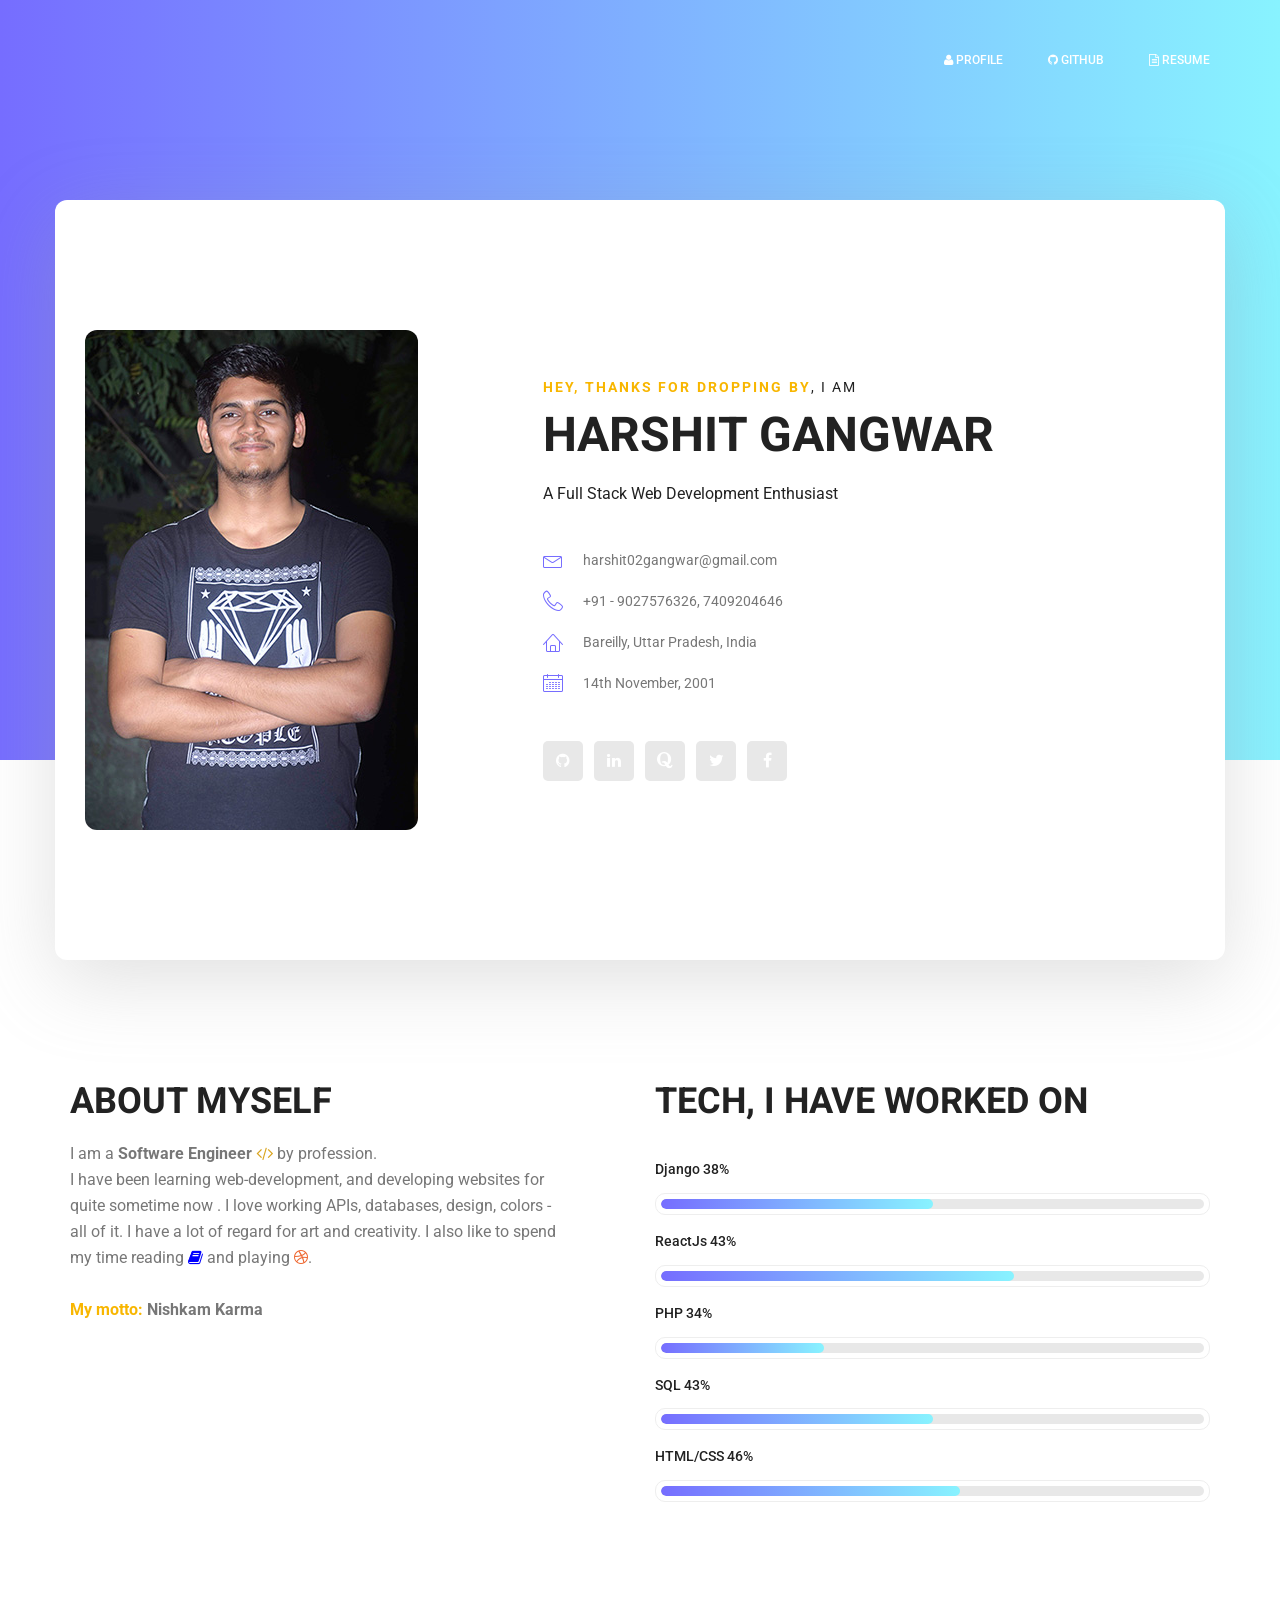
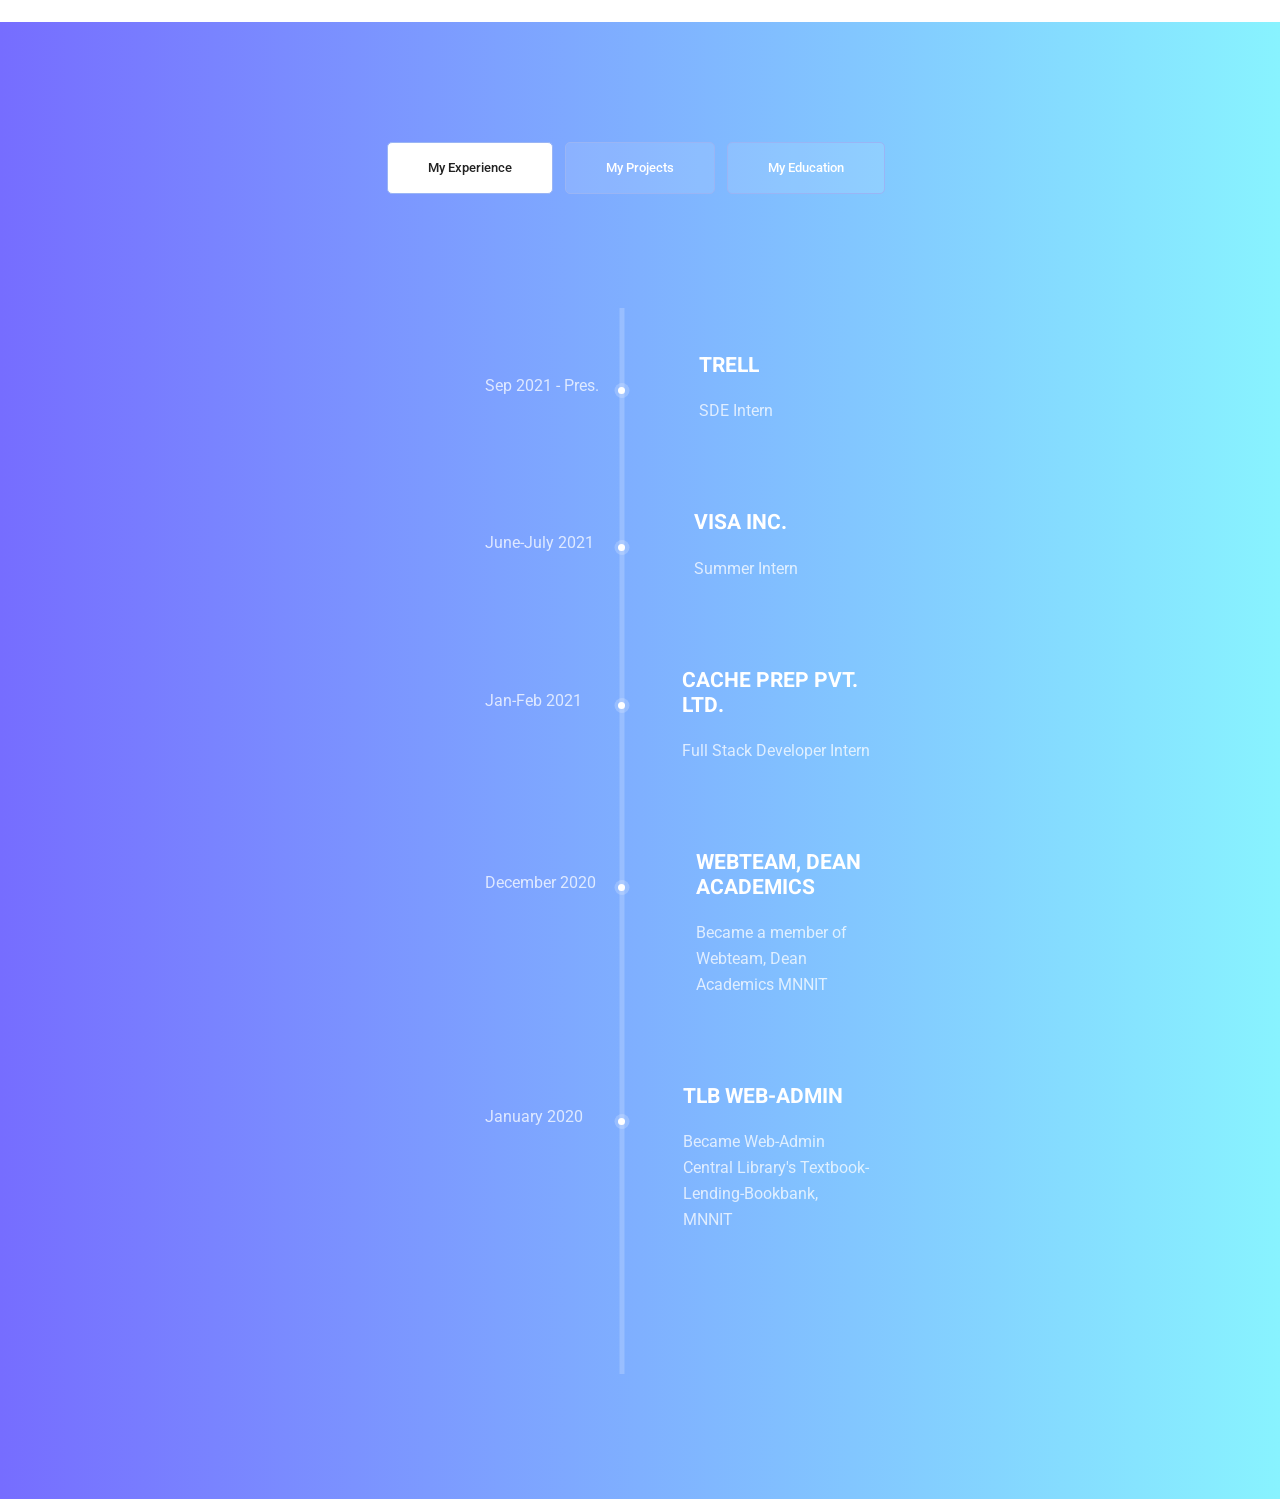
==== commit 0054b8e3: "update profile" ====
--- a/index.html
+++ b/index.html
@@ -40,17 +40,29 @@
 					<!-- Collect the nav links, forms, and other content for toggling -->
 					<div class="collapse navbar-collapse offset" id="navbarSupportedContent">
 						<ul class="nav navbar-nav menu_nav ml-auto">
-							<li class="nav-item active"><a class="nav-link" href="index.html">Profile</a>
-							</li>
-							<li class="nav-item"><a class="nav-link"
+							<li class="nav-item active">
+								<a class="nav-link" 
+									href="index.html">
+										<i class="fa fa-user" aria-hidden="true"></i>
+										Profile
+								</a>
+							</li>
+							<li class="nav-item">
+								<a class="nav-link"
 									href="https://github.com/harshjoeyit"
-									target="new">Github</a></li>
-							<!--<li class="nav-item"><a class="nav-link" href="#">Services</a></li> -->
-							<li class="nav-item"><a class="nav-link"
-									href="https://www.linkedin.com/in/harshjoeyit/detail/overlay-view/urn:li:fsd_profileTreasuryMedia:(ACoAACwtEfUBrBFAXvbAZ_uh2c2g8HN7oHy52QI,1593972117500)/"
-									target="new">Resume</a></li>
-							<!-- <li class="nav-item"><a class="nav-link" href="#" target="new">Contact</a>
-							</li> -->
+									target="new">
+										<i class="fa fa-github" aria-hidden="true"></i>
+										Github
+								</a>
+							</li>
+							<li class="nav-item">
+								<a class="nav-link"
+									href="https://drive.google.com/file/d/1UxcX54UOBrC6qc0jpxvvydTd2nOMu2GD/view?usp=sharing"
+									target="new">
+										<i class="fa fa-file-text-o" aria-hidden="true"></i>
+										Resume
+								</a>
+							</li>
 						</ul>
 					</div>
 				</div>
@@ -70,34 +82,35 @@
 						</div>
 						<div class="media-body">
 							<div class="personal_text">
-								<h6><b>"Hello World"</b>, i am</h6>
+								<h6><b>Hey, Thanks for dropping by</b>, i am</h6>
 								<h3>Harshit Gangwar</h3 
 									<p>
-										Full Stack Web Development enthusiast
+										A Full Stack Web Development Enthusiast
 									</p>
 								<ul class="list basic_info">
 									<li><a style="font-size: 14px;" href="#"><i
-												class="lnr lnr-calendar-full"></i> 14th
-											November, 2001</a></li>
+										class="lnr lnr-envelope"></i>
+									harshit02gangwar@gmail.com</a></li>
 									<li><a style="font-size: 14px;" href="#"><i
 												class="lnr lnr-phone-handset"></i>+91 -
 											9027576326, 7409204646</a></li>
 									<li><a style="font-size: 14px;" href="#"><i
-												class="lnr lnr-envelope"></i>
-											harshit02gangwar@gmail.com</a></li>
+												class="lnr lnr-home"></i>Bareilly, Uttar Pradesh, India </a></li>
 									<li><a style="font-size: 14px;" href="#"><i
-												class="lnr lnr-home"></i>Gandhipuram,
-											Hanuman Mandir, Bareilly </a></li>
+										class="lnr lnr-calendar-full"></i> 14th
+									November, 2001</a></li>
 								</ul>
 								<ul class="list personal_social">
+									<li><a href="https://www.github.com/harshjoeyit/"
+										target="new"><i class="fa fa-github"></i></a></li>
+									<li><a href="https://www.linkedin.com/in/harshjoeyit/"
+										target="new"><i class="fa fa-linkedin"></i></a></li>
+									<li><a href="https://www.quora.com/profile/Harshit-Gangwar-18"
+											target="new"><i class="fa fa-quora"></i></a></li>
+									<li><a href="https://twitter.com/harshjoeyit" target="new"><i
+											class="fa fa-twitter"></i></a></li>
 									<li><a href="https://www.facebook.com/harshjoeyit" target="new"><i
 												class="fa fa-facebook"></i></a></li>
-									<li><a href="https://twitter.com/harshjoeyit" target="new"><i
-												class="fa fa-twitter"></i></a></li>
-									<li><a href="https://www.linkedin.com/in/harshjoeyit/"
-											target="new"><i class="fa fa-linkedin"></i></a></li>
-									<li><a href="https://www.quora.com/profile/Harshit-Gangwar-18"
-											target="new"><i class="fa fa-quora"></i></a></li>
 								</ul>
 							</div>
 						</div>
@@ -115,11 +128,22 @@
 				<div class="col-lg-6">
 					<div class="welcome_text">
 						<h4>About Myself</h4>
-						<p>Detail-oriented, responsible and
-							persevered. I have a knack for
-							problem-solving, building and
-							experimenting.<br><b>My motto: </b> Nishkam Karma
-						<div class="row">
+						<p> I am a 
+							<span style="font-weight: 700;">
+								Software Engineer
+								<i style="color: goldenrod" class="fa fa-code" aria-hidden="true"></i>
+							</span> 
+							by profession. <br>
+							I have been learning web-development, and developing websites for quite sometime now . I love working APIs, databases, design, colors - all of it.
+							I have a lot of regard for art and creativity.
+							I also like to spend my time
+							reading <i style="color: blue;" class="fa fa-book" aria-hidden="true"></i> and 
+							playing <i style="color: #ee6730;" class="fa fa-dribbble" aria-hidden="true"></i>. 
+							
+							<br><br><b>My motto: </b> <span style="font-weight:700"> Nishkam Karma</span>
+						</p>
+						
+						<!-- <div class="row">
 							<div class="col-md-4">
 								<div class="wel_item">
 									<i class="lnr lnr-chart-bars"></i>
@@ -147,44 +171,60 @@
 									<p><a href="https://leetcode.com/harshjoeyit/">Leetcode&nbsp;<i style="font-size: 14px;" class="fa fa-external-link"></i></a></p>
 								</div>
 							</div>
-						</div>
+						</div> -->
 					</div>
 				</div>
 				<div class="col-lg-6">
+					<div class="welcome_text">
+						<h4>Tech, I have worked on</h4>
+					</div>
 					<div class="tools_expert">
 						<div class="skill_main">
+							<!-- <div class="skill_item">
+								<h4>C++ <span class="counter">60</span>%</h4>
+								<div class="progress_br">
+									<div class="progress">
+										<div class="progress-bar" role="progressbar"
+											aria-valuenow="60" aria-valuemin="0"
+											aria-valuemax="100"></div>
+									</div>
+								</div>
+							</div> -->
+							<!-- <div class="skill_item">
+								<h4>JavaScript <span class="counter">60</span>%</h4>
+								<div class="progress_br">
+									<div class="progress">
+										<div class="progress-bar" role="progressbar"
+											aria-valuenow="60" aria-valuemin="0"
+											aria-valuemax="100"></div>
+									</div>
+								</div>
+							</div> -->
+
 							<div class="skill_item">
-								<h4>C++ <span class="counter">60</span>%</h4>
-								<div class="progress_br">
-									<div class="progress">
-										<div class="progress-bar" role="progressbar"
-											aria-valuenow="60" aria-valuemin="0"
-											aria-valuemax="100"></div>
-									</div>
-								</div>
-							</div>
+								<h4>Django <span class="counter">45</span>%</h4>
+								<div class="progress_br">
+									<div class="progress">
+										<div class="progress-bar" role="progressbar"
+											aria-valuenow="50" aria-valuemin="0"
+											aria-valuemax="100"></div>
+									</div>
+								</div>
+							</div>
+
 							<div class="skill_item">
-								<h4>JavaScript <span class="counter">60</span>%</h4>
-								<div class="progress_br">
-									<div class="progress">
-										<div class="progress-bar" role="progressbar"
-											aria-valuenow="60" aria-valuemin="0"
-											aria-valuemax="100"></div>
-									</div>
-								</div>
-							</div>
+								<h4>ReactJs <span class="counter">50</span>%</h4>
+								<div class="progress_br">
+									<div class="progress">
+										<div class="progress-bar" role="progressbar"
+											aria-valuenow="65" aria-valuemin="0"
+											aria-valuemax="100"></div>
+									</div>
+								</div>
+							</div>
+							
 							<div class="skill_item">
-								<h4>Django <span class="counter">50</span>%</h4>
-								<div class="progress_br">
-									<div class="progress">
-										<div class="progress-bar" role="progressbar"
-											aria-valuenow="50" aria-valuemin="0"
-											aria-valuemax="100"></div>
-									</div>
-								</div>
-							</div>
-							<div class="skill_item">
-								<h4>PHP <span class="counter">30</span>%</h4>
+								<h4>PHP <span class="counter">40</span>%</h4>
 								<div class="progress_br">
 									<div class="progress">
 										<div class="progress-bar" role="progressbar"
@@ -193,7 +233,7 @@
 									</div>
 								</div>
 							</div>
-							<div class="skill_item">
+							<!-- <div class="skill_item">
 								<h4>Java <span class="counter">30</span>%</h4>
 								<div class="progress_br">
 									<div class="progress">
@@ -202,8 +242,8 @@
 											aria-valuemax="100"></div>
 									</div>
 								</div>
-							</div>
-							<div class="skill_item">
+							</div> -->
+							<!-- <div class="skill_item">
 								<h4>NodeJs <span class="counter">25</span>%</h4>
 								<div class="progress_br">
 									<div class="progress">
@@ -212,7 +252,7 @@
 											aria-valuemax="100"></div>
 									</div>
 								</div>
-							</div>
+							</div> -->
 							<div class="skill_item">
 								<h4>SQL <span class="counter">50</span>%</h4>
 								<div class="progress_br">
@@ -223,16 +263,7 @@
 									</div>
 								</div>
 							</div>
-							<div class="skill_item">
-								<h4>ReactJs <span class="counter">65</span>%</h4>
-								<div class="progress_br">
-									<div class="progress">
-										<div class="progress-bar" role="progressbar"
-											aria-valuenow="65" aria-valuemin="0"
-											aria-valuemax="100"></div>
-									</div>
-								</div>
-							</div>
+							
 							<div class="skill_item">
 								<h4>HTML/CSS <span class="counter">55</span>%</h4>
 								<div class="progress_br">
@@ -258,7 +289,11 @@
 				<ul class="nav nav-tabs" id="myTab" role="tablist">
 					<li class="nav-item">
 						<a class="nav-link active" id="home-tab" data-toggle="tab" href="#home" role="tab"
-							aria-controls="home" aria-selected="true">My Experiences</a>
+							aria-controls="home" aria-selected="true">My Experience</a>
+					</li>
+					<li class="nav-item">
+						<a class="nav-link" id="projects-tab" data-toggle="tab" href="#projects" role="tab"
+							aria-controls="projects" aria-selected="false">My Projects</a>
 					</li>
 					<li class="nav-item">
 						<a class="nav-link" id="profile-tab" data-toggle="tab" href="#profile" role="tab"
@@ -269,34 +304,63 @@
 					<div class="tab-pane fade show active" id="home" role="tabpanel"
 						aria-labelledby="home-tab">
 						<ul class="list">
-							<li>
-								<span></span>
-								<div class="media">
-									<div class="d-flex">
-										<p style="margin-left:90px">August 2018</p>
-									</div>
-									<div class="media-body">
-										<h4>Webster, Avishkar</h4>
-										<p>Got <b style="color:white">II position among First years</b>. Built <b style="color:white">Anadaman and Nicobar Tourism
-												Website </b><br />A complete travel guide</p>
-									</div>
-								</div>
-							</li>
-							<br>
-							<li>
-								<span></span>
-								<div class="media">
-									<div class="d-flex">
-										<p style="margin-left:10px">August-September 2019</p>
-									</div>
-									<div class="media-body">
-										<h4>Webster, Avishkar</h4>
-										<p>Built <b style="color:white">EpendiShare</b> <br />A
-											bill-splitting platform </p>
-									</div>
-								</div>
-							</li>
-							<br>
+
+							<li>
+								<span></span>
+								<div class="media">
+									<div class="d-flex">
+										<p style="margin-left:75px">Sep 2021 - Pres.</p>
+									</div>
+									<div class="media-body">
+										<h4>Trell</h4>
+										<p>SDE Intern</p>
+									</div>
+								</div>
+							</li>
+							<br>
+
+							<li>
+								<span></span>
+								<div class="media">
+									<div class="d-flex">
+										<p style="margin-left:75px">June-July 2021</p>
+									</div>
+									<div class="media-body">
+										<h4>Visa Inc.</h4>
+										<p>Summer Intern</p>
+									</div>
+								</div>
+							</li>
+							<br>
+
+							<li>
+								<span></span>
+								<div class="media">
+									<div class="d-flex">
+										<p style="margin-left:75px">Jan-Feb 2021</p>
+									</div>
+									<div class="media-body">
+										<h4>Cache Prep Pvt. Ltd.</h4>
+										<p>Full Stack Developer Intern</p>
+									</div>
+								</div>
+							</li>
+							<br>
+							
+							<li>
+								<span></span>
+								<div class="media">
+									<div class="d-flex">
+										<p style="margin-left:75px">December 2020</p>
+									</div>
+									<div class="media-body">
+										<h4>Webteam, Dean academics</h4>
+										<p>Became a member of Webteam, Dean Academics MNNIT</p>
+									</div>
+								</div>
+							</li>
+							<br>
+
 							<li>
 								<span></span>
 								<div class="media">
@@ -305,102 +369,47 @@
 									</div>
 									<div class="media-body">
 										<h4>TLB Web-Admin</h4>
-										<p>Became <b style="color:white"><br>Web-Admin</b>
-											<br />Central Library Textbook-Lending-Bookbank</p>
-									</div>
-								</div>
-							</li>
-							<br>
-							<li>
-								<span></span>
-								<div class="media">
-									<div class="d-flex">
-										<p style="margin-left:75px">February 2020</p>
-									</div>
-									<div class="media-body">
-										<h4>Hack36</h4>
-										<p>Built <b style="color:white">ShareGyan</b> <br />A
-											college-platform for skill development </p>
-									</div>
-								</div>
-							</li>
-							<br>
-							<li>
-								<span></span>
-								<div class="media">
-									<div class="d-flex">
-										<p style="margin-left:75px">June-July 2020</p>
-									</div>
-									<div class="media-body">
-										<h4>Concise</h4>
-										<p>Built <b style="color:white">Concise - The Moviepedia</b>
-											<br />
-											Explore the cinematic world </p>
-									</div>
-								</div>
-							</li>
-							<li>
-								<span></span>
-								<div class="media">
-									<div class="d-flex">
-										<p style="margin-left:75px">Oct-Nov 2020</p>
-									</div>
-									<div class="media-body">
-										<h4>Vita</h4>
-										<p>Built <b style="color:white">Vita - Entertainment without limits</b>
-											<br />
-											More than a video streaming platform </p>
-									</div>
-								</div>
-							</li>
-							<br>
-							<li>
-								<span></span>
-								<div class="media">
-									<div class="d-flex">
-										<p style="margin-left:75px">December 2020</p>
-									</div>
-									<div class="media-body">
-										<h4>Webteam, Dean academics</h4>
-										<p>Became <b style="color:white">a member of Webteam</b>, Dean Academics</p>
-									</div>
-								</div>
-							</li>
-							<br>
-							<li>
-								<span></span>
-								<div class="media">
-									<div class="d-flex">
-										<p style="margin-left:75px">Jan-Feb 2021</p>
-									</div>
-									<div class="media-body">
-										<h4>Internship</h4>
-										<p>Joined <b style="color:white"> Cache Prep Pvt. Ltd.</b>, as a 
-											<b style="color:white">Full Stack Developer</b>
+										<p>Became Web-Admin Central Library's Textbook-Lending-Bookbank, MNNIT
 										</p>
 									</div>
 								</div>
 							</li>
 							<br>
-							<!-- <li>
-								<span></span>
-								<div class="media">
-									<div class="d-flex">
-										<p style="margin-left:75px">June-July 2021</p>
-									</div>
-									<div class="media-body">
-										<h4>Internship</h4>
-										<p> 
-											Incoming intern at <b style="color:white">VISA</b>
-										</p>
-									</div>
-								</div>
-							</li> -->
-							<br>
+
 						</ul>
 					</div>
 					<div class="tab-pane fade" id="profile" role="tabpanel" aria-labelledby="profile-tab">
 						<ul class="list">
+							<li>
+								<span></span>
+								<div class="media">
+									<div class="d-flex">
+										<p>2018 - present</p>
+									</div>
+									<div class="media-body" style="margin-left: 60px">
+										<h4>B. Tech.<h5 style="color:white">Computer
+												Science and Engineering</h5>
+										</h4>
+										<p>
+											Motilal Nehru National Institue Of Technology
+											Allahabad, Prayagraj
+										</p>
+									</div>
+								</div>
+							</li>
+							<li>
+								<span></span>
+								<div class="media">
+									<div class="d-flex">
+										<p>2018</p>
+									</div>
+									<div class="media-body" style="margin-left: 130px">
+										<h4>Class XII</h4>
+										<p><b style="color:white">93.4%</b> <br />S.R. International
+											School, Bareilly</p>
+									</div>
+								</div>
+							</li>
 							<li>
 								<span></span>
 								<div class="media">
@@ -414,36 +423,88 @@
 									</div>
 								</div>
 							</li>
-							<li>
-								<span></span>
-								<div class="media">
-									<div class="d-flex">
-										<p>2018</p>
-									</div>
-									<div class="media-body" style="margin-left: 130px">
-										<h4>Class XII</h4>
-										<p><b style="color:white">93.4%</b> <br />S.R. International
-											School, Bareilly</p>
-									</div>
-								</div>
-							</li>
-							<li>
-								<span></span>
-								<div class="media">
-									<div class="d-flex">
-										<p>2018 - present</p>
-									</div>
-									<div class="media-body" style="margin-left: 60px">
-										<h4>Bachelor of technology<h5 style="color:white">Computer
-												Science and Engineering</h5>
-										</h4>
-										<br>
-										<p><b style="color:white">9.21 CPI (till IV Semester)</b>
-											<br />Motilal Nehru National Institue Of Technology
-											Allahabad, Prayagraj</p>
-									</div>
-								</div>
-							</li>
+						</ul>
+					</div>
+					<div class="tab-pane fade" id="projects" role="tabpanel" aria-labelledby="projects-tab">
+						<ul class="list">
+							<li>
+								<span></span>
+								<div class="media">
+									<div class="d-flex">
+										<p style="margin-left:75px">Oct-Nov 2020</p>
+									</div>
+									<div class="media-body">
+										<h4>Vita</h4>
+										<p>Built <b style="color:white">Vita - Entertainment without limits</b>
+											<br />A video streaming platform 
+											<br /> Won <b style="color:white">III prize</b>
+										</p>
+									</div>
+								</div>
+							</li>
+							<br>
+
+							<li>
+								<span></span>
+								<div class="media">
+									<div class="d-flex">
+										<p style="margin-left:75px">June-July 2020</p>
+									</div>
+									<div class="media-body">
+										<h4>Concise</h4>
+										<p>Built <b style="color:white"> Concise - The Moviepedia</b> 
+											<br />
+											An online database of Movies, TV Shows and celebrities </p>
+									</div>
+								</div>
+							</li>
+
+							<li>
+								<span></span>
+								<div class="media">
+									<div class="d-flex">
+										<p style="margin-left:75px">February 2020</p>
+									</div>
+									<div class="media-body">
+										<h4>ShareGyan</h4>
+										<p>A college level platform for skill development  <br />
+											Built during <b style="color:white">Hack36</b> , a 36 hour long hackathon 
+										</p>
+									</div>
+								</div>
+							</li>
+							<br>
+
+							<li>
+								<span></span>
+								<div class="media">
+									<div class="d-flex">
+										<p style="margin-left:10px">August-September 2019</p>
+									</div>
+									<div class="media-body">
+										<h4>EpendiShare</h4>
+										<p>A bill-splitting platform Built during<b style="color:white"> Webster, Avishkar'19</b></p>
+									</div>
+								</div>
+							</li>
+							<br>
+
+							<li>
+								<span></span>
+								<div class="media">
+									<div class="d-flex">
+										<p style="margin-left:90px">August 2018</p>
+									</div>
+									<div class="media-body">
+										<h4>Anadaman and Nicobar Tourism Website</h4>
+										<p>	A complete tour guide <br /> 
+											Built during <b style="color:white"> Webster, Avishkar'18</b> <br />
+											Won <b style="color:white">II prize among Freshers</b>.
+										</p>
+									</div>
+								</div>
+							</li>
+							<br>
 						</ul>
 					</div>
 				</div>
